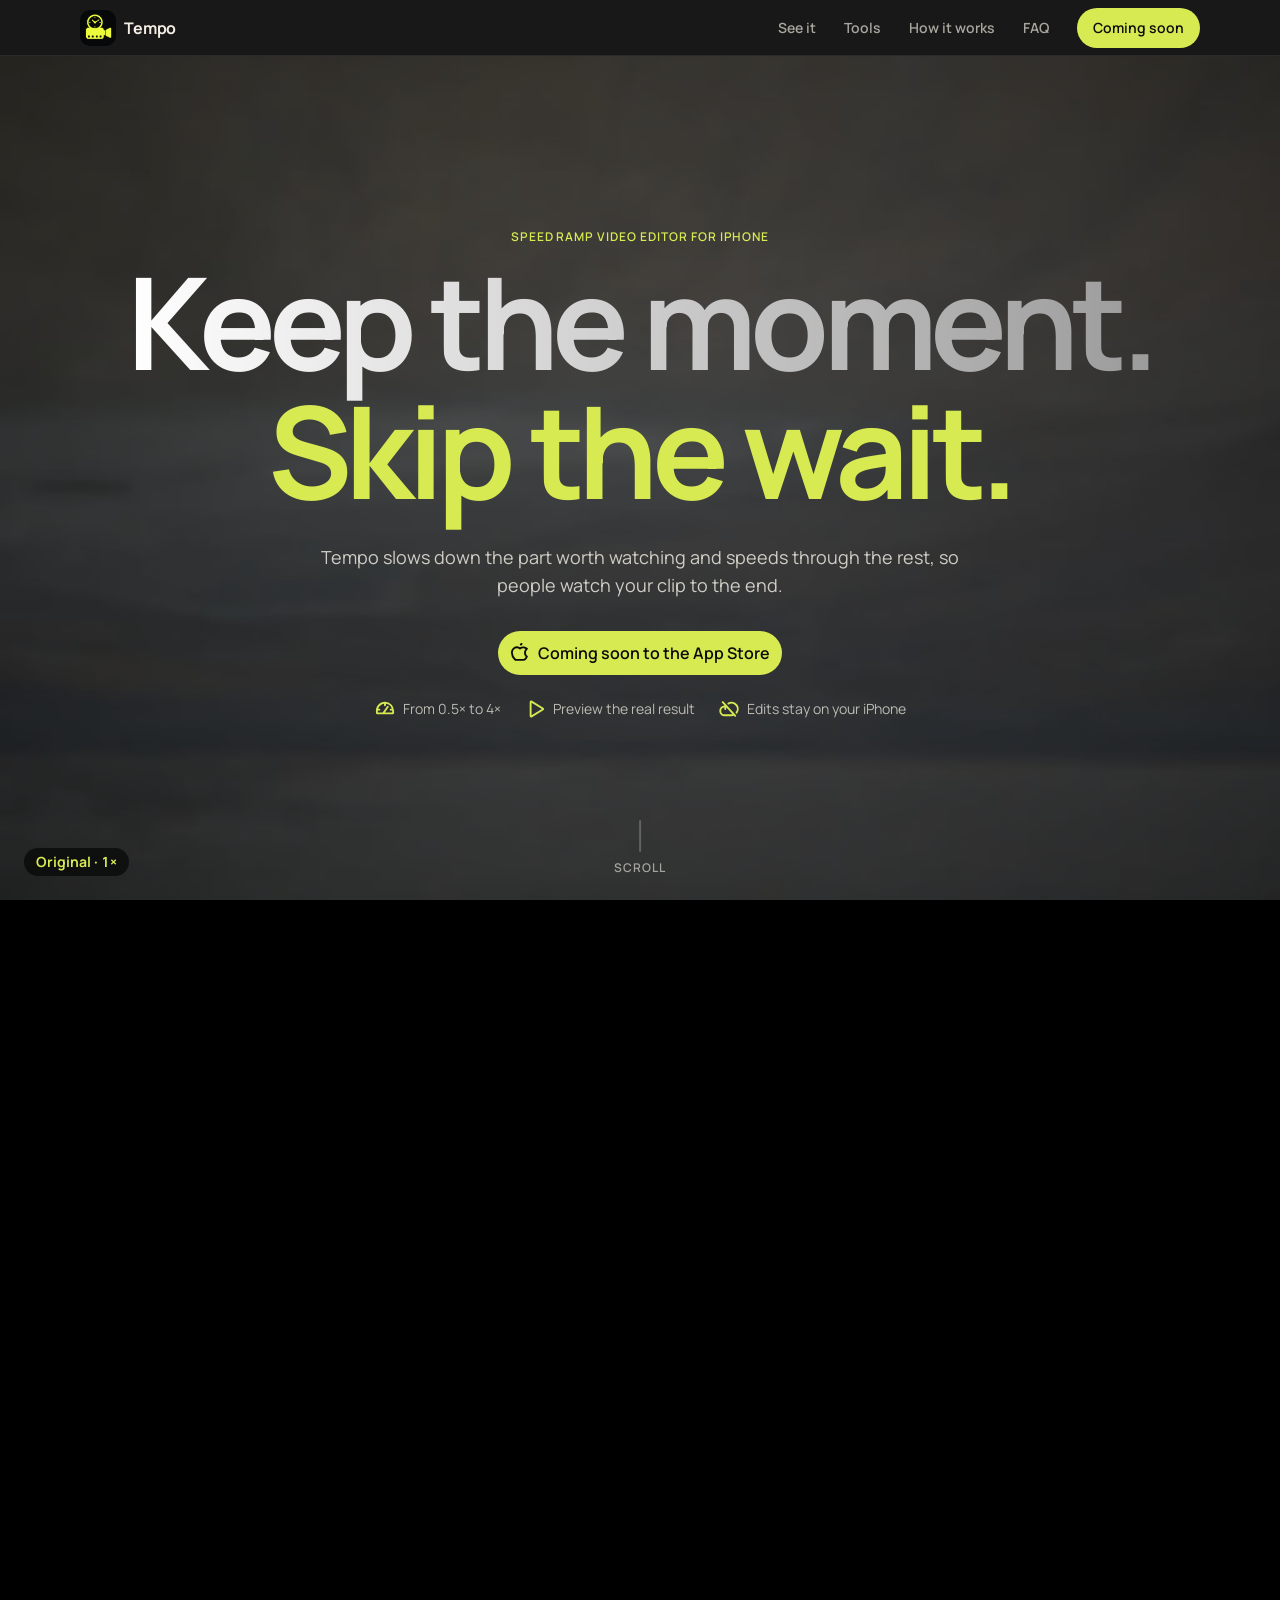
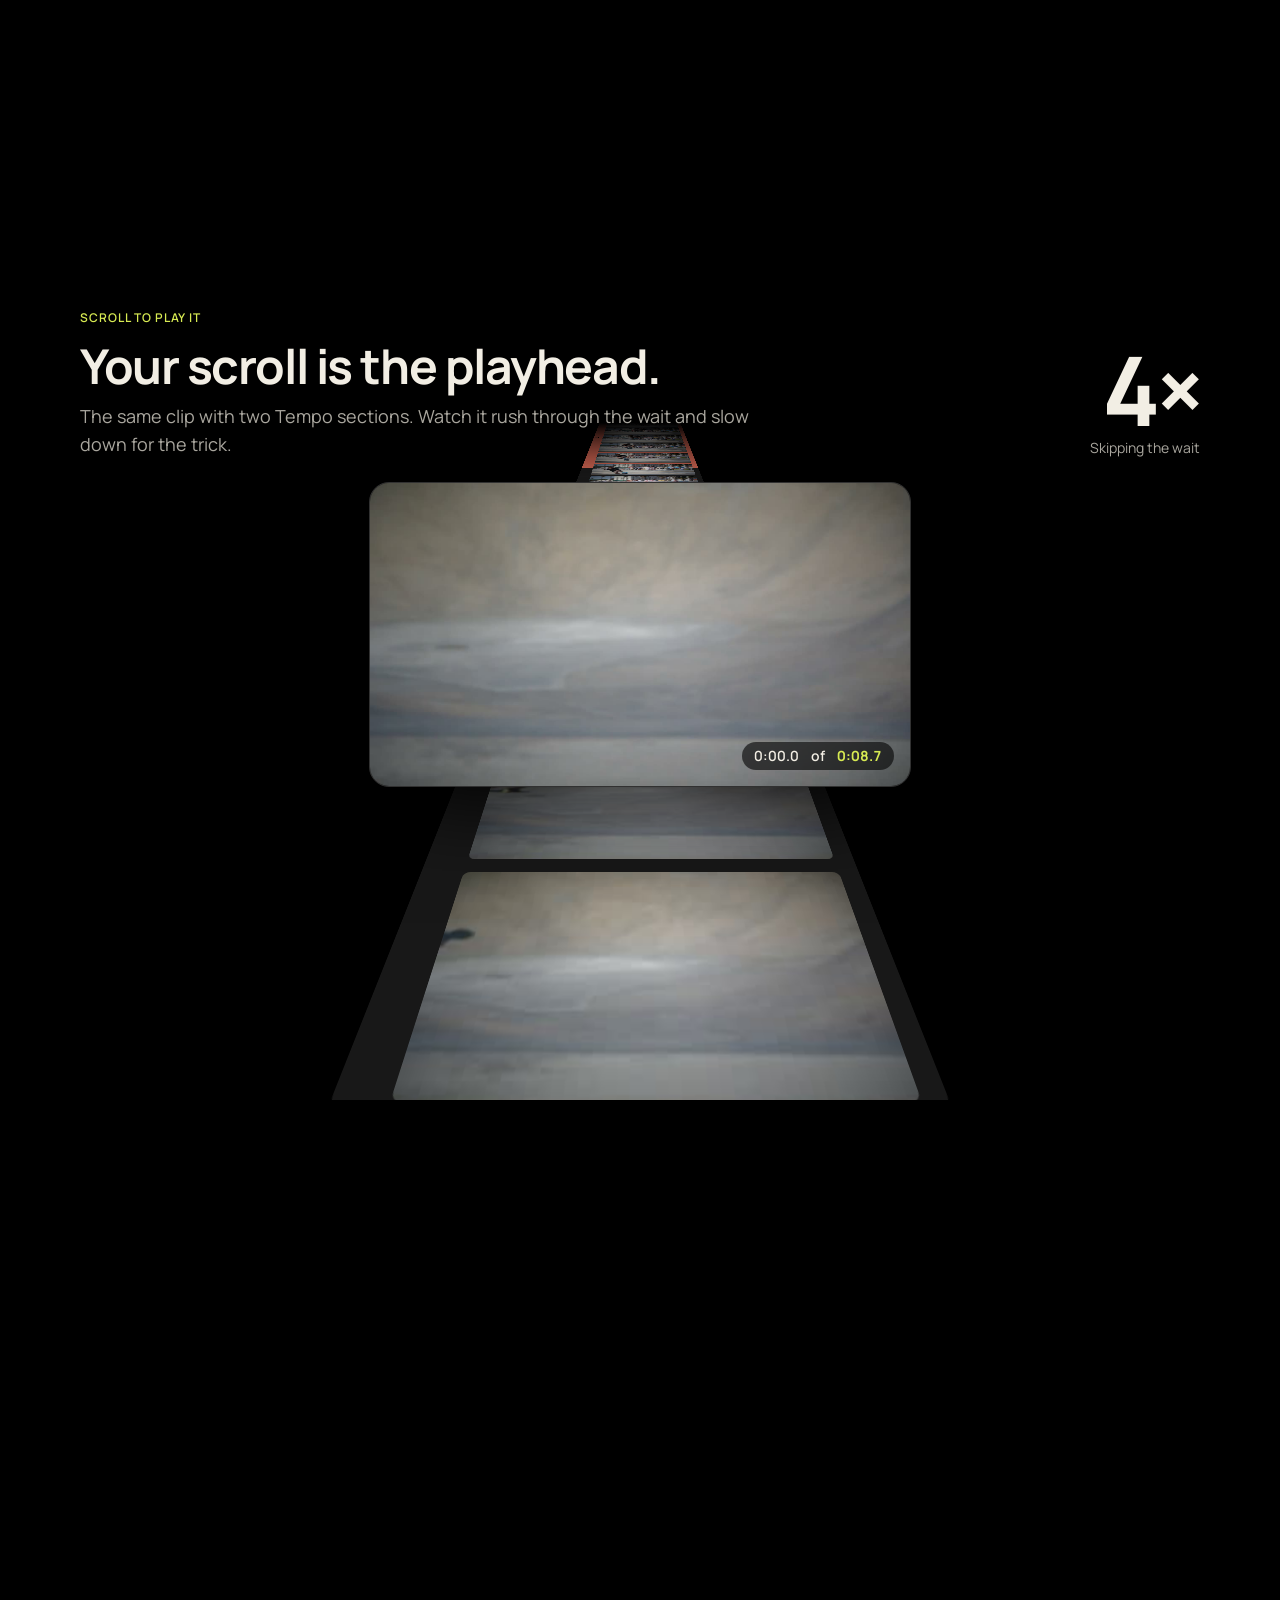
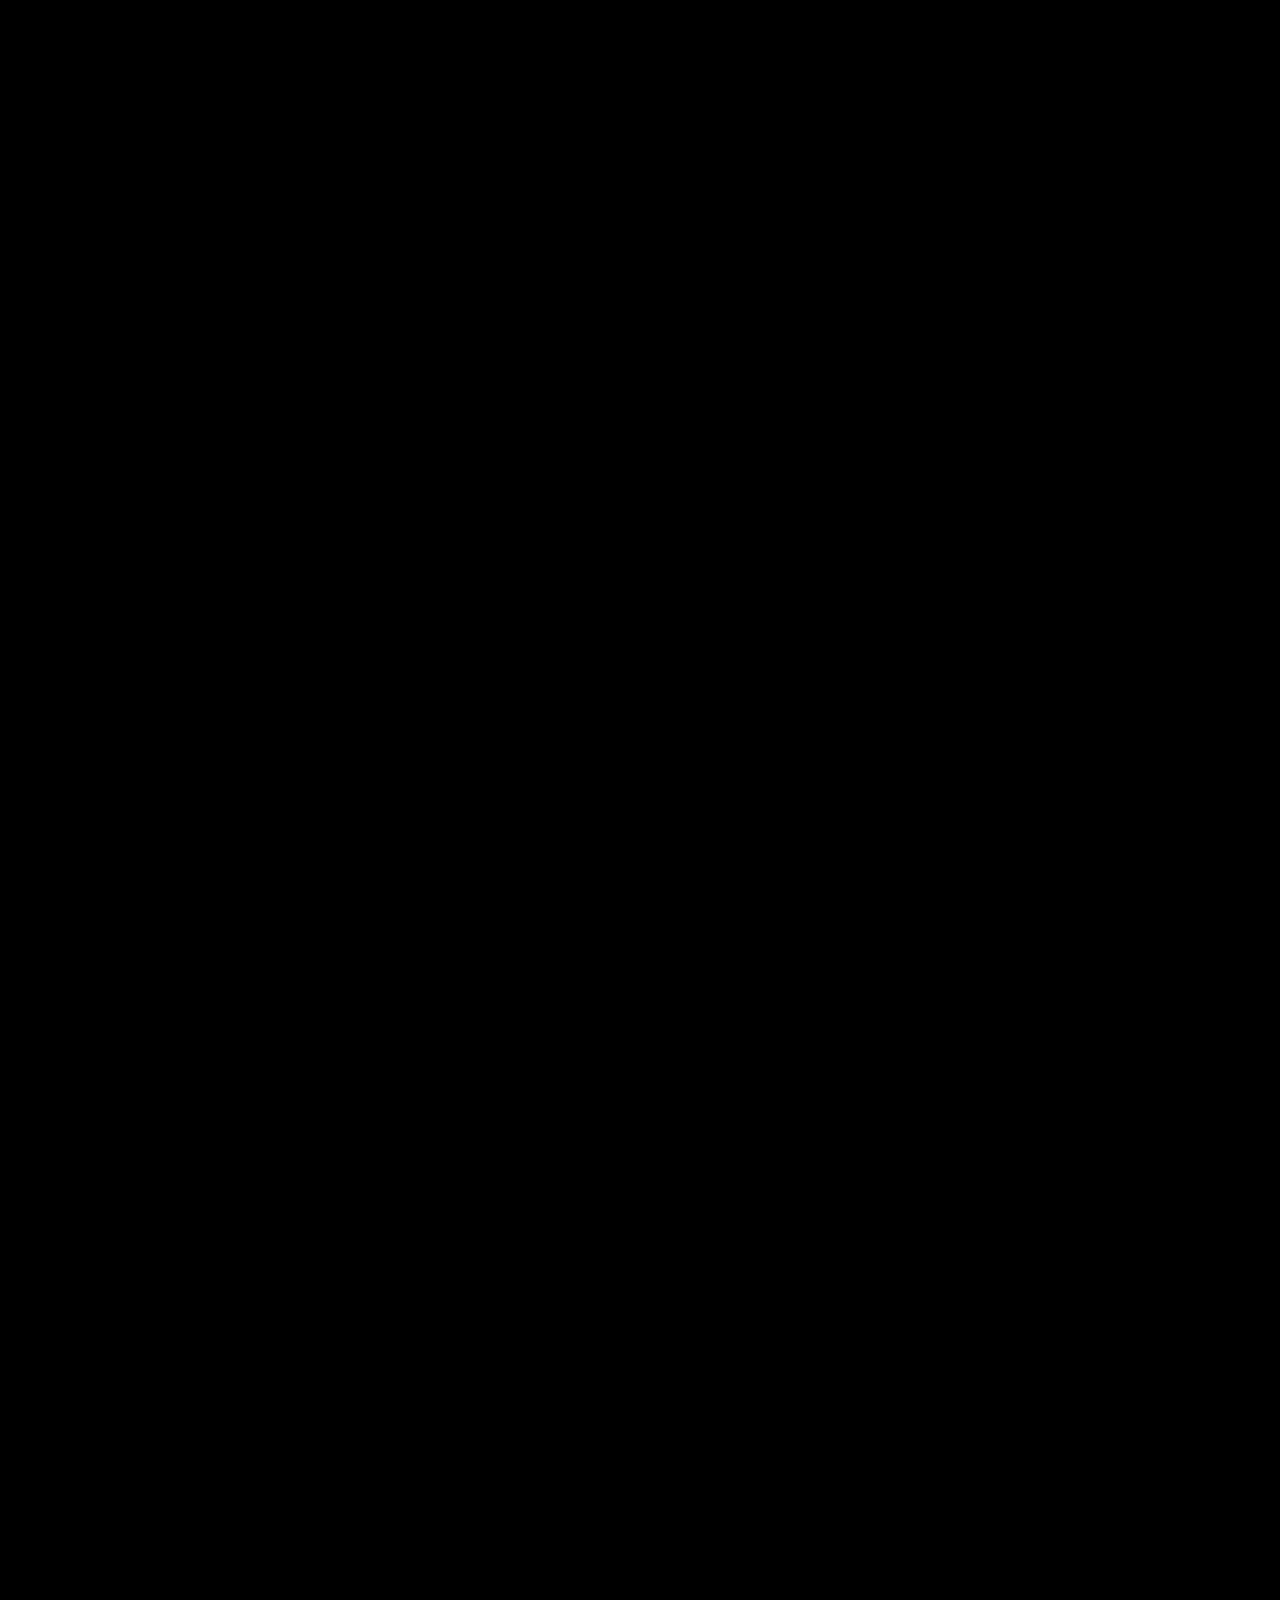
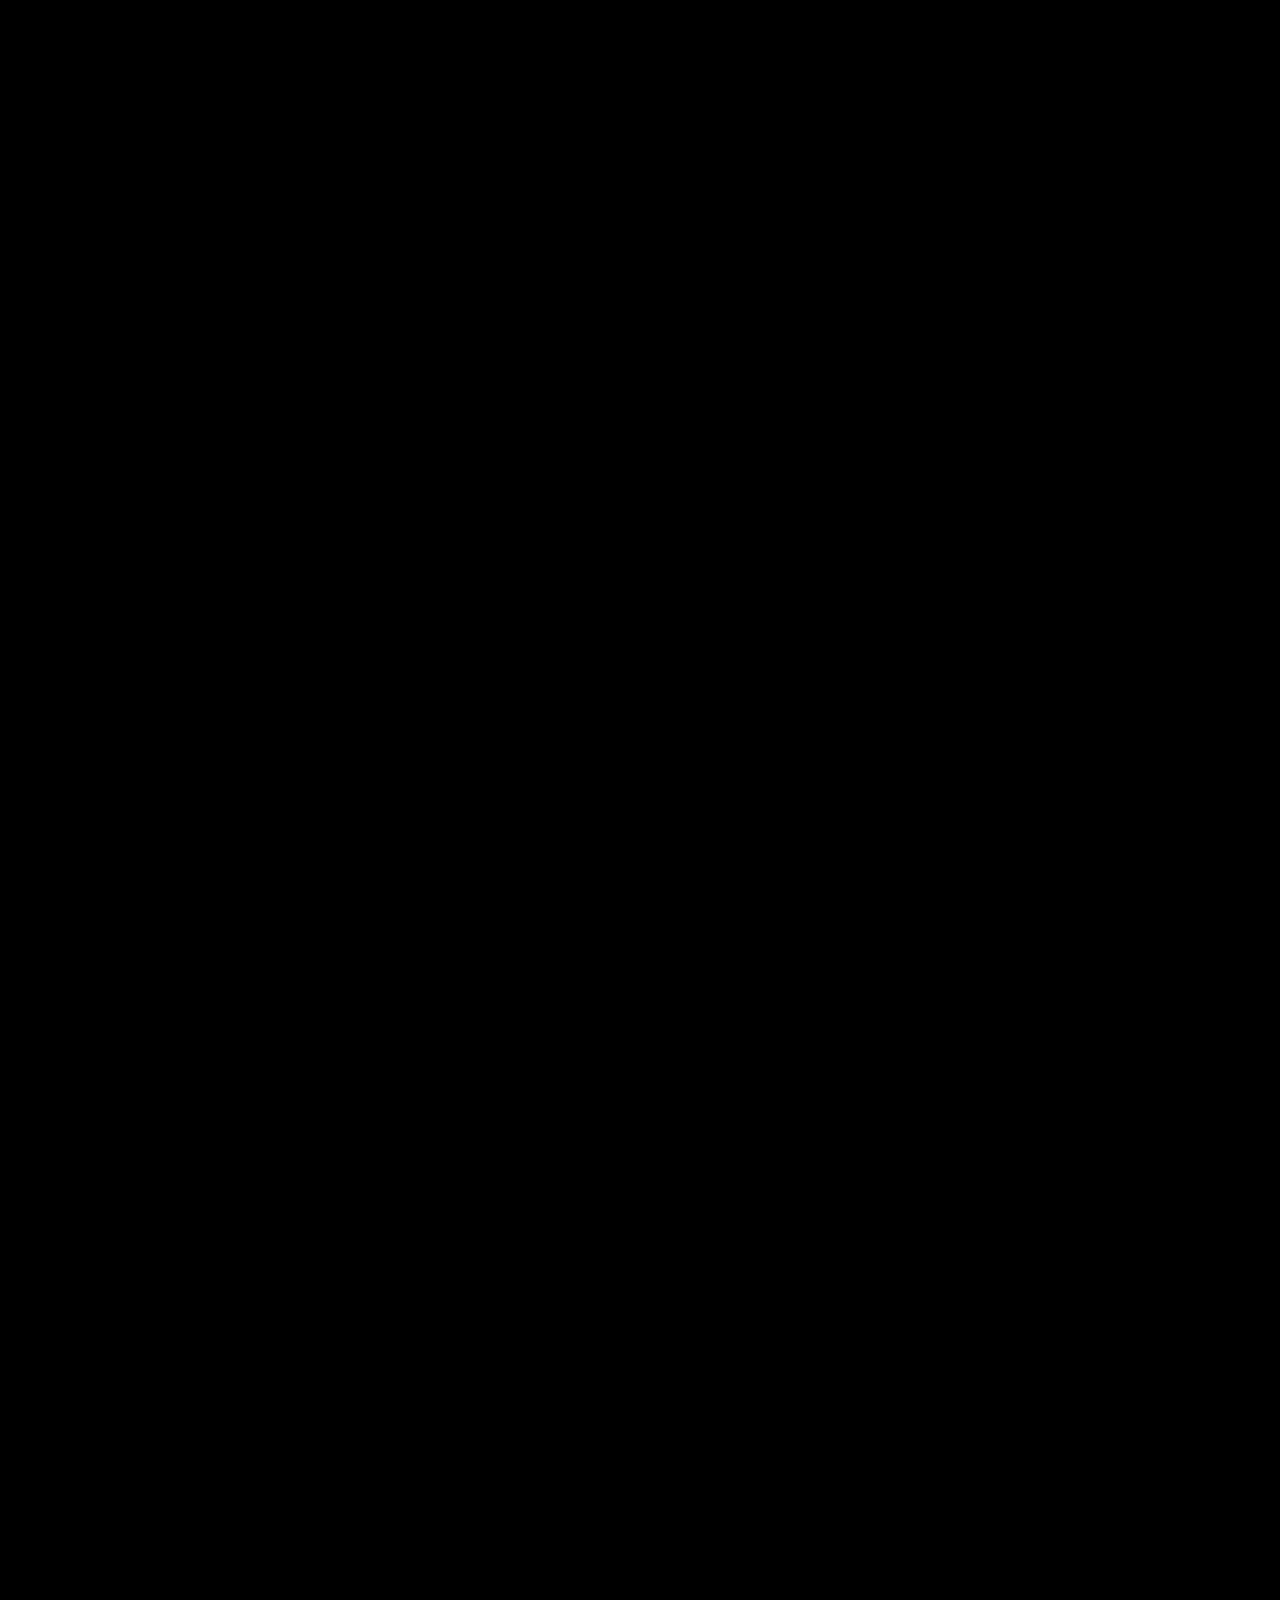
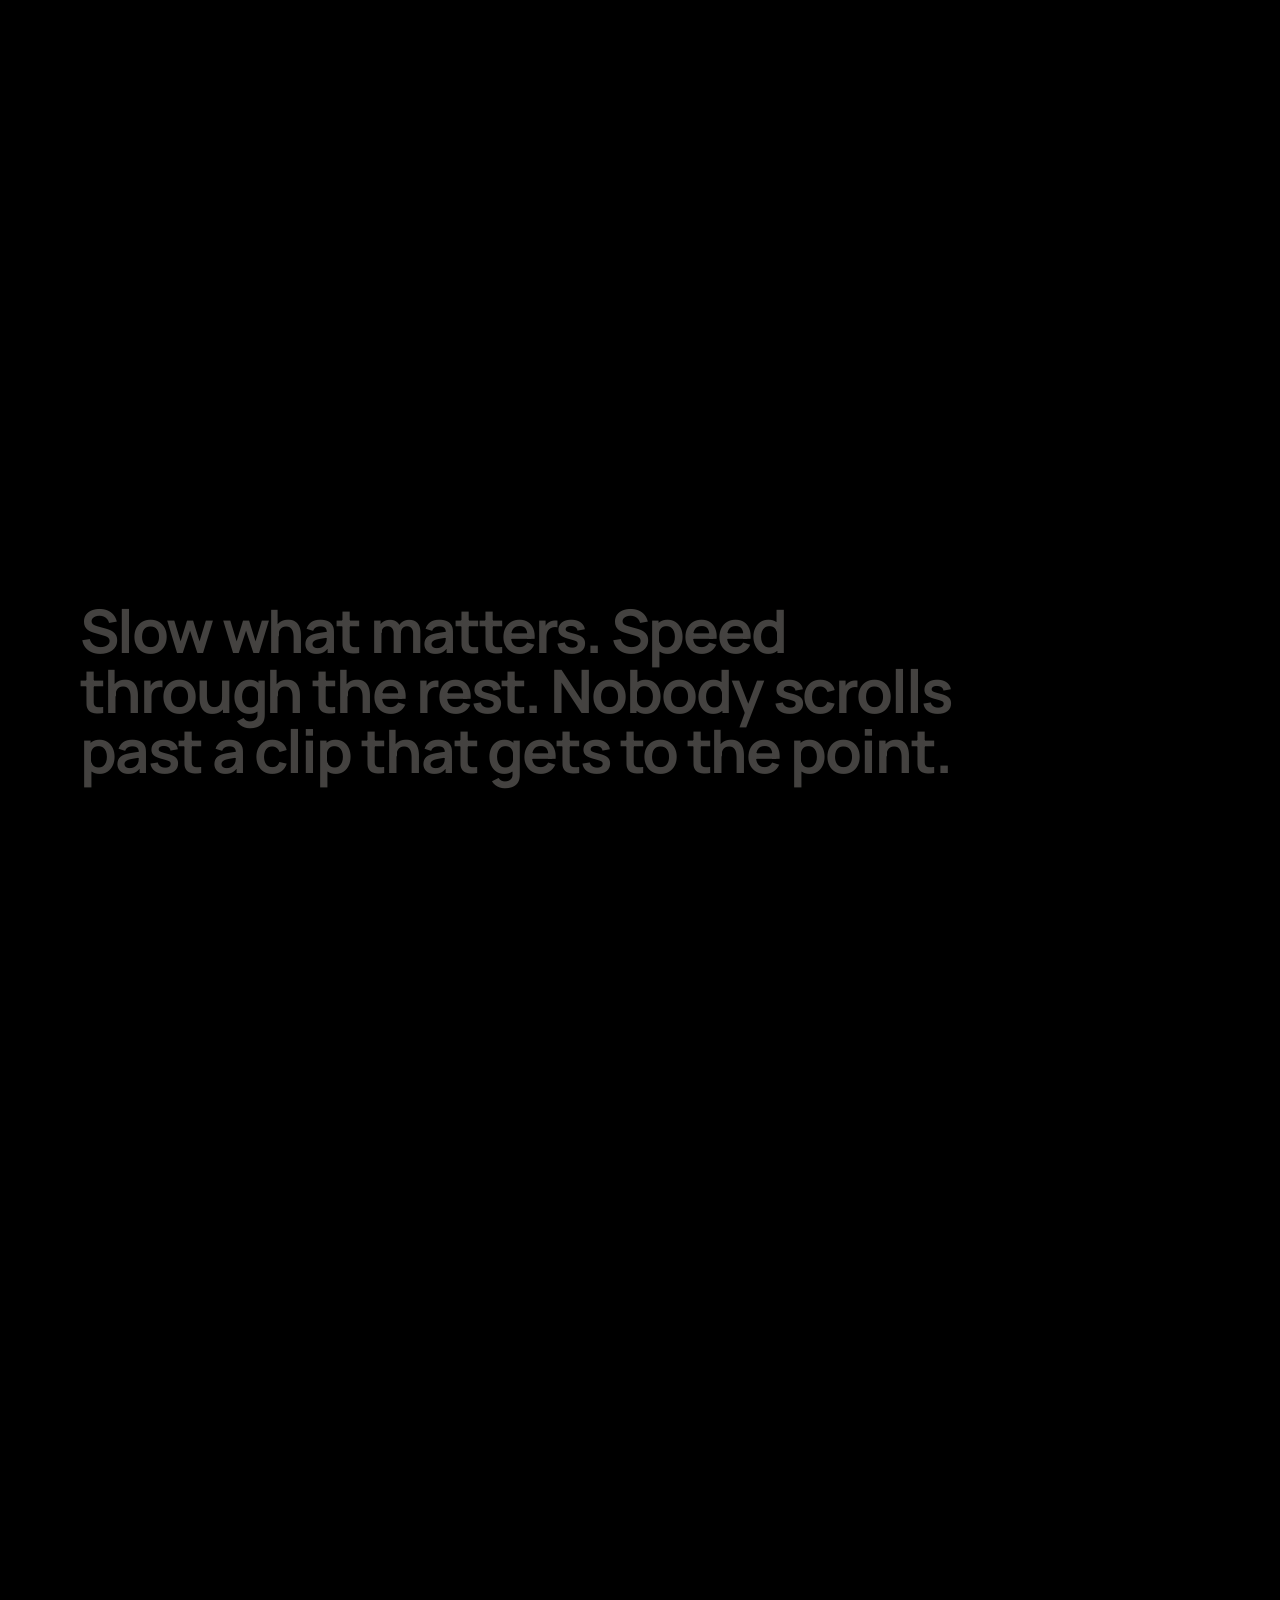
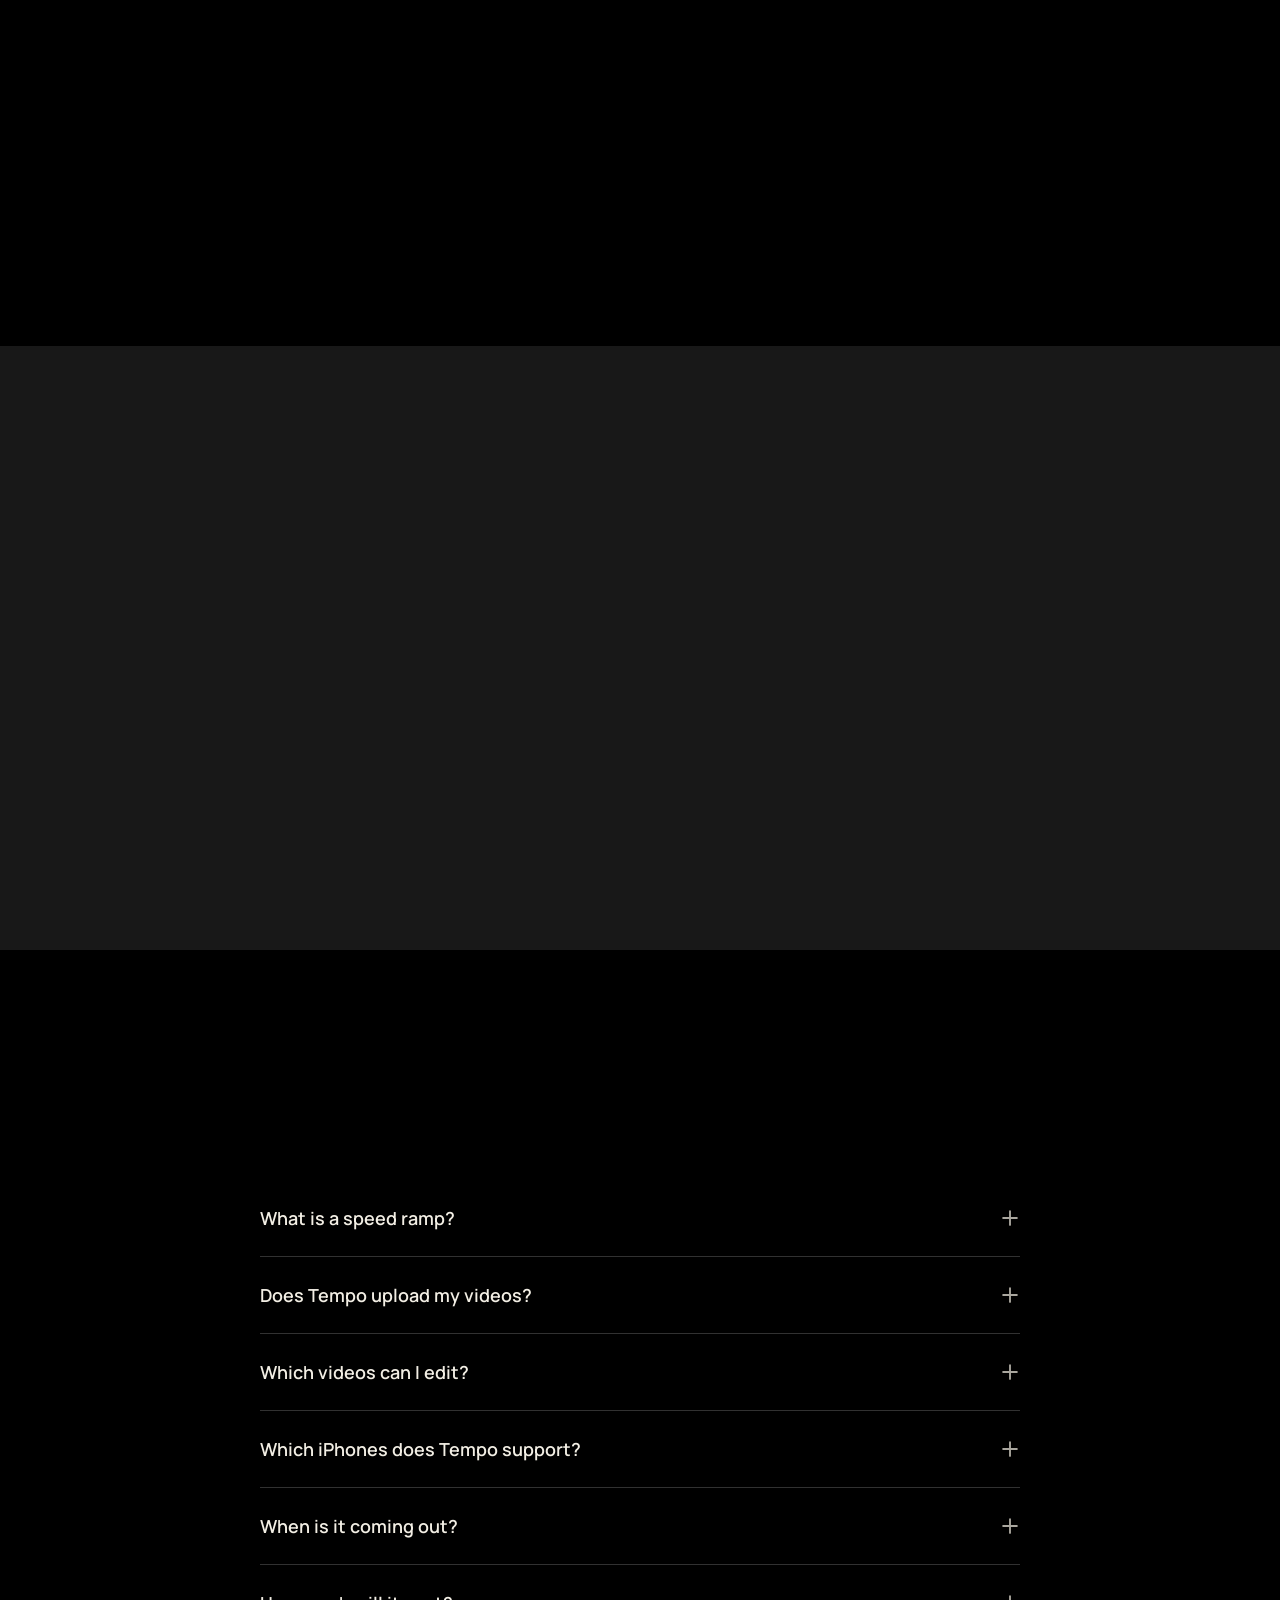
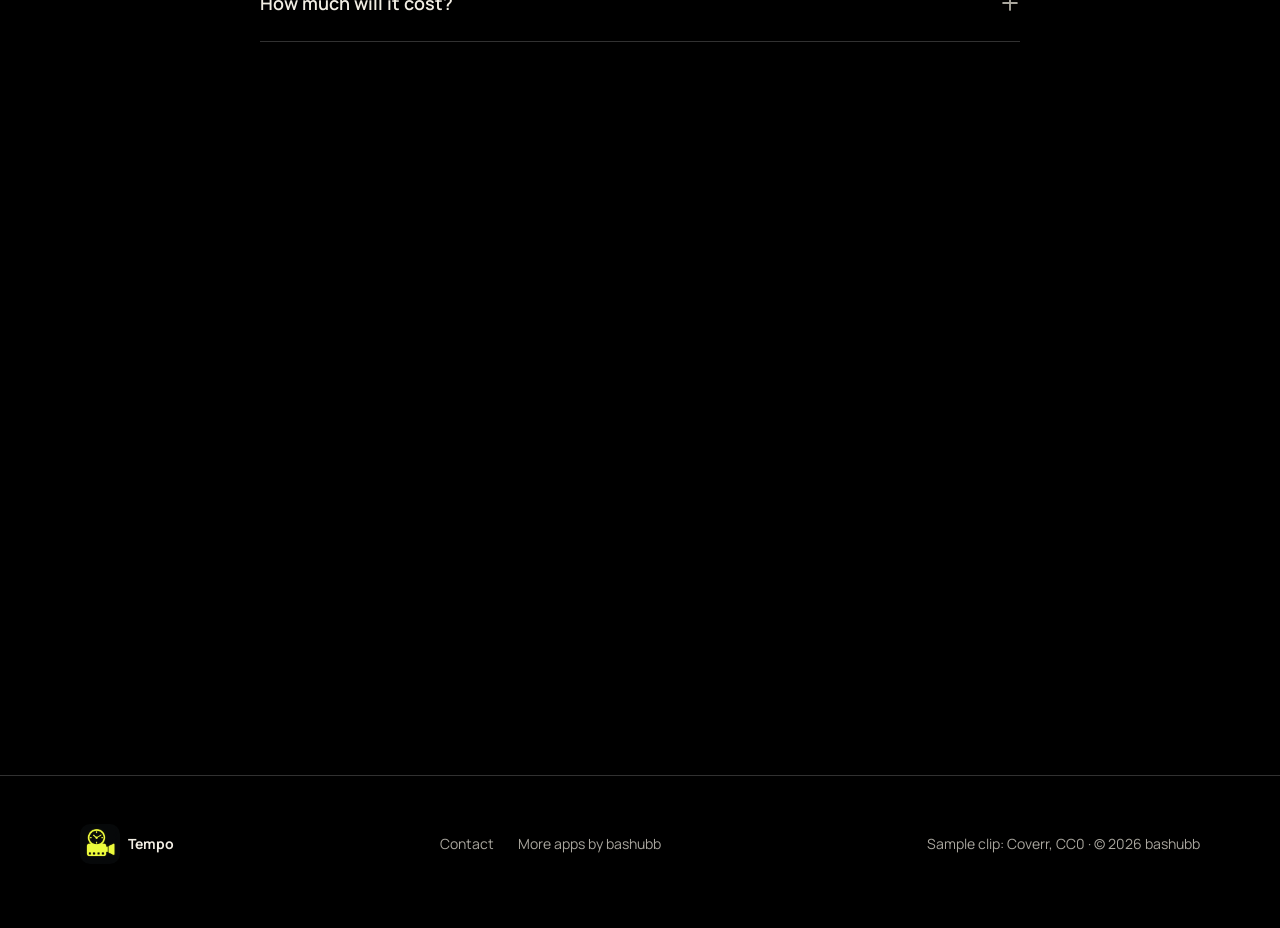
==== docs/index.html @ b41fcd2b "Carousels: touch events, the whole section answers to a swipe and the slides follow the finger Co-Au" ====
<!doctype html>
<html lang="en" class="no-js" data-store="soon">
<head>
<meta charset="utf-8">
<meta name="viewport" content="width=device-width, initial-scale=1, viewport-fit=cover">
<title>Tempo: Speed Ramp Video Editor for iPhone</title>
<meta name="description" content="Tempo slows down the moment worth watching and speeds through the rest. Trim a clip, shape its pace from 0.5× to 4× and preview the real result on your iPhone. Coming soon.">
<link rel="canonical" href="https://bashubb.com/tempo/">
<meta name="theme-color" content="#000000">
<meta name="color-scheme" content="dark">
<meta property="og:type" content="website">
<meta property="og:site_name" content="Tempo">
<meta property="og:title" content="Tempo: Keep the moment. Skip the wait.">
<meta property="og:description" content="Slow what matters, speed through the rest. A speed ramp video editor for iPhone, coming soon.">
<meta property="og:url" content="https://bashubb.com/tempo/">
<meta property="og:image" content="https://bashubb.com/tempo/assets/media/tempo-skate-poster.jpg">
<meta name="twitter:card" content="summary_large_image">
<link rel="icon" href="assets/fav/favicon-32.png" type="image/png" sizes="32x32">
<link rel="icon" href="assets/fav/favicon-48.png" type="image/png" sizes="48x48">
<link rel="icon" href="assets/fav/favicon-192.png" type="image/png" sizes="192x192">
<link rel="apple-touch-icon" href="assets/fav/apple-touch-icon.png">
<link rel="preload" href="assets/fonts/manrope-latin.woff2" as="font" type="font/woff2" crossorigin>
<link rel="stylesheet" href="assets/landing.css?v=48">
<link rel="stylesheet" href="assets/tempo.css?v=36">
<script type="application/ld+json">
{
  "@context": "https://schema.org",
  "@type": "SoftwareApplication",
  "name": "Tempo",
  "url": "https://bashubb.com/tempo/",
  "applicationCategory": "MultimediaApplication",
  "operatingSystem": "iOS 17 or later",
  "image": "https://bashubb.com/tempo/assets/app-icon-512.png",
  "description": "A speed ramp video editor for iPhone: trim a clip, slow down the moment that matters and speed through the rest.",
  "publisher": {"@type": "Organization", "name": "bashubb", "url": "https://bashubb.com/"}
}
</script>
</head>
<body>
<svg width="0" height="0" style="position:absolute" aria-hidden="true"><symbol id="i-apple-logo" viewBox="0 0 256 256" fill="currentColor"><path d="M227,168a12,12,0,0,0-4.21-5.09C207.25,152.22,204,133.68,204,120c0-16.17,12.68-30.6,20.25-37.76a12,12,0,0,0,0-17.43C210.89,52.17,188.81,44,168,44a76.29,76.29,0,0,0-40,11.37,75.59,75.59,0,0,0-93.58,11A78.64,78.64,0,0,0,12,123.51,131,131,0,0,0,53.43,216,43.81,43.81,0,0,0,83.6,228h87.69a43.87,43.87,0,0,0,32.05-13.85,127.63,127.63,0,0,0,18.4-25.39c1.57-2.88,3-5.71,4.14-8.41C227.47,176.67,229.12,172.87,227,168Zm-41.23,29.82A19.78,19.78,0,0,1,171.29,204H83.6a19.85,19.85,0,0,1-13.7-5.42A107.18,107.18,0,0,1,36,122.88,54.49,54.49,0,0,1,51.5,83.28,50.86,50.86,0,0,1,88,68h.72A51.5,51.5,0,0,1,120.48,79.4a12,12,0,0,0,15,0A51.41,51.41,0,0,1,168,68a67.24,67.24,0,0,1,29.88,7.4C186.26,89.66,180,105.13,180,120c0,23.33,7.47,42.89,21.25,56.19A103.3,103.3,0,0,1,185.76,197.81ZM128.75,13A43.83,43.83,0,0,1,142.17,1.51a12,12,0,0,1,11.64,21,19.84,19.84,0,0,0-6.11,5.24A12,12,0,0,1,128.75,13Z"/></symbol><symbol id="i-arrows-left-right" viewBox="0 0 256 256" fill="currentColor"><path d="M216.49,184.49l-32,32a12,12,0,0,1-17-17L179,188H48a12,12,0,0,1,0-24H179l-11.52-11.51a12,12,0,0,1,17-17l32,32A12,12,0,0,1,216.49,184.49Zm-145-64a12,12,0,0,0,17-17L77,92H208a12,12,0,0,0,0-24H77L88.49,56.49a12,12,0,0,0-17-17l-32,32a12,12,0,0,0,0,17Z"/></symbol><symbol id="i-cloud-slash" viewBox="0 0 256 256" fill="currentColor"><path d="M56.88,31.93A12,12,0,1,0,39.12,48.07L71.79,84A68,68,0,0,0,72,220h88a91.26,91.26,0,0,0,30.66-5.24l8.46,9.31a12,12,0,0,0,17.76-16.14ZM160,196H72a44,44,0,0,1-1.8-87.95A91.91,91.91,0,0,0,68,128a12,12,0,0,0,24,0,68.22,68.22,0,0,1,2.66-18.84l77.88,85.67A68.67,68.67,0,0,1,160,196Zm92-68a91.32,91.32,0,0,1-17.53,54,12,12,0,1,1-19.41-14.11,68,68,0,0,0-89.57-98.53,12,12,0,0,1-12.2-20.66A92,92,0,0,1,252,128Z"/></symbol><symbol id="i-gauge" viewBox="0 0 256 256" fill="currentColor"><path d="M209.88,69.83A115.19,115.19,0,0,0,128,36h-.41C63.85,36.22,12,88.76,12,153.13V176a20,20,0,0,0,20,20H224a20,20,0,0,0,20-20V152A115.25,115.25,0,0,0,209.88,69.83ZM220,172H127.32l46.44-65A12,12,0,1,0,154.24,93L97.82,172H36V153.13c0-1.72,0-3.43.14-5.13H56a12,12,0,0,0,0-24H40.62c10.91-33.39,40-58.52,75.38-63.21V80a12,12,0,0,0,24,0V60.8A92,92,0,0,1,215.66,124H200a12,12,0,0,0,0,24h19.9c.06,1.33.1,2.66.1,4Z"/></symbol><symbol id="i-magnifying-glass-plus" viewBox="0 0 256 256" fill="currentColor"><path d="M156,112a12,12,0,0,1-12,12H124v20a12,12,0,0,1-24,0V124H80a12,12,0,0,1,0-24h20V80a12,12,0,0,1,24,0v20h20A12,12,0,0,1,156,112Zm76.49,120.49a12,12,0,0,1-17,0L168,185a92.12,92.12,0,1,1,17-17l47.54,47.53A12,12,0,0,1,232.49,232.49ZM112,180a68,68,0,1,0-68-68A68.08,68.08,0,0,0,112,180Z"/></symbol><symbol id="i-play" viewBox="0 0 256 256" fill="currentColor"><path d="M234.49,111.07,90.41,22.94A20,20,0,0,0,60,39.87V216.13a20,20,0,0,0,30.41,16.93l144.08-88.13a19.82,19.82,0,0,0,0-33.86ZM84,208.85V47.15L216.16,128Z"/></symbol><symbol id="i-plus" viewBox="0 0 256 256" fill="currentColor"><path d="M228,128a12,12,0,0,1-12,12H140v76a12,12,0,0,1-24,0V140H40a12,12,0,0,1,0-24h76V40a12,12,0,0,1,24,0v76h76A12,12,0,0,1,228,128Z"/></symbol><symbol id="i-scissors" viewBox="0 0 256 256" fill="currentColor"><path d="M238.78,183.79,98.28,87.65A40.18,40.18,0,0,0,100,76a40,40,0,1,0-15.29,31.45l30,20.56-30,20.56a40,40,0,1,0,3.57,59.74h0A39.73,39.73,0,0,0,100,180a40.18,40.18,0,0,0-1.72-11.66L136,142.54l89.22,61.06a12,12,0,0,0,13.56-19.81ZM71.31,191.33h0A16,16,0,1,1,76,180,16,16,0,0,1,71.31,191.33ZM48.69,87.3a16,16,0,1,1,22.62,0h0A16,16,0,0,1,48.69,87.3Zm112.82,23.24a12,12,0,0,1,3.13-16.68L225.22,52.4a12,12,0,0,1,13.56,19.81l-60.59,41.46a12,12,0,0,1-16.68-3.13Z"/></symbol></svg>

<a class="skip" href="#main">Skip to content</a>

<nav class="island" aria-label="Main navigation">
  <a class="brand" href="./"><img src="assets/app-icon-128.png" alt="" width="28" height="28">Tempo</a>
  <div class="links">
    <a href="#ramp">See it</a>
    <a href="#tools">Tools</a>
    <a href="#how">How it works</a>
    <a href="#faq">FAQ</a>
  </div>
  <span class="btn sm cta when-soon" aria-disabled="true">Coming soon</span>
  <a class="btn sm cta when-live" href="https://apps.apple.com/us/search?term=Tempo%20speed%20ramp" data-store-link>Download</a>
  <button class="burger" type="button" aria-expanded="false" aria-controls="menu" aria-label="Open menu"><span></span><span></span></button>
</nav>
<div class="menu" id="menu">
  <a href="#ramp">See it</a>
  <a href="#tools">Tools</a>
  <a href="#how">How it works</a>
  <a href="#faq">FAQ</a>
</div>

<main id="main">
<section class="scene t-hero" data-scene="intro" aria-labelledby="hero-title">
  <div class="scene-pin">
    <div class="bleed" id="bleed">
      <video id="intro-video" autoplay muted loop playsinline preload="auto" poster="assets/media/tempo-skate-poster.jpg" aria-label="Skaters at a beach skate park">
        <source src="assets/media/tempo-skate.mp4" type="video/mp4">
      </video>
      <picture class="loop-bg" aria-hidden="true">
        <source media="(orientation: portrait)" data-srcset="assets/media/tempo-skate-tall.webp">
        <img alt="" width="640" height="360" decoding="async" data-src="assets/media/tempo-skate-wide.webp">
      </picture>
      <span class="shade" id="shade"></span>
      <span class="chip" id="intro-chip">Original · 1×</span>
    </div>
    <div class="intro wrap m-fit">
      <span class="eyebrow" id="intro-eyebrow">Speed ramp video editor for iPhone</span>
      <h1 class="intro-title" id="hero-title"><span class="l1" id="l1">Keep the moment.</span><span class="l2" id="l2">Skip the wait.</span></h1>
      <div class="intro-foot" id="intro-foot">
        <p class="lead">Tempo slows down the part worth watching and speeds through the rest, so people watch your clip to the end.</p>
        <div class="cta-row">
          <span class="btn when-soon" aria-disabled="true"><svg aria-hidden="true"><use href="#i-apple-logo"/></svg>Coming soon to the App Store</span>
          <a class="store-badge when-live" href="https://apps.apple.com/us/search?term=Tempo%20speed%20ramp" data-store-link><img src="assets/app-store-badge-white.svg" alt="Download on the App Store" width="156" height="52"></a>
        </div>
        <ul class="proof" aria-label="Highlights">
          <li><svg aria-hidden="true"><use href="#i-gauge"/></svg>From 0.5× to 4×</li>
          <li><svg aria-hidden="true"><use href="#i-play"/></svg>Preview the real result</li>
          <li><svg aria-hidden="true"><use href="#i-cloud-slash"/></svg>Edits stay on your iPhone</li>
        </ul>
      </div>
    </div>
    <span class="scroll-cue" id="cue" aria-hidden="true"><i></i>Scroll</span>
  </div>
</section>

<section class="scene ramp d-only" id="ramp" data-scene="ramp" aria-labelledby="ramp-title">
  <div class="scene-pin">
    <div class="wrap ramp-head">
      <div>
        <span class="eyebrow">Scroll to play it</span>
        <h2 class="title" id="ramp-title">Your scroll is the playhead.</h2>
        <p class="lead">The same clip with two Tempo sections. Watch it rush through the wait and slow down for the trick.</p>
      </div>
      <div>
        <div class="speed" id="speed" aria-live="off">4×</div>
        <div class="ramp-label" id="speed-label">Skipping the wait</div>
      </div>
    </div>
    <div class="road-wrap" aria-hidden="true">
      <div class="road"><div class="strip" id="strip"></div><span class="playline"></span></div>
    </div>
    <div class="wrap ramp-video">
      <div class="frame" id="ramp-frame">
        <video id="ramp-video" muted playsinline preload="auto" poster="assets/media/tempo-skate-poster.jpg" aria-label="The skate clip with speed ramps applied, controlled by scrolling">
          <source src="assets/media/tempo-skate.mp4" type="video/mp4">
        </video>
        <span class="ramp-stats"><span id="out-time">0:00.0</span><span>of</span><b id="out-total">0:08.3</b></span>
      </div>
    </div>
  </div>
</section>

<section class="m-only m-sec ramp-m" id="ramp-m" aria-labelledby="ramp-m-title">
  <div class="wrap m-slide">
    <div class="m-txt">
      <span class="eyebrow">See it</span>
      <h2 class="title" id="ramp-m-title">Fast through the wait.<br>Slow for the trick.</h2>
      <p class="lead">The same clip with two Tempo sections: it rushes through the wait at 4× and slows to 0.5× for each trick.</p>
    </div>
    <div class="m-vis">
      <div class="mr-frame">
        <video id="m-ramp" muted playsinline loop preload="metadata" poster="assets/media/tempo-skate-poster.jpg" aria-label="The skate clip with speed ramps applied: fast through the wait, slow for both tricks">
          <source src="assets/media/tempo-skate.mp4" type="video/mp4">
        </video>
        <span class="mr-speed" id="m-speed">4×</span>
      </div>
      <div class="mr-track" id="m-track" aria-hidden="true"><b id="m-head"></b></div>
    </div>
  </div>
</section>

<section class="tagline-band" aria-label="Tempo in one line">
  <div class="wrap">
    <p class="tagline" data-tagline>Slow what matters. <span class="hl">Speed through the rest.</span> Nobody scrolls past a clip that gets to the point.</p>
  </div>
</section>

<section class="pad" id="tools" aria-labelledby="tools-title">
  <div class="wrap">
    <div class="center reveal">
      <span class="eyebrow">The editor</span>
      <h2 class="title" id="tools-title">Four tools.<br>No timeline anxiety.</h2>
      <p class="lead">Everything sits on one clear timeline, sized for your thumb.</p>
    </div>
    <div class="tools">
      <article class="card tool reveal">
        <span class="ic"><svg aria-hidden="true"><use href="#i-scissors"/></svg></span>
        <h3>Trim to the good part</h3>
        <p>Drag the yellow handles in from both ends. Everything outside them is gone from the export.</p>
        <div class="demo" aria-hidden="true"><div class="mini"><i style="left:14%;right:22%;background:transparent;box-shadow:inset 0 0 0 3px var(--trim)"></i></div></div>
      </article>
      <article class="card tool reveal d1">
        <span class="ic"><svg aria-hidden="true"><use href="#i-gauge"/></svg></span>
        <h3>Shape the pace</h3>
        <p>Add a Tempo section over any moment and pick its speed. Slow it down to savour it or speed it up to skip it.</p>
        <div class="demo" aria-hidden="true"><span>0.5×</span><span>1×</span><span>1.5×</span><span class="on">2×</span><span>4×</span></div>
      </article>
      <article class="card tool reveal">
        <span class="ic"><svg aria-hidden="true"><use href="#i-arrows-left-right"/></svg></span>
        <h3>Move, resize, swap</h3>
        <p>Long press a section to move it, drag its edges to resize it, tap the empty track to add another.</p>
        <div class="demo" aria-hidden="true"><div class="mini"><i style="left:4%;width:28%;background:var(--brick)"></i><i style="left:36%;width:20%;background:var(--steel)"></i><i style="left:60%;width:34%;background:var(--plum)"></i></div></div>
      </article>
      <article class="card tool reveal d1">
        <span class="ic"><svg aria-hidden="true"><use href="#i-magnifying-glass-plus"/></svg></span>
        <h3>Zoom in for precision</h3>
        <p>Zoom the timeline and use the navigator to land a speed change on the exact frame.</p>
        <div class="demo" aria-hidden="true"><span>−</span><div class="mini"><i style="left:30%;width:22%;background:transparent;box-shadow:inset 0 0 0 2px var(--accent)"></i></div><span>+</span></div>
      </article>
    </div>
  </div>
</section>

<section class="pad" id="how" style="background:var(--bg-2)" aria-labelledby="how-title">
  <div class="wrap">
    <div class="center reveal">
      <span class="eyebrow">How it works</span>
      <h2 class="title" id="how-title">From long clip to clean cut<br>in under a minute.</h2>
    </div>
    <div class="grid-3 steps3">
      <article class="card reveal" style="background:var(--bg)"><span class="n">01</span><h3>Start with one video</h3><p>Choose a clip from Photos or browse Files.</p></article>
      <article class="card reveal d1" style="background:var(--bg)"><span class="n">02</span><h3>Trim and shape the pace</h3><p>Keep the moment, add Tempo sections and preview the real result as you go.</p></article>
      <article class="card reveal d2" style="background:var(--bg)"><span class="n">03</span><h3>Export and share</h3><p>Tempo renders the clip on your iPhone, ready to post anywhere.</p></article>
    </div>
  </div>
</section>

<section class="pad" id="faq" aria-labelledby="faq-title">
  <div class="wrap">
    <div class="center reveal">
      <span class="eyebrow">FAQ</span>
      <h2 class="title" id="faq-title">Good to know</h2>
    </div>
    <div class="faq">
      <details><summary>What is a speed ramp?<svg aria-hidden="true"><use href="#i-plus"/></svg></summary><div>A change of playback speed inside one clip. Tempo lets you rush through the setup at up to 4× and slow the highlight down to 0.5×, without splitting the video into pieces.</div></details>
      <details><summary>Does Tempo upload my videos?<svg aria-hidden="true"><use href="#i-plus"/></svg></summary><div>No. Tempo edits and renders your videos on your iPhone. It doesn’t need an account.</div></details>
      <details><summary>Which videos can I edit?<svg aria-hidden="true"><use href="#i-plus"/></svg></summary><div>Videos from your Photos library or from Files.</div></details>
      <details><summary>Which iPhones does Tempo support?<svg aria-hidden="true"><use href="#i-plus"/></svg></summary><div>Any iPhone running iOS 17 or later.</div></details>
      <details><summary>When is it coming out?<svg aria-hidden="true"><use href="#i-plus"/></svg></summary><div>Soon. Tempo is in final testing. This page will link to the App Store on launch day.</div></details>
      <details><summary>How much will it cost?<svg aria-hidden="true"><use href="#i-plus"/></svg></summary><div>Tempo will be free to download. Pricing for Tempo Pro will be on this page at launch.</div></details>
    </div>
  </div>
</section>

<section class="pad" aria-labelledby="final-title">
  <div class="wrap">
    <div class="final reveal">
      <h2 class="hero-title" id="final-title">Keep the moment.<br>Skip the wait.</h2>
      <p class="lead">Tempo is coming soon to iPhone.</p>
      <div class="cta-row">
        <span class="btn when-soon" aria-disabled="true"><svg aria-hidden="true"><use href="#i-apple-logo"/></svg>Coming soon to the App Store</span>
        <a class="store-badge when-live" href="https://apps.apple.com/us/search?term=Tempo%20speed%20ramp" data-store-link><img src="assets/app-store-badge.svg" alt="Download on the App Store" width="156" height="52"></a>
      </div>
    </div>
  </div>
</section>

</main>

<footer class="footer">
  <div class="wrap">
    <a class="brand" href="./"><img src="assets/app-icon-128.png" alt="" width="24" height="24">Tempo</a>
    <nav aria-label="Footer">
      <a href="mailto:bashubb.dev@gmail.com">Contact</a>
      <a href="https://bashubb.com/">More apps by bashubb</a>
    </nav>
    <span>Sample clip: Coverr, CC0 · © 2026 bashubb</span>
  </div>
</footer>

<script src="assets/landing.js?v=49"></script>
<script>
(() => {
  const L = window.Landing;
  const reduce = L.reduceMotion();

  // Intro: one full screen moment; scrolling pulls the clip back into a card and sends "Skip the wait." off at 4×
  const bleed = document.getElementById("bleed");
  const shade = document.getElementById("shade");
  const l1 = document.getElementById("l1"), l2 = document.getElementById("l2");
  const foot = document.getElementById("intro-foot"), eyebrow = document.getElementById("intro-eyebrow");
  const cue = document.getElementById("cue"), chip = document.getElementById("intro-chip");
  const introVideo = document.getElementById("intro-video");
  if (reduce) introVideo.removeAttribute("autoplay");
  // Phones: the background is a looping animated image (plays even in Low Power Mode); the video loads nothing
  if (L.phone) {
    introVideo.removeAttribute("autoplay"); introVideo.querySelector("source").remove(); introVideo.removeAttribute("poster"); introVideo.load();
    const pic = document.querySelector(".loop-bg"), img = pic.querySelector("img"), src = pic.querySelector("source");
    src.srcset = src.dataset.srcset; img.src = img.dataset.src;
  }
  // Only compositor-friendly properties change per frame (transform, opacity); text and rate change only when they differ
  let lastChip = "", lastRate = 1, carded = false;
  L.scene("intro", (p) => {
    const t = L.ease(L.range(p, 0, 0.75));
    const fast = L.range(p, 0.05, 0.45);
    const head = 1 - L.range(p, 0, 0.18);
    foot.style.opacity = eyebrow.style.opacity = head.toFixed(3);
    foot.style.transform = `translate3d(0, ${(1 - head) * 32}px, 0)`;
    cue.style.opacity = (1 - L.range(p, 0, 0.06)).toFixed(3);
    l1.style.transform = `translate3d(0, ${-t * 16}vh, 0) scale(${1 - t * 0.3})`;
    l1.style.opacity = (1 - L.range(p, 0.22, 0.48)).toFixed(3);
    l2.style.transform = `translate3d(${fast * fast * 120}vw, 0, 0) skewX(${-fast * 18}deg)`;
    l2.style.opacity = (1 - L.range(p, 0.25, 0.45)).toFixed(3);
    const chipTxt = fast > 0.02 && fast < 1 ? "Skipping the wait · 4×" : "Original · 1×";
    if (chipTxt !== lastChip) { chip.textContent = chipTxt; lastChip = chipTxt; }
    const rate = !reduce && fast > 0.02 && fast < 1 ? 4 : 1;
    if (rate !== lastRate) { introVideo.playbackRate = rate; lastRate = rate; }
    const sc = 1 - t * 0.42;
    if (innerWidth < innerHeight) {
      // phones: a 16:9 clip that starts scaled up to fill the screen and settles into a card (video scales on the GPU, stays sharp)
      const tp = L.ease(L.range(p, 0, 0.5));          // lands a little sooner than on desktop, so the card is whole mid-scene
      const cover = innerHeight / (innerWidth * 9 / 16), k = cover + (0.92 - cover) * tp;
      bleed.style.transform = `translate3d(0, -50%, 0) scale(${k})`;
    } else {
      bleed.style.transform = `translate3d(0, ${t * 12}vh, 0) rotateX(${t * 16}deg) scale(${sc})`;
    }
    if ((t > 0.04) !== carded) { carded = t > 0.04; bleed.classList.toggle("carded", carded); }
    shade.style.opacity = (0.62 * (1 - t)).toFixed(3);
  });

  const video = document.getElementById("ramp-video");
  const speedEl = document.getElementById("speed");
  const labelEl = document.getElementById("speed-label");
  const outTime = document.getElementById("out-time");
  const scene = document.getElementById("ramp");

  // Source seconds and speed for each part of the clip; the tricks are slowed down.
  const DURATION = 10.88;
  const parts = [
    { from: 0, to: 2.4, speed: 4 },
    { from: 2.4, to: 4.0, speed: 0.5, color: "var(--brick)", label: "The first trick" },
    { from: 4.0, to: 7.1, speed: 4 },
    { from: 7.1, to: 8.9, speed: 0.5, color: "var(--plum)", label: "The second trick" },
    { from: 8.9, to: DURATION, speed: 4 },
  ];
  let acc = 0;
  for (const s of parts) { s.outFrom = acc; s.out = (s.to - s.from) / s.speed; acc += s.out; }
  const TOTAL = acc;
  const fmt = (t) => `0:${t.toFixed(1).padStart(4, "0")}`;
  document.getElementById("out-total").textContent = fmt(TOTAL);

  // The road: real frames of the clip, 4 per second, laid flat and running into the distance.
  const strip = document.getElementById("strip");
  const FPS = 4, FRAMES = Math.floor(DURATION * FPS);
  const bands = parts.map((s) => {
    const el = document.createElement("span");
    el.className = "band" + (s.speed > 1 ? " fast" : "");
    if (s.color) el.style.background = s.color;
    el.innerHTML = `<i>${s.speed}×</i>`;
    strip.append(el);
    return el;
  });
  const frames = Array.from({ length: FRAMES }, (_, k) => {
    const el = document.createElement("span");
    el.className = "f";
    el.style.backgroundPosition = `0 ${(k / 43) * 100}%`;
    strip.append(el);
    return el;
  });
  let unit = 0, playY = 0;
  const layoutRoad = () => {
    const w = strip.offsetWidth - (innerWidth < 640 ? 56 : 88);
    const h = w * 9 / 16, gap = Math.round(h * 0.08);
    unit = h + gap; playY = h * 0.9;
    frames.forEach((el, k) => { el.style.height = h + "px"; el.style.bottom = k * unit + "px"; });
    parts.forEach((s, i) => {
      bands[i].style.bottom = (s.from * FPS * unit - gap / 2) + "px";
      bands[i].style.height = ((s.to - s.from) * FPS * unit) + "px";
    });
  };
  layoutRoad();
  addEventListener("resize", layoutRoad);
  const card = document.getElementById("ramp-frame");

  let target = 0, seeking = false;
  const seek = () => {
    if (seeking || !video.readyState) return;
    if (Math.abs(video.currentTime - target) < 0.03) return;
    seeking = true;
    if (video.fastSeek && Math.abs(video.currentTime - target) > 1) video.fastSeek(target); else video.currentTime = target;
  };
  // whole clip in memory: instant seeking on any server
  // iOS paints no frames for a video that has never played: play once, pause at once, then seeking shows frames
  const prime = () => { const pr = video.play(); if (pr) pr.then(() => { video.pause(); seek(); }).catch(() => {}); };
  video.addEventListener("loadeddata", prime, { once: true });
  addEventListener("touchstart", prime, { once: true, passive: true });
  if (!L.phone) fetch(video.querySelector("source").src).then((r) => r.blob()).then((b) => { video.src = URL.createObjectURL(b); video.addEventListener("loadeddata", prime, { once: true }); }).catch(() => {});
  video.addEventListener("seeked", () => { seeking = false; seek(); });
  video.addEventListener("loadeddata", seek);

  // Phones: the clip plays with the real ramp (rate per section), a timeline shows where it is
  if (L.phone) {
    const mv = document.getElementById("m-ramp"), mSpeed = document.getElementById("m-speed");
    const mTrack = document.getElementById("m-track"), mHead = document.getElementById("m-head");
    parts.forEach((s) => {
      const el = document.createElement("i");
      el.style.flexGrow = s.out.toFixed(3);
      if (s.color) el.style.background = s.color;
      el.textContent = s.speed + "×";
      mTrack.insertBefore(el, mHead);
    });
    let mi = -1;
    const tickRamp = () => {
      const t = mv.currentTime;
      let i = parts.findIndex((s) => t < s.to);
      if (i < 0) i = parts.length - 1;
      const s = parts[i];
      if (i !== mi) {
        mi = i;
        if (!reduce) mv.playbackRate = s.speed;
        mSpeed.textContent = s.speed + "×";
        mSpeed.style.color = s.color || "";
        mv.parentElement.style.setProperty("--ring", s.color || "transparent");
      }
      const out = (s.outFrom + (Math.min(t, s.to) - s.from) / s.speed) / TOTAL;
      mHead.style.transform = `translate3d(${(out * mTrack.clientWidth).toFixed(1)}px, 0, 0)`;
      if (!mv.paused) requestAnimationFrame(tickRamp);
    };
    mv.addEventListener("play", () => requestAnimationFrame(tickRamp));
    mv.addEventListener("seeked", tickRamp);
    if (!reduce) new IntersectionObserver((es) => es.forEach((e) => { if (e.isIntersecting) mv.play().catch(() => {}); else mv.pause(); }), { threshold: 0.5 }).observe(mv);
    else mv.controls = true;
  }

  L.scene("ramp", (p) => {
    const t = L.clamp(p / 0.96) * TOTAL;
    let i = parts.findIndex((s) => t < s.outFrom + s.out);
    if (i < 0) i = parts.length - 1;
    const s = parts[i];
    target = Math.min(DURATION - 0.05, s.from + (t - s.outFrom) * s.speed);
    seek();
    const txt = `${s.speed}×`;
    if (speedEl.textContent !== txt) {
      speedEl.textContent = txt;
      labelEl.textContent = s.label || "Skipping the wait";
      scene.style.setProperty("--speed-c", s.color || "var(--text)");
      scene.style.setProperty("--ring", s.color || "transparent");
    }
    strip.style.transform = `translateY(${(target * FPS) * unit - playY + unit / 2}px)`;
    strip.classList.toggle("fast", s.speed > 1 && !L.reduceMotion());
    card.classList.toggle("fast", s.speed > 1);
    bands.forEach((el, k) => el.classList.toggle("on", k === i));
    outTime.textContent = fmt(t);
  });


})();
</script>
</body>
</html>
---- docs/assets/landing.css ----
/* Shared landing system for bashubb app sites (Wipe, Ringbox, Tempo).
   Values follow the landing-page-design skill: Tailwind type scale, the
   2/4/8/12/16/24/32/40/48/64/80/96 spacing set, Tailwind radii, one easing.
   Each site sets its colours in theme.css. Keep this file identical across sites. */

@font-face {
  font-family: "Manrope";
  src: url("fonts/manrope-latin.woff2") format("woff2");
  font-weight: 200 800;
  font-display: swap;
  unicode-range: U+0000-00FF, U+0131, U+0152-0153, U+02BB-02BC, U+02C6, U+02DA, U+02DC, U+0304, U+0308, U+0329, U+2000-206F, U+20AC, U+2122, U+2191, U+2193, U+2212, U+2215, U+FEFF, U+FFFD;
}
@font-face {
  font-family: "Manrope";
  src: url("fonts/manrope-latin-ext.woff2") format("woff2");
  font-weight: 200 800;
  font-display: swap;
  unicode-range: U+0100-02BA, U+02BD-02C5, U+02C7-02CC, U+02CE-02D7, U+02DD-02FF, U+0304, U+0308, U+0329, U+1D00-1DBF, U+1E00-1E9F, U+1EF2-1EFF, U+2020, U+20A0-20AB, U+20AD-20C0, U+2113, U+2C60-2C7F, U+A720-A7FF;
}

:root {
  --s-25: 2px; --s-50: 4px; --s-75: 8px; --s-100: 12px; --s-200: 16px; --s-300: 24px;
  --s-400: 32px; --s-500: 40px; --s-600: 48px; --s-700: 64px; --s-800: 80px; --s-900: 96px;
  --ease: cubic-bezier(0.32, 0.72, 0, 1);
  --dur: 700ms;
  --wrap: 1120px;
  --gutter: var(--s-300);
}
@media (max-width: 640px) { :root { --gutter: var(--s-200); } }

*, *::before, *::after { box-sizing: border-box; }
html { -webkit-text-size-adjust: 100%; -webkit-tap-highlight-color: transparent; scroll-behavior: smooth; }
@media (prefers-reduced-motion: reduce) { html { scroll-behavior: auto; } }
body {
  margin: 0;
  background: var(--bg);
  color: var(--text);
  font-family: "Manrope", ui-rounded, system-ui, sans-serif;
  font-size: 16px; line-height: 24px;
  font-optical-sizing: auto;
  -webkit-font-smoothing: antialiased;
  overflow-x: clip;
}
img, video, svg { display: block; max-width: 100%; }
a { color: inherit; }
button { font: inherit; color: inherit; }
button, a, [role="button"], summary { touch-action: manipulation; }
button, .btn, .store-badge, .chip, summary { -webkit-user-select: none; user-select: none; -webkit-touch-callout: none; }
h1, h2, h3, p { margin: 0; }
h1, h2, h3 { text-wrap: balance; font-weight: 700; }
p, li, dd { text-wrap: pretty; }
::selection { background: var(--accent); color: var(--on-accent); }

:focus-visible { outline: 3px solid var(--focus, var(--accent)); outline-offset: 3px; border-radius: 8px; }

.skip {
  position: fixed; left: var(--s-200); top: var(--s-200); z-index: 100;
  padding: var(--s-75) var(--s-100); border-radius: 9999px;
  background: var(--text); color: var(--bg); font-weight: 600; text-decoration: none;
  transform: translateY(-200%); transition: transform var(--dur) var(--ease);
}
.skip:focus { transform: none; }

.wrap { width: min(100% - 2 * var(--gutter), var(--wrap)); margin-inline: auto; }
.center { text-align: center; }
.center .lead, .center h2 { margin-inline: auto; }

section { position: relative; }
.pad { padding-block: var(--s-900); }
@media (max-width: 640px) { .pad { padding-block: var(--s-700); } }

/* Type */
.eyebrow {
  display: inline-block; margin-bottom: var(--s-200);
  font-size: 14px; line-height: 20px; font-weight: 600; letter-spacing: 0.02em;
  color: var(--accent-text, var(--muted));
}
.hero-title {
  max-width: 680px;
  font-size: 60px; line-height: 1; letter-spacing: -0.035em; font-weight: 700;
  background: linear-gradient(90deg, var(--h-from), var(--h-to));
  -webkit-background-clip: text; background-clip: text; color: transparent;
  padding-bottom: 0.16em; margin-bottom: -0.08em;
}
@media (max-width: 900px) { .hero-title { font-size: 48px; } }
@media (max-width: 480px) { .hero-title { font-size: 36px; line-height: 40px; letter-spacing: -0.03em; } }
h2.title { max-width: 760px; font-size: 48px; line-height: 1; letter-spacing: -0.03em; }
@media (max-width: 900px) { h2.title { font-size: 36px; line-height: 40px; } }
@media (max-width: 480px) { h2.title { font-size: 30px; line-height: 36px; } }
h3 { font-size: 20px; line-height: 28px; letter-spacing: -0.01em; }
.lead { max-width: 680px; margin-top: var(--s-300); font-size: 18px; line-height: 28px; color: var(--muted); }
@media (max-width: 480px) { .lead { font-size: 16px; line-height: 24px; } }
.small { font-size: 14px; line-height: 20px; color: var(--muted); }

/* Buttons */
.btn {
  display: inline-flex; align-items: center; justify-content: center; gap: var(--s-75);
  min-height: 44px; padding: var(--s-75) var(--s-100);
  border: 0; border-radius: 9999px; cursor: pointer; text-decoration: none;
  font-size: 16px; line-height: 24px; font-weight: 600;
  background: var(--btn-bg, var(--text)); color: var(--btn-fg, var(--bg));
  transition: transform var(--dur) var(--ease), background-color var(--dur) var(--ease), opacity var(--dur) var(--ease);
}
@media (hover: hover) and (pointer: fine) { .btn:hover { transform: translateY(-2px); } }
.btn:active { transform: scale(0.98); transition-duration: 120ms; }
.btn svg { width: 20px; height: 20px; }
.btn.sm { min-height: 40px; font-size: 14px; line-height: 20px; padding: var(--s-75) var(--s-200); }
.btn[aria-disabled="true"] { cursor: default; background: var(--soon-bg); color: var(--soon-fg); }
@media (hover: hover) and (pointer: fine) { .btn[aria-disabled="true"]:hover { transform: none; } }

.store-badge { display: inline-flex; border-radius: 12px; transition: transform var(--dur) var(--ease), opacity var(--dur) var(--ease); }
.store-badge img { height: 52px; width: auto; }
@media (hover: hover) and (pointer: fine) { .store-badge:hover { transform: translateY(-2px); } }
.store-badge:active { transform: scale(0.98); }

.cta-row { display: flex; flex-wrap: wrap; align-items: center; gap: var(--s-200); margin-top: var(--s-400); }
.proof { display: flex; flex-wrap: wrap; gap: var(--s-75) var(--s-300); margin: var(--s-300) 0 0; padding: 0; list-style: none; font-size: 14px; line-height: 20px; color: var(--muted); }
.proof li { display: inline-flex; align-items: center; gap: var(--s-75); }
.proof svg { width: 20px; height: 20px; color: var(--accent-text, var(--text)); }

/* Store status: <html data-store="soon|live"> */
[data-store="soon"] .when-live, [data-store="live"] .when-soon { display: none !important; }

/* Fluid island nav */
.island {
  position: fixed; top: calc(var(--s-300) + env(safe-area-inset-top, 0px)); left: 50%; z-index: 50;
  transform: translateX(-50%);
  display: flex; align-items: center; gap: var(--s-75);
  width: max-content; max-width: calc(100% - 2 * var(--gutter));
  padding: var(--s-50) var(--s-75) var(--s-50) var(--s-100);
  border-radius: 9999px; border: 1px solid var(--glass-line);
  background: var(--glass); -webkit-backdrop-filter: blur(20px) saturate(1.6); backdrop-filter: blur(20px) saturate(1.6);
  transition: top 600ms var(--ease), border-radius 600ms var(--ease), padding 600ms var(--ease), background-color 600ms var(--ease), box-shadow 600ms var(--ease);
}
.island .brand { display: inline-flex; align-items: center; gap: var(--s-75); margin-right: var(--s-200); font-weight: 700; text-decoration: none; letter-spacing: -0.01em; }
.island .brand img { width: 36px; height: 36px; border-radius: 10px; }
.island .links { display: flex; gap: var(--s-50); }
.island .links a {
  padding: var(--s-75) var(--s-100); border-radius: 9999px; text-decoration: none;
  font-size: 14px; line-height: 20px; font-weight: 600; color: var(--muted);
  transition: color var(--dur) var(--ease), background-color var(--dur) var(--ease);
}
@media (hover: hover) and (pointer: fine) { .island .links a:hover { color: var(--text); background: var(--glass-hover); } }
.island .links a[aria-current="true"] { color: var(--text); background: var(--glass-hover); }
.island .cta { margin-left: var(--s-75); }
.burger { display: none; position: relative; width: 40px; height: 40px; border: 0; border-radius: 9999px; background: var(--glass-hover); cursor: pointer; }
.burger span { position: absolute; left: 12px; width: 16px; height: 2px; border-radius: 2px; background: var(--text); transition: transform var(--dur) var(--ease); }
.burger span:nth-child(1) { top: 15px; }
.burger span:nth-child(2) { top: 23px; }
.burger[aria-expanded="true"] span:nth-child(1) { transform: translateY(4px) rotate(45deg); }
.burger[aria-expanded="true"] span:nth-child(2) { transform: translateY(-4px) rotate(-45deg); }
@media (max-width: 820px) {
  .island .links, .island .cta { display: none; }
  .island { gap: var(--s-200); }
  .burger { display: block; }
}
.menu {
  position: fixed; inset: 0; z-index: 40;
  display: flex; flex-direction: column; justify-content: center; gap: var(--s-200);
  padding: var(--s-900) var(--s-400);
  background: var(--menu-bg); -webkit-backdrop-filter: blur(64px); backdrop-filter: blur(64px);
  opacity: 0; visibility: hidden;
  transition: opacity var(--dur) var(--ease), visibility 0s linear var(--dur);
}
.menu.open { opacity: 1; visibility: visible; transition: opacity var(--dur) var(--ease), visibility 0s; }
.menu a { font-size: 36px; line-height: 40px; font-weight: 700; letter-spacing: -0.02em; text-decoration: none; transform: translateY(48px); opacity: 0; transition: transform var(--dur) var(--ease), opacity var(--dur) var(--ease); }
.menu.open a { transform: none; opacity: 1; }
.menu.open a:nth-child(1) { transition-delay: 100ms; }
.menu.open a:nth-child(2) { transition-delay: 150ms; }
.menu.open a:nth-child(3) { transition-delay: 200ms; }
.menu.open a:nth-child(4) { transition-delay: 250ms; }
.menu.open a:nth-child(5) { transition-delay: 300ms; }
.menu.open a:nth-child(6) { transition-delay: 350ms; }

/* Scroll reveal */
.reveal { opacity: 0; transform: translateY(64px); filter: blur(12px); transition: opacity 900ms var(--ease), transform 900ms var(--ease), filter 900ms var(--ease); }
.reveal.in { opacity: 1; transform: none; filter: none; }
.reveal.d1 { transition-delay: 100ms; } .reveal.d2 { transition-delay: 200ms; } .reveal.d3 { transition-delay: 300ms; }
.no-js .reveal { opacity: 1; transform: none; filter: none; }

/* Tagline reveal (B11) */
.tagline { max-width: 880px; font-size: 60px; line-height: 1; letter-spacing: -0.035em; font-weight: 700; }
@media (max-width: 900px) { .tagline { font-size: 48px; } }
@media (max-width: 480px) { .tagline { font-size: 36px; line-height: 40px; } }
.tagline .w { color: var(--text); opacity: 0.28; transition: opacity 800ms var(--ease), color 800ms var(--ease); }
.tagline .w.on { opacity: 1; }
.tagline .w.hl.on { color: var(--accent-text, var(--text)); }

/* Sticky scroll scenes. JS writes --p (0…1) on [data-scene]. */
.scene { position: relative; --p: 0; }
.scene-pin { position: sticky; top: 0; height: 100vh; height: 100svh; overflow: clip; }
.stage3d { perspective: 1400px; perspective-origin: 50% 40%; }
.stage3d .obj { transform-style: preserve-3d; will-change: transform; }

/* Cards */
.card { background: var(--surface); border: 1px solid var(--line); border-radius: 24px; padding: var(--s-400); }
@media (max-width: 480px) { .card { padding: var(--s-300); } }

.grid-3 { display: grid; grid-template-columns: repeat(3, 1fr); gap: var(--s-300); }
@media (max-width: 900px) { .grid-3 { grid-template-columns: 1fr; } }

/* Phone frame for real screenshots */
.phone {
  position: relative; aspect-ratio: 1320 / 2868; width: 260px;
  padding: 8px; border-radius: 48px; background: var(--phone, #111);
  box-shadow: 0 1px 2px rgba(0,0,0,0.12), 0 32px 64px -24px rgba(0,0,0,0.35);
}
.phone img, .phone video { width: 100%; height: 100%; object-fit: cover; border-radius: 40px; background: #fff; }

/* FAQ */
.faq { max-width: 760px; margin: var(--s-600) auto 0; }
.faq details { border-bottom: 1px solid var(--line); }
.faq summary {
  display: flex; align-items: center; justify-content: space-between; gap: var(--s-200);
  padding: var(--s-300) 0; cursor: pointer; list-style: none;
  font-size: 18px; line-height: 28px; font-weight: 600;
}
.faq summary::-webkit-details-marker { display: none; }
.faq summary svg { flex: none; width: 20px; height: 20px; color: var(--muted); transition: transform var(--dur) var(--ease); }
.faq details[open] summary svg { transform: rotate(45deg); }
.faq details > div { padding: 0 0 var(--s-300); color: var(--muted); max-width: 680px; }
@media (hover: hover) and (pointer: fine) { .faq summary:hover { color: var(--accent-text, var(--text)); } }

/* Footer */
.footer { padding: var(--s-600) 0 var(--s-700); border-top: 1px solid var(--line); font-size: 14px; line-height: 20px; color: var(--muted); }
.footer .wrap { display: flex; flex-wrap: wrap; align-items: center; justify-content: space-between; gap: var(--s-300); }
.footer nav { display: flex; flex-wrap: wrap; gap: var(--s-75) var(--s-300); }
.footer a { text-decoration: none; }
@media (hover: hover) and (pointer: fine) { .footer a:hover { color: var(--text); } }
.footer .brand { display: inline-flex; align-items: center; gap: var(--s-75); color: var(--text); font-weight: 700; }
.footer .brand img { width: 40px; height: 40px; border-radius: 10px; }

.icon { width: 24px; height: 24px; flex: none; }
.sr { position: absolute; width: 1px; height: 1px; overflow: hidden; clip: rect(0 0 0 0); white-space: nowrap; }

@media (prefers-reduced-motion: reduce) {
  .reveal { transform: none; filter: none; transition: opacity 400ms linear; }
  .menu a { transform: none; }
  .stage3d .obj, .stage3d .obj * { transition: none !important; }
}

/* Real 3D iPhone: a flattened Apple bezel front (iPhone 17 Pro / Pro Max proportions),
   a stack of body layers for the 8.75 mm edge, and a back with the camera plateau.
   JS (landing.js) builds the layers. Set --w for the width. */
.iphone {
  --w: 260px; --ar: 1428 / 2959; --depth: 0.112; --radius: 0.172;
  --edge-hi: #e4e4e2; --edge-mid: #b9b9b7; --edge-lo: #7e7e7c; --back: #d9d9d7; --back-lo: #c4c4c2; --back-hi: #ececea; --ring: #c9c9c7; --glass-panel: #e2e2e0;
  position: relative; width: var(--w); aspect-ratio: var(--ar); flex: none;
  transform-style: preserve-3d;
}
.iphone[data-finish="pro-max-silver"] { --ar: 1428 / 2959; --depth: 0.112; --radius: 0.172; }
.iphone[data-finish="pro-orange"] { --ar: 1318 / 2717; --depth: 0.122; --radius: 0.18; --edge-hi: #f6a77f; --edge-mid: #e3713c; --edge-lo: #a8401a; --back: #e2702f; --back-lo: #c95a1e; --back-hi: #f18a4c; --ring: #f09a66; --glass-panel: #e98852; }
.iphone[data-finish="pro-silver"] { --ar: 1318 / 2717; --depth: 0.122; --radius: 0.18; }
.iphone > .front, .iphone > .layer, .iphone > .back { position: absolute; top: 0; bottom: 0; left: 0.6%; right: 0.6%; border-radius: calc(var(--w) * var(--radius)); }
.iphone > .front { left: 0; right: 0; width: 100%; height: 100%; border-radius: 0; transform: translateZ(calc(var(--w) * var(--depth) / 2)); }
.iphone > .layer { background: var(--c, var(--edge-mid)); }
.iphone > .layer.shadow { box-shadow: 0 48px 80px -36px rgba(0, 0, 0, 0.45); }
.iphone > .back {
  transform: translateZ(calc(var(--w) * var(--depth) / -2 - 0.5px)) rotateY(180deg);
  overflow: hidden;
  background: linear-gradient(100deg, var(--back-lo) 0%, var(--back) 38%, var(--back-hi) 70%, var(--back) 100%);
}
/* iPhone 17 Pro: full width camera plateau, lenses in a triangle, flash and LiDAR, glass panel below */
.iphone > .back .plateau {
  position: absolute; left: 0; right: 0; top: 0; height: calc(var(--w) * 0.56);
  border-radius: calc(var(--w) * var(--radius)) calc(var(--w) * var(--radius)) calc(var(--w) * 0.11) calc(var(--w) * 0.11);
  background: linear-gradient(100deg, var(--back) 0%, var(--back-hi) 55%, var(--back) 100%);
  box-shadow: 0 calc(var(--w) * 0.014) calc(var(--w) * 0.04) rgba(0, 0, 0, 0.28), inset 0 -1px 0 rgba(255, 255, 255, 0.28);
}
.iphone > .back .lens {
  position: absolute; width: calc(var(--w) * 0.235); aspect-ratio: 1; border-radius: 50%;
  background: radial-gradient(circle at 50% 50%, #08080a 0 34%, #23252b 35% 47%, #0d0d10 48% 56%, var(--ring) 57% 100%);
  box-shadow: 0 calc(var(--w) * 0.01) calc(var(--w) * 0.025) rgba(0, 0, 0, 0.45), inset 0 0 0 calc(var(--w) * 0.004) rgba(255, 255, 255, 0.35);
}
.iphone > .back .lens::after { content: ""; position: absolute; left: 36%; top: 32%; width: 12%; height: 12%; border-radius: 50%; background: rgba(140, 170, 255, 0.55); filter: blur(1px); }
.iphone > .back .lens.a { left: calc(var(--w) * 0.055); top: calc(var(--w) * 0.04); }
.iphone > .back .lens.b { left: calc(var(--w) * 0.055); top: calc(var(--w) * 0.29); }
.iphone > .back .lens.c { left: calc(var(--w) * 0.285); top: calc(var(--w) * 0.165); }
.iphone > .back .flash { position: absolute; left: calc(var(--w) * 0.62); top: calc(var(--w) * 0.08); width: calc(var(--w) * 0.085); aspect-ratio: 1; border-radius: 50%; background: radial-gradient(circle, #fffdf6 0 45%, #e8dcc2 46% 100%); box-shadow: inset 0 0 0 1px rgba(0, 0, 0, 0.2); }
.iphone > .back .lidar { position: absolute; left: calc(var(--w) * 0.62); top: calc(var(--w) * 0.38); width: calc(var(--w) * 0.085); aspect-ratio: 1; border-radius: 50%; background: radial-gradient(circle, #1b1b1f 0 55%, #050506 56% 100%); }
.iphone > .back .mic { position: absolute; left: calc(var(--w) * 0.645); top: calc(var(--w) * 0.255); width: calc(var(--w) * 0.025); aspect-ratio: 1; border-radius: 50%; background: rgba(0, 0, 0, 0.55); }
.iphone > .back .glass { position: absolute; left: calc(var(--w) * 0.075); right: calc(var(--w) * 0.075); top: calc(var(--w) * 0.7); bottom: calc(var(--w) * 0.12); border-radius: calc(var(--w) * 0.07); background: var(--glass-panel); box-shadow: inset 0 0 0 1px rgba(0, 0, 0, 0.06); }

/* Which side faces the viewer is set from JS (data-side), so it never depends on backface-visibility support */
.iphone > .back { visibility: hidden; }
.iphone[data-side="back"] > .back { visibility: visible; }
.iphone[data-side="back"] > .front { visibility: hidden; }



/* iOS Safari's floating toolbar covers the bottom of the screen on touch devices */
:root { --ui-bottom: 0px; }
@media (pointer: coarse) { :root { --ui-bottom: calc(env(safe-area-inset-bottom, 0px) + 64px); } }

/* Touch devices: keep scrolling smooth. Blur filters and backdrop blur repaint every frame on phones */
@media (pointer: coarse) {
  .reveal { filter: none !important; transform: translateY(32px); transition: opacity 700ms var(--ease), transform 700ms var(--ease); }
  .reveal.in { transform: none; }
  .menu { -webkit-backdrop-filter: none; backdrop-filter: none; background: var(--bg); }
  .iphone > .layer:nth-child(odd):not(.shadow) { display: none; }
}


/* ===== Nav: a pill that morphs into a full-width bar =====
   The background is one full-width layer clipped to the pill's shape; on scroll the clip opens to the
   whole bar (clip-path animates smoothly) and the content row widens with it. */
.island:not(.solid) {
  --island-bg: var(--surface); --pill-t: 24px; --pill-s: 40vw; --pill-b: 0px; --row-w: auto;
  top: 0; left: 0; right: 0; transform: none; width: auto; max-width: none; border: 0; border-radius: 0; background: none;
  -webkit-backdrop-filter: none; backdrop-filter: none; box-shadow: none;
  display: flex; justify-content: center; padding: calc(env(safe-area-inset-top, 0px) + var(--s-300)) 0 0;
  pointer-events: none; transition: padding 700ms var(--ease);
}
.island:not(.solid)::before {
  content: ""; position: absolute; inset: 0; z-index: -1; background: var(--island-bg);
  clip-path: inset(var(--pill-t) var(--pill-s) var(--pill-b) var(--pill-s) round 9999px);
  transition: clip-path 700ms var(--ease);
}
.island:not(.solid)::after {
  content: ""; position: absolute; left: 0; right: 0; bottom: 0; height: 1px; background: var(--glass-line); opacity: 0; transition: opacity 700ms var(--ease);
}
.island-row { pointer-events: auto; display: flex; align-items: center; gap: var(--s-75); width: var(--row-w); max-width: calc(100vw - 2 * var(--gutter));
  padding: var(--s-75) var(--s-75) var(--s-75) var(--s-200); transition: width 700ms var(--ease), padding 700ms var(--ease); box-sizing: border-box; }
.island-row .links { transition: margin 700ms var(--ease); }
.island.docked:not(.solid) { padding-top: env(safe-area-inset-top, 0px); }
.island.docked:not(.solid)::before { clip-path: inset(0 0 0 0 round 0); }
.island.docked:not(.solid)::after { opacity: 1; }
.island.docked .island-row { padding-left: 0; padding-right: 0; }
.island.docked .island-row .links { margin-left: auto; }
@media (max-width: 820px) { .island.docked .island-row .burger { margin-left: auto; } }
@media (prefers-reduced-motion: reduce) { .island:not(.solid), .island:not(.solid)::before, .island-row { transition: none; } }
@media (max-width: 720px) { .island:not(.solid), .island:not(.solid)::before, .island-row { transition: none; } }
.settled { perspective: none !important; }

/* ===== Phones (portrait and landscape): their own layout =====
   The pinned scroll scenes are desktop only (.d-only). Phones get plain sections and
   auto advancing carousels (.m-only); each slide holds its picture and its text in one screen:
   stacked in portrait, side by side in landscape. Query kept in sync with Landing.phone in landing.js. */
:root { --nav-h: calc(56px + env(safe-area-inset-top, 0px)); --m-room: calc(100svh - var(--nav-h) - var(--ui-bottom)); }
@media (pointer: coarse) and (orientation: landscape) { :root { --ui-bottom: env(safe-area-inset-bottom, 0px); } }
.m-only { display: none; }
@media (max-width: 720px), (pointer: coarse) and (max-height: 540px) {
  .d-only { display: none !important; }
  .m-only { display: block; }
  .wrap { width: auto; margin-inline: max(var(--gutter), env(safe-area-inset-left, 0px)) max(var(--gutter), env(safe-area-inset-right, 0px)); }
  html { scroll-padding-top: var(--nav-h); }
}
@media (pointer: coarse) and (max-height: 540px) and (orientation: landscape) {
  .pad { padding-block: var(--s-600); }
  .hero-title { font-size: 36px; line-height: 40px; }
  h2.title, .tagline { font-size: 30px; line-height: 36px; }
  .lead { font-size: 16px; line-height: 24px; }
}

/* one picture plus its text */
.m-slide { display: grid; gap: var(--s-300); align-content: center; justify-items: center; text-align: center; }
.m-slide .m-txt { max-width: 520px; }
.m-slide .lead { margin-top: var(--s-100); margin-inline: auto; }
.m-vis { position: relative; display: grid; place-items: center; }
.m-vis .iphone { --w: calc(min(52svh, 480px) * 0.48); }
@media (orientation: landscape) {
  .m-slide { grid-template-columns: minmax(0, 1fr) minmax(0, 1.1fr); gap: var(--s-400); text-align: left; justify-items: start; }
  .m-slide .m-vis { justify-self: center; }
  .m-slide .m-txt { order: -1; }
  .m-slide .lead { margin-inline: 0; }
  .m-vis .iphone { --w: calc((var(--m-room) - var(--s-600)) * 0.48); }
}
.m-head { margin-bottom: var(--s-300); }
@media (orientation: landscape) and (max-height: 540px) { .m-head { margin-bottom: var(--s-200); } }

/* carousel: moves by itself in a loop (transform); a finger held still pauses it; vertical swipes scroll the page */
.m-car { position: relative; overflow: hidden; }
.m-track { display: flex; margin: 0; padding: 0; list-style: none; touch-action: pan-y; will-change: transform; -webkit-user-select: none; user-select: none; -webkit-touch-callout: none; }
.m-track img { -webkit-user-drag: none; pointer-events: none; }
.m-track > * { flex: 0 0 100%; min-width: 0; margin: 0; padding-inline: max(var(--gutter), env(safe-area-inset-left, 0px)) max(var(--gutter), env(safe-area-inset-right, 0px)); }
.m-dots { display: flex; justify-content: center; gap: var(--s-75); margin-top: var(--s-200); }
.m-dots button { position: relative; width: 8px; height: 8px; padding: 0; border: 0; border-radius: 9999px; background: var(--line); cursor: pointer; transition: width 500ms var(--ease), background-color 500ms var(--ease); }
.m-dots button::after { content: ""; position: absolute; inset: -18px -8px; }
.m-dots button[aria-current="true"] { width: 24px; background: var(--dot, var(--text)); }

/* a row that drifts sideways on its own (duplicated content, -50% loop) */
.m-marquee { overflow: hidden; -webkit-mask-image: linear-gradient(90deg, transparent, #000 8%, #000 92%, transparent); mask-image: linear-gradient(90deg, transparent, #000 8%, #000 92%, transparent); }
.m-marquee > div { display: flex; width: max-content; gap: var(--s-100); animation: m-drift var(--drift, 40s) linear infinite; animation-play-state: paused; }
.m-marquee.run > div { animation-play-state: running; }
@keyframes m-drift { to { transform: translate3d(-50%, 0, 0); } }
@media (prefers-reduced-motion: reduce) { .m-marquee { overflow-x: auto; } .m-marquee > div { animation: none; } }

/* Safari: a stretched flex parent overrides aspect-ratio and squashes the phone; give it its height outright */
.iphone { height: calc(var(--w) / (var(--ar))); }

/* ===== Phones: the motion film comes first, fills the screen and holds the page =====
   [data-film-intro]: plays once; only a hard swipe (or Skip) leaves it early; when it ends the page moves on. */
.film-intro { position: relative; height: 100vh; height: 100svh; overflow: hidden; background: var(--film-bg, #000); color: var(--film-fg, #fff); }
.film-intro video { position: absolute; inset: 0; width: 100%; height: 100%; object-fit: cover; transform: translate3d(0, calc(var(--tug, 0px) * -1), 0); transition: transform 400ms var(--ease); }
.film-intro.pulling video { transition: none; }
/* never the native play glyph; if autoplay is refused (Low Power Mode) a quiet "Tap to play" instead */
.film-intro video::-webkit-media-controls-start-playback-button { display: none !important; -webkit-appearance: none; }
.film-intro video::-webkit-media-controls { display: none !important; }
.film-intro::after { content: "Tap to play"; position: absolute; left: 50%; top: 50%; padding: var(--s-75) var(--s-200); border-radius: 9999px; background: rgba(0, 0, 0, 0.55); color: #fff;
  font-size: 14px; line-height: 20px; font-weight: 600; transform: translate(-50%, -50%); opacity: 0; pointer-events: none; transition: opacity 300ms var(--ease); }
.film-intro.tap::after { opacity: 1; }
.film-intro.held, .film-held .island { touch-action: none; overscroll-behavior: none; }
.film-intro-ui { position: absolute; left: 0; right: 0; bottom: calc(var(--s-300) + var(--ui-bottom)); display: grid; justify-items: center; gap: var(--s-100); pointer-events: none; }
.film-intro-hint { padding: var(--s-50) var(--s-100); border-radius: 9999px; background: rgba(0, 0, 0, 0.6); color: #fff; font-size: 12px; line-height: 16px; font-weight: 600; opacity: 0; transform: translateY(4px); transition: opacity 300ms var(--ease), transform 300ms var(--ease); }
.film-intro.pulling .film-intro-hint { opacity: 1; transform: none; }
.film-intro-skip { position: absolute; z-index: 2; top: calc(var(--nav-h) + var(--s-100)); right: max(var(--gutter), env(safe-area-inset-right, 0px)); min-height: 44px; padding: var(--s-75) var(--s-200); border: 0; border-radius: 9999px; background: rgba(0, 0, 0, 0.45); color: #fff; font-size: 14px; line-height: 20px; font-weight: 600; cursor: pointer; transition: opacity 300ms var(--ease), transform 120ms var(--ease); }
.film-intro-skip:active { transform: scale(0.96); }
.film-intro.done .film-intro-skip, .film-intro.done .film-intro-ui { opacity: 0; pointer-events: none; }
---- docs/assets/tempo.css ----
/* Tempo theme (dark, lime accent, section colours from the editor) + page sections. Shared system: landing.css */
:root {
  --bg: #000000;
  --bg-2: #181818;
  --surface: #181818;
  --surface-2: #272727;
  --text: #f2eee4;
  --muted: #a9a69e;
  --line: #313131;
  --accent: #d7ea52;
  --on-accent: #0b0c0a;
  --accent-text: #d7ea52;
  --trim: #ffb21c;
  --brick: #c8614f; --steel: #5b8db8; --plum: #9a6fb0; --teal: #3fa597; --rose: #c66b8e; --indigo: #6c78c9;
  --h-from: #ffffff;
  --h-to: #9b9b9b;
  --glass: rgba(24, 24, 24, 0.72);
  --glass-line: rgba(255, 255, 255, 0.08);
  --glass-hover: rgba(255, 255, 255, 0.08);
  --menu-bg: rgba(0, 0, 0, 0.8);
  --btn-bg: #d7ea52;
  --btn-fg: #0b0c0a;
  --soon-bg: #d7ea52;
  --soon-fg: #0b0c0a;
  --phone: #272727;
  color-scheme: dark;
}
.eyebrow { text-transform: uppercase; letter-spacing: 0.08em; font-size: 12px; line-height: 16px; }

/* Intro: one full screen moment, then the clip pulls back as you scroll */
.t-hero { height: 200vh; }
.t-hero .scene-pin { perspective: 1200px; perspective-origin: 50% 40%; }
.bleed { position: absolute; inset: 0; overflow: hidden; background: #000; transform-origin: 50% 40%; will-change: transform; border-radius: 0; transition: border-radius 500ms var(--ease); backface-visibility: hidden; }
.bleed.carded { border-radius: 48px; }
.intro-title span, .bleed .shade { will-change: transform, opacity; }
.bleed video { width: 100%; height: 100%; object-fit: cover; }
.loop-bg { display: none; }
.bleed .shade { position: absolute; inset: 0; background: #000; opacity: 0.62; }
.bleed .chip { position: absolute; left: var(--s-300); bottom: calc(var(--s-300) + var(--ui-bottom)); padding: var(--s-50) var(--s-100); border-radius: 9999px; background: rgba(0, 0, 0, 0.6); color: var(--accent); font-weight: 700; font-size: 14px; line-height: 20px; font-variant-numeric: tabular-nums; -webkit-backdrop-filter: blur(12px); backdrop-filter: blur(12px); }
.intro { position: relative; z-index: 2; height: 100%; display: flex; flex-direction: column; align-items: center; justify-content: center; text-align: center; padding-top: var(--s-600); pointer-events: none; }
.intro .cta-row, .intro .proof, .intro .lead { pointer-events: auto; }
.intro-title { font-size: 128px; line-height: 0.95; letter-spacing: -0.05em; font-weight: 700; margin: 0; }
.intro-title span { display: block; text-wrap: balance; background: linear-gradient(90deg, var(--h-from), var(--h-to)); -webkit-background-clip: text; background-clip: text; color: transparent; padding-bottom: 0.16em; margin-bottom: -0.1em; will-change: transform; }
.intro-title .l2 { background: none; color: var(--accent); }
@media (max-width: 1100px) { .intro-title { font-size: 96px; } }
@media (max-width: 720px) { .intro-title { font-size: 48px; line-height: 1; } }
@media (max-width: 360px) { .intro-title { font-size: 36px; } }
.intro-foot .lead { margin-inline: auto; color: rgba(242, 238, 228, 0.82); }
.intro-foot .cta-row, .intro-foot .proof { justify-content: center; }
.intro-foot .proof { color: rgba(242, 238, 228, 0.72); }
.scroll-cue { position: absolute; left: 50%; bottom: calc(var(--s-300) + var(--ui-bottom)); z-index: 2; transform: translateX(-50%); display: flex; flex-direction: column; align-items: center; gap: var(--s-75); font-size: 12px; line-height: 16px; font-weight: 600; letter-spacing: 0.08em; text-transform: uppercase; color: rgba(242, 238, 228, 0.6); }
.scroll-cue i { width: 2px; height: 32px; border-radius: 2px; background: rgba(242, 238, 228, 0.25); overflow: hidden; position: relative; }
.scroll-cue i::after { content: ""; position: absolute; left: 0; right: 0; top: -40%; height: 40%; background: var(--accent); animation: cue 1.6s var(--ease) infinite; }
@keyframes cue { to { top: 100%; } }
@media (max-height: 720px) { .scroll-cue { display: none; } }
@media (prefers-reduced-motion: reduce) { .scroll-cue i::after { animation: none; } }

/* Ramp: scroll drives the clip through a real speed ramp */
.ramp { height: 560vh; background: var(--bg); }
.ramp .scene-pin { display: grid; grid-template-rows: auto 1fr; padding: 104px 0 var(--s-300); perspective: 900px; perspective-origin: 50% 42%; }
.ramp-head { position: relative; z-index: 3; display: flex; align-items: flex-end; justify-content: space-between; gap: var(--s-300); }
.ramp-head .lead { margin-top: var(--s-100); }
.speed { font-size: 96px; line-height: 1; font-weight: 700; letter-spacing: -0.05em; font-variant-numeric: tabular-nums; color: var(--speed-c, var(--text)); transition: color 400ms var(--ease); min-width: 3.2ch; text-align: right; }
.ramp-label { font-size: 14px; line-height: 20px; color: var(--muted); text-align: right; }
@media (max-width: 720px) { .ramp-head { flex-direction: column; align-items: flex-start; gap: var(--s-100); } .speed { font-size: 60px; text-align: left; } .ramp-label { text-align: left; } .ramp-head .lead { display: none; } }

.road-wrap { position: absolute; inset: 0; perspective: 700px; perspective-origin: 50% 30%; pointer-events: none; }
.road {
  position: absolute; left: 50%; bottom: -2px; width: min(620px, 88vw); height: 5200px;
  transform: translateX(-50%) rotateX(78deg); transform-origin: 50% 100%;
  overflow: hidden; border-radius: 24px 24px 0 0;
  -webkit-mask-image: linear-gradient(to top, #000 55%, transparent 92%); mask-image: linear-gradient(to top, #000 55%, transparent 92%);
}
.strip { position: absolute; left: 0; right: 0; bottom: 0; height: 100%; will-change: transform; transition: filter 300ms var(--ease); }
.strip.fast { filter: blur(1.5px) saturate(0.6); }
.band { position: absolute; left: 0; right: 0; border-radius: 20px; background: #131313; transition: opacity 400ms var(--ease); }
.band.fast { background: #181818; }
.band i { position: absolute; left: 0; bottom: 0; width: 44px; height: 100%; display: flex; align-items: center; justify-content: center; writing-mode: vertical-rl; transform: rotate(180deg); font-style: normal; font-weight: 700; font-size: 30px; letter-spacing: -0.02em; color: #0b0c0a; }
.band.fast i { color: #5a5a5a; }
@media (max-width: 640px) { .band i { width: 28px; font-size: 18px; } }
.f { position: absolute; left: 60px; right: 28px; border-radius: 10px; background-image: url("media/tempo-frames.jpg"); background-size: 100% 4400%; background-color: #222; }
@media (max-width: 640px) { .f { left: 36px; right: 20px; border-radius: 6px; } }
.playline { position: absolute; left: -2px; right: -2px; bottom: 0; height: 0; }

.ramp-video { position: relative; z-index: 2; display: grid; place-items: start center; min-height: 0; padding-top: var(--s-300); }
.ramp-video .frame { position: relative; width: min(100%, 720px, calc((100svh - 330px) * 0.95)); aspect-ratio: 16 / 9; border-radius: 20px; overflow: hidden; border: 1px solid var(--line); background: var(--surface); box-shadow: 0 40px 80px -24px rgba(0, 0, 0, 0.9); transition: transform 500ms var(--ease); transform-origin: 50% 100%; }
.ramp-video .frame.fast { transform: rotateX(10deg) scale(0.96); }
.ramp-video video { width: 100%; height: 100%; object-fit: cover; }
.ramp-video .frame::after { content: ""; position: absolute; inset: 0; border-radius: inherit; box-shadow: inset 0 0 0 4px var(--ring, transparent); transition: box-shadow 400ms var(--ease); pointer-events: none; }
.ramp-stats { position: absolute; right: var(--s-200); bottom: var(--s-200); display: inline-flex; gap: var(--s-100); padding: var(--s-50) var(--s-100); border-radius: 9999px; background: rgba(0, 0, 0, 0.6); font-size: 14px; line-height: 20px; font-weight: 600; font-variant-numeric: tabular-nums; -webkit-backdrop-filter: blur(12px); backdrop-filter: blur(12px); }
.ramp-stats b { color: var(--accent); }
@media (max-width: 640px) { .ramp-video .frame { width: 100%; } }
@media (prefers-reduced-motion: reduce) { .ramp-video .frame.fast { transform: none; } }

/* Tagline */
.tagline-band { padding-block: 160px; }
@media (max-width: 640px) { .tagline-band { padding-block: var(--s-900); } }

/* Tools */
.tools { margin-top: var(--s-600); display: grid; grid-template-columns: repeat(2, 1fr); gap: var(--s-300); }
@media (max-width: 720px) { .tools { grid-template-columns: 1fr; } }
.tool { display: flex; flex-direction: column; gap: var(--s-200); min-height: 260px; transition: transform var(--dur) var(--ease), border-color var(--dur) var(--ease); }
@media (hover: hover) and (pointer: fine) { .tool:hover { transform: translateY(-4px); border-color: #3f3f3f; } }
.tool .ic { display: inline-flex; width: 48px; height: 48px; align-items: center; justify-content: center; border-radius: 12px; background: var(--surface-2); color: var(--accent); }
.tool .ic svg { width: 24px; height: 24px; }
.tool p { color: var(--muted); }
.tool .demo { margin-top: auto; display: flex; gap: var(--s-75); align-items: center; }
.tool .demo span { display: inline-flex; align-items: center; justify-content: center; min-width: 48px; height: 40px; padding: 0 var(--s-100); border-radius: 12px; background: var(--surface-2); font-weight: 700; font-size: 14px; font-variant-numeric: tabular-nums; }
.tool .demo span.on { background: var(--accent); color: var(--on-accent); }
.tool .mini { position: relative; height: 40px; flex: 1; border-radius: 12px; background: var(--surface-2); overflow: hidden; }
.tool .mini i { position: absolute; top: 4px; bottom: 4px; border-radius: 8px; }

/* Steps */
.steps3 { margin-top: var(--s-600); counter-reset: s; }
.steps3 .card { display: flex; flex-direction: column; gap: var(--s-100); }
.steps3 .n { font-size: 48px; line-height: 1; font-weight: 700; letter-spacing: -0.04em; color: var(--accent); margin-bottom: var(--s-200); }
.steps3 p { color: var(--muted); }

/* Final */
.final { border-radius: 24px; padding: var(--s-900) var(--s-400); text-align: center; background: var(--accent); color: var(--on-accent); }
.final .hero-title { margin-inline: auto; --h-from: #0b0c0a; --h-to: #3a4010; }
.final .lead { margin-inline: auto; color: #3a4010; }
.final .cta-row { justify-content: center; }
.final .btn[aria-disabled="true"] { background: #0b0c0a; color: var(--accent); }
@media (max-width: 480px) { .final { padding: var(--s-700) var(--s-300); } .final .hero-title { font-size: 30px; line-height: 36px; } }

@media (prefers-reduced-motion: reduce) {
  .hero-film .frame { transform: none; }
}

@media (pointer: coarse) { .intro { padding-bottom: var(--ui-bottom); } .ramp .scene-pin { padding-bottom: calc(var(--s-300) + var(--ui-bottom)); } }


@media (max-width: 720px) {
  .tool { min-height: 0; padding: var(--s-300); gap: var(--s-100); }
  .tool h3 { font-size: 18px; line-height: 28px; }
  .tool p { font-size: 14px; line-height: 20px; }
  .tools { gap: var(--s-200); }
  .steps3 { gap: var(--s-100); }
  .steps3 .card { padding: var(--s-200); display: grid; grid-template-columns: auto 1fr; column-gap: var(--s-200); align-items: center; }
  .steps3 .n { font-size: 30px; line-height: 36px; margin: 0; grid-row: span 2; }
  .steps3 h3 { font-size: 16px; line-height: 24px; }
  .steps3 p { font-size: 14px; line-height: 20px; }
}

/* ===== Phones, portrait and landscape: their own layout (system in landing.css) ===== */
@media (max-width: 720px), (pointer: coarse) and (max-height: 540px) {
  /* intro: the clip fills the first screen behind the copy; nothing pinned */
  .t-hero { height: auto; }
  .t-hero .scene-pin { position: relative; height: auto; min-height: 100svh; perspective: none; }
  .bleed { transform: none !important; border-radius: 0 !important; }
  .bleed .chip, .scroll-cue, .bleed video { display: none; }
  .loop-bg, .loop-bg img { display: block; position: absolute; inset: 0; width: 100%; height: 100%; object-fit: cover; }
  .intro { min-height: 100svh; padding: calc(var(--nav-h) + var(--s-400)) 0 calc(var(--s-500) + var(--ui-bottom)); }
  .ramp-m .m-slide { gap: var(--s-300); }
  .ramp-m .m-vis { width: 100%; display: grid; gap: var(--s-200); }
  .mr-frame { position: relative; width: min(100%, calc((var(--m-room) - 64px) * 16 / 9)); aspect-ratio: 16 / 9; justify-self: center; border-radius: 16px; overflow: hidden; border: 1px solid var(--line); background: var(--surface); }
  .mr-frame::after { content: ""; position: absolute; inset: 0; border-radius: inherit; box-shadow: inset 0 0 0 3px var(--ring, transparent); transition: box-shadow 300ms var(--ease); pointer-events: none; }
  .mr-frame video { width: 100%; height: 100%; object-fit: cover; }
  .mr-speed { position: absolute; left: var(--s-100); top: var(--s-100); padding: var(--s-50) var(--s-100); border-radius: 9999px; background: rgba(0, 0, 0, 0.6); font-weight: 700; font-size: 20px; line-height: 28px; font-variant-numeric: tabular-nums; transition: color 300ms var(--ease); }
  .mr-track { position: relative; display: flex; gap: 4px; width: min(100%, calc((var(--m-room) - 64px) * 16 / 9)); justify-self: center; height: 32px; }
  .mr-track i { display: flex; align-items: center; justify-content: center; min-width: 0; overflow: hidden; border-radius: 8px; background: var(--surface-2); color: var(--muted); font-style: normal; font-size: 12px; line-height: 16px; font-weight: 700; }
  .mr-track i[style*="background"] { color: #0b0c0a; }
  .mr-track b { position: absolute; left: 0; top: -6px; bottom: -6px; width: 3px; margin-left: -1px; border-radius: 3px; background: var(--text); will-change: transform; }
}
@media (max-width: 720px) and (orientation: landscape), (pointer: coarse) and (max-height: 540px) and (orientation: landscape) {
  .intro { padding-top: calc(var(--nav-h) + var(--s-200)); padding-bottom: var(--s-300); }
  .intro-title { font-size: 36px; line-height: 40px; }
  .intro-foot .lead { font-size: 14px; line-height: 20px; margin-top: var(--s-100); }
  .intro-foot .cta-row { margin-top: var(--s-200); }
  .intro-foot .proof { display: none; }
  .tools, .steps3 { grid-template-columns: 1fr 1fr; }
  .ramp-m .m-slide { grid-template-columns: minmax(0, 0.8fr) minmax(0, 1.2fr); }
}
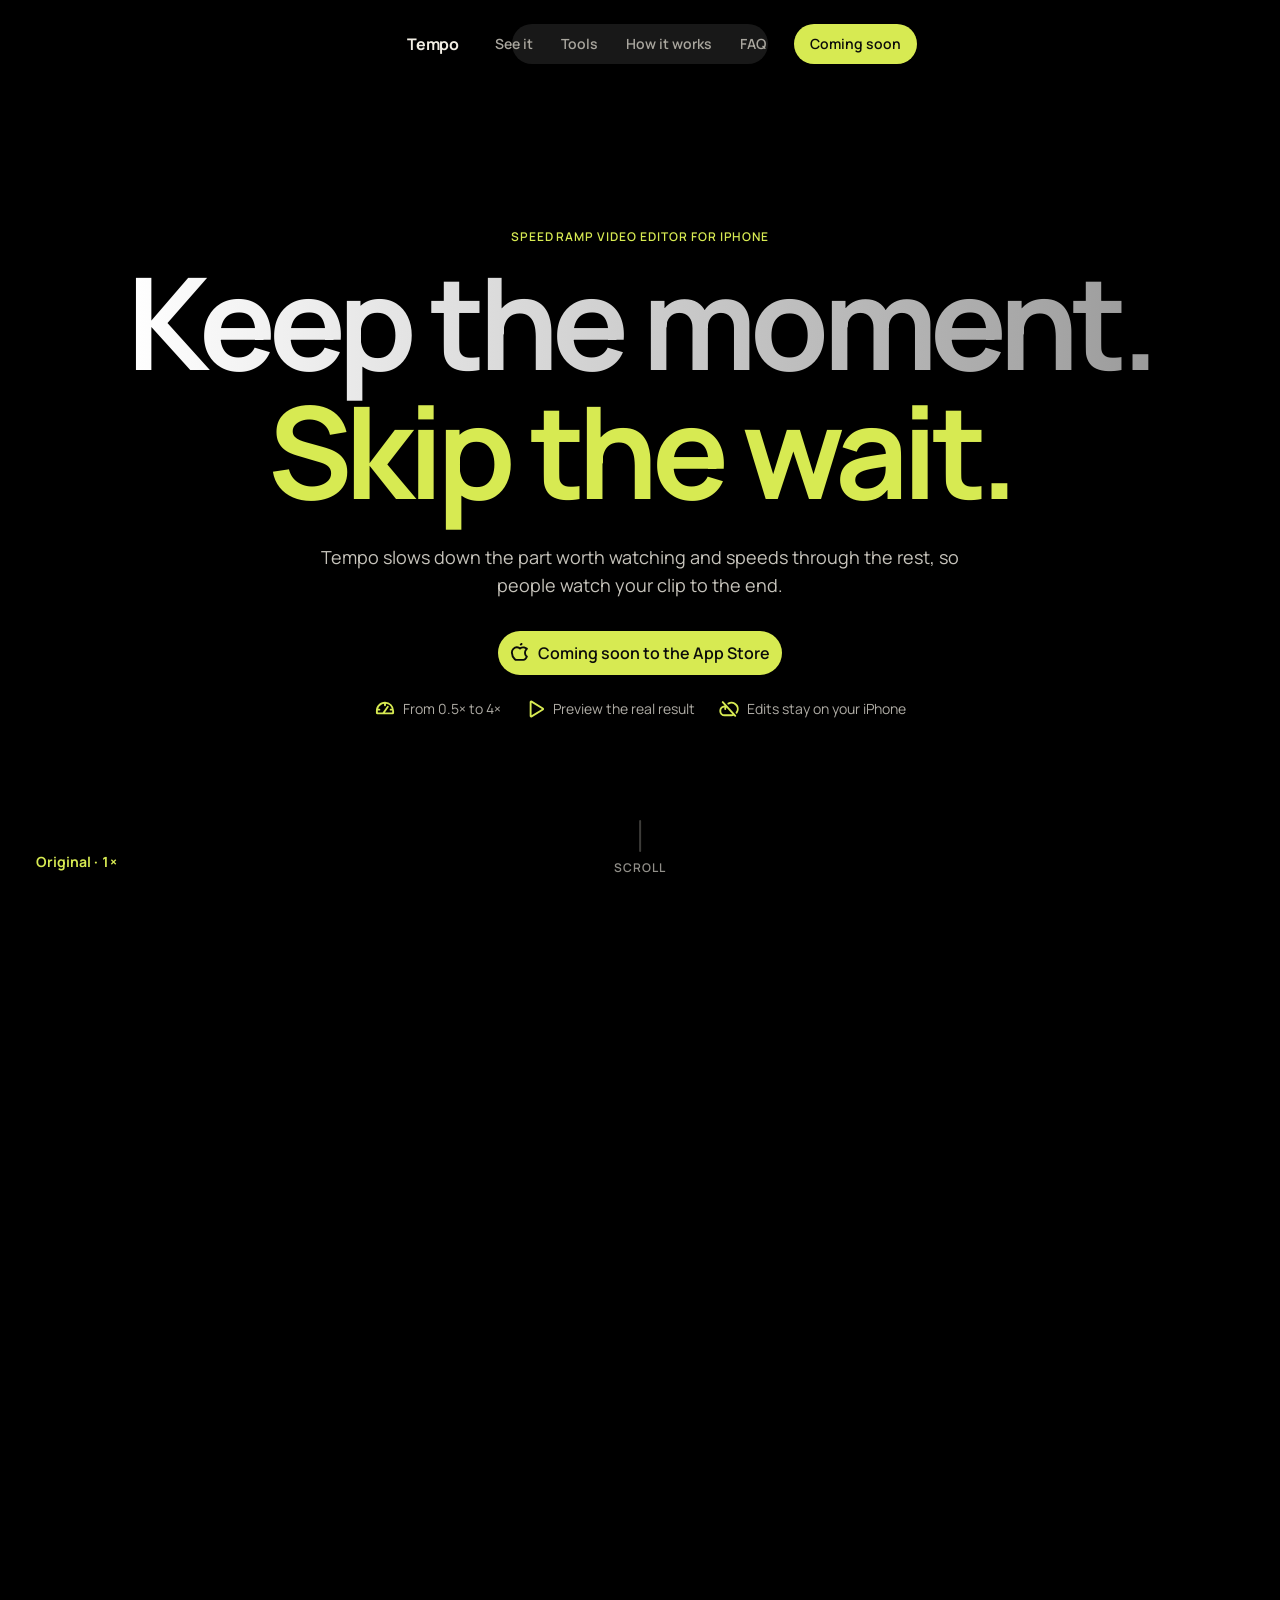
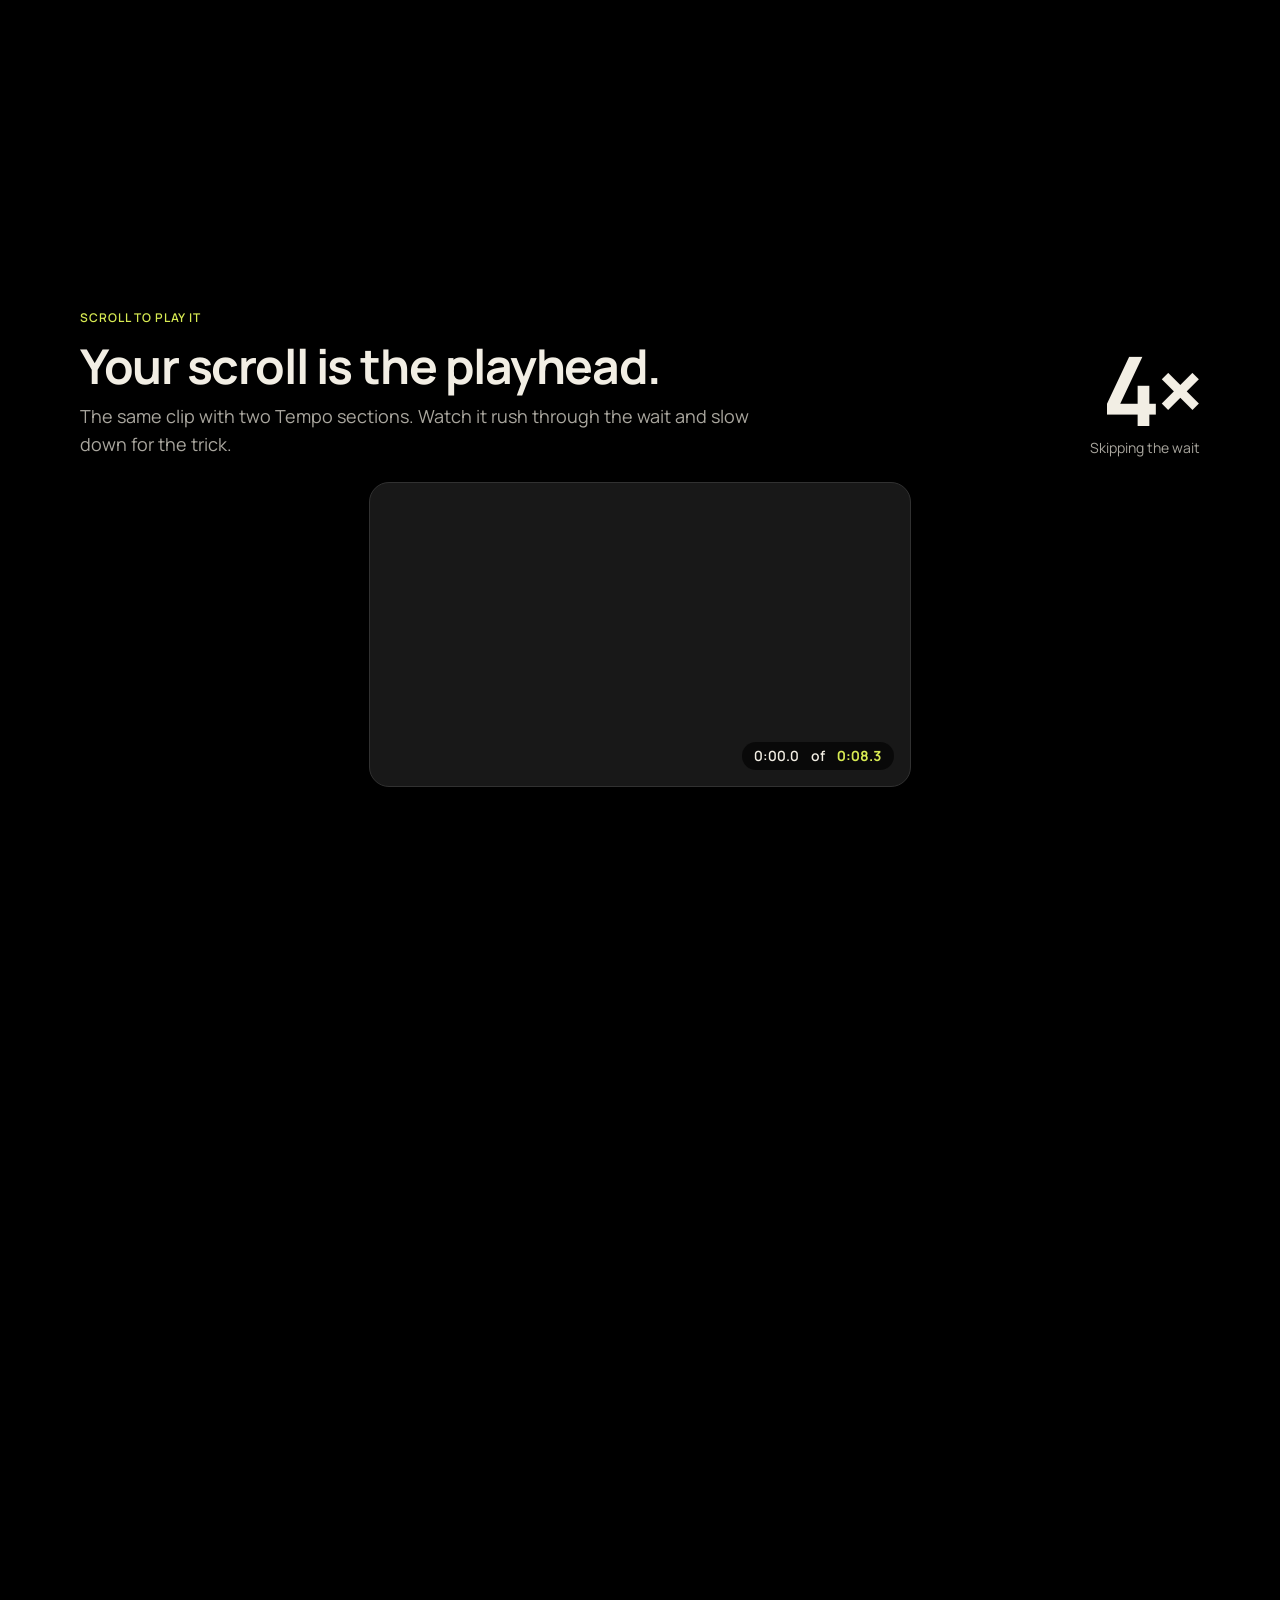
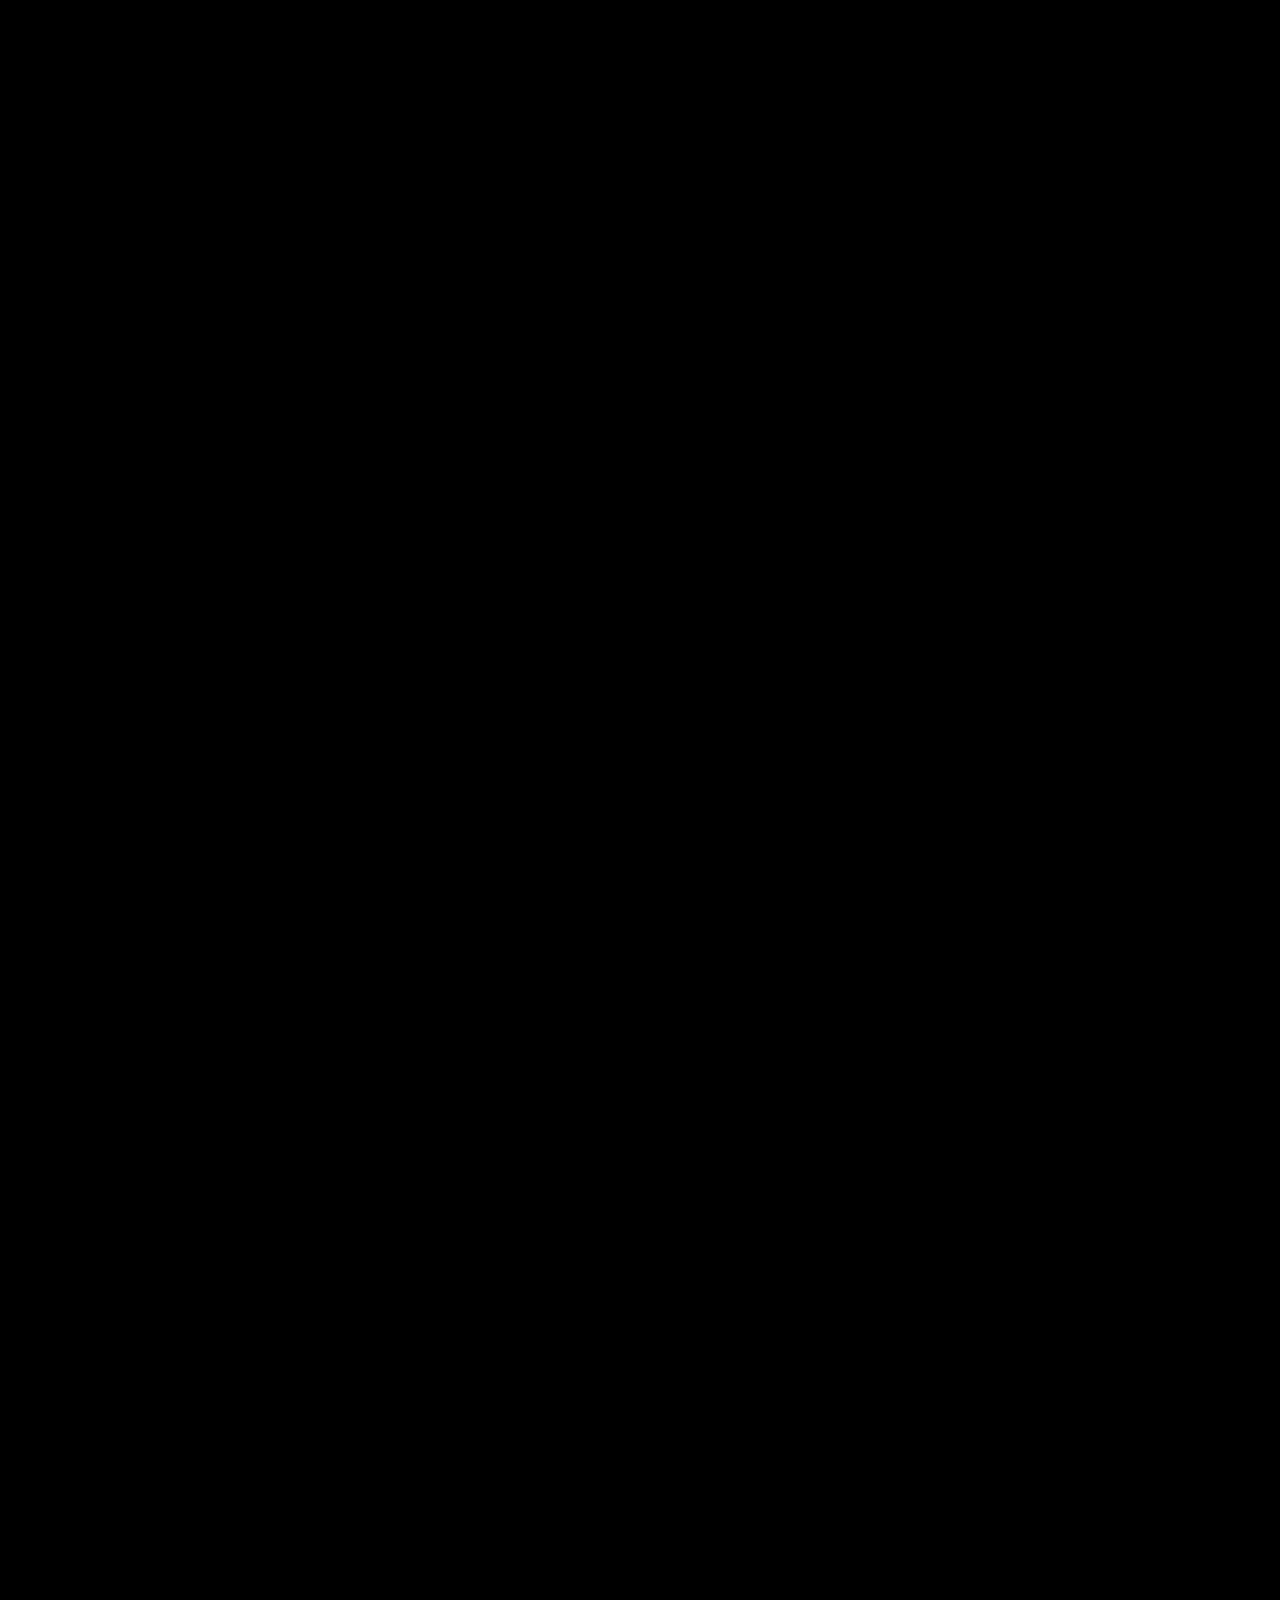
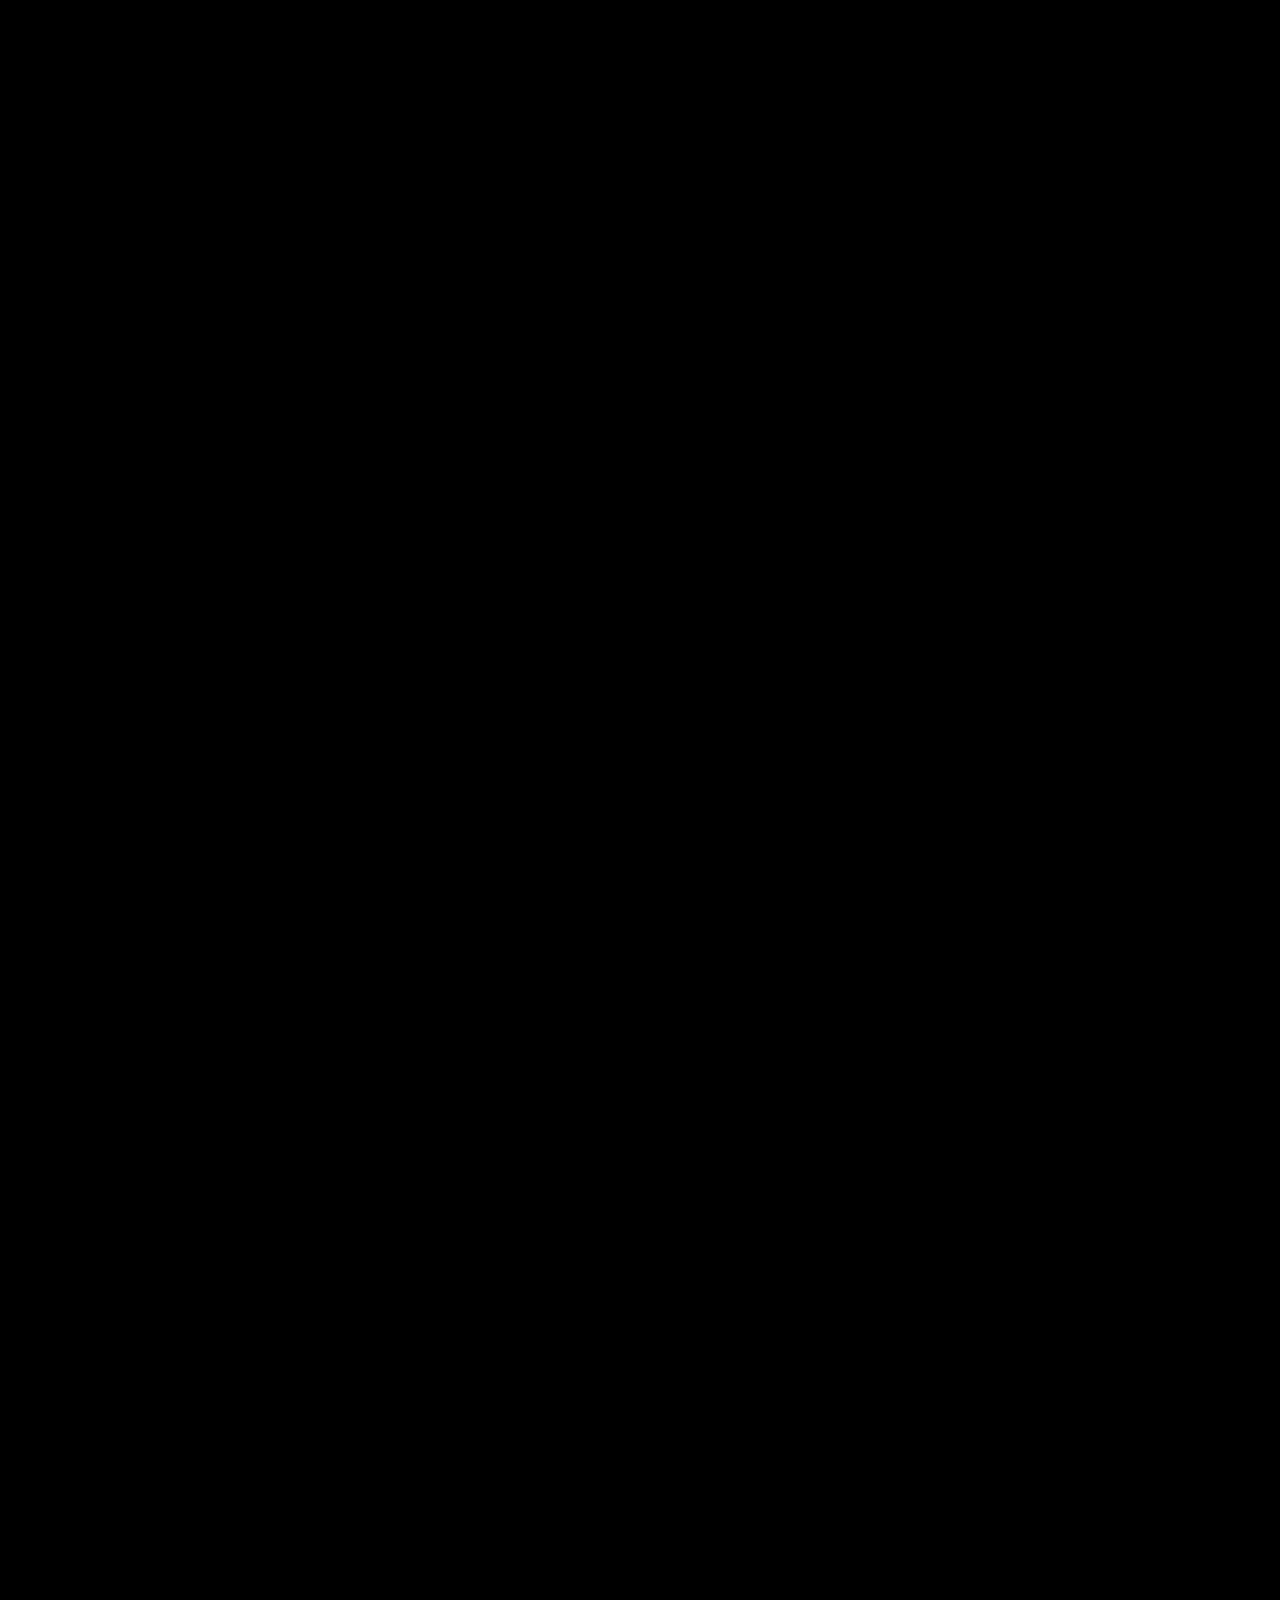
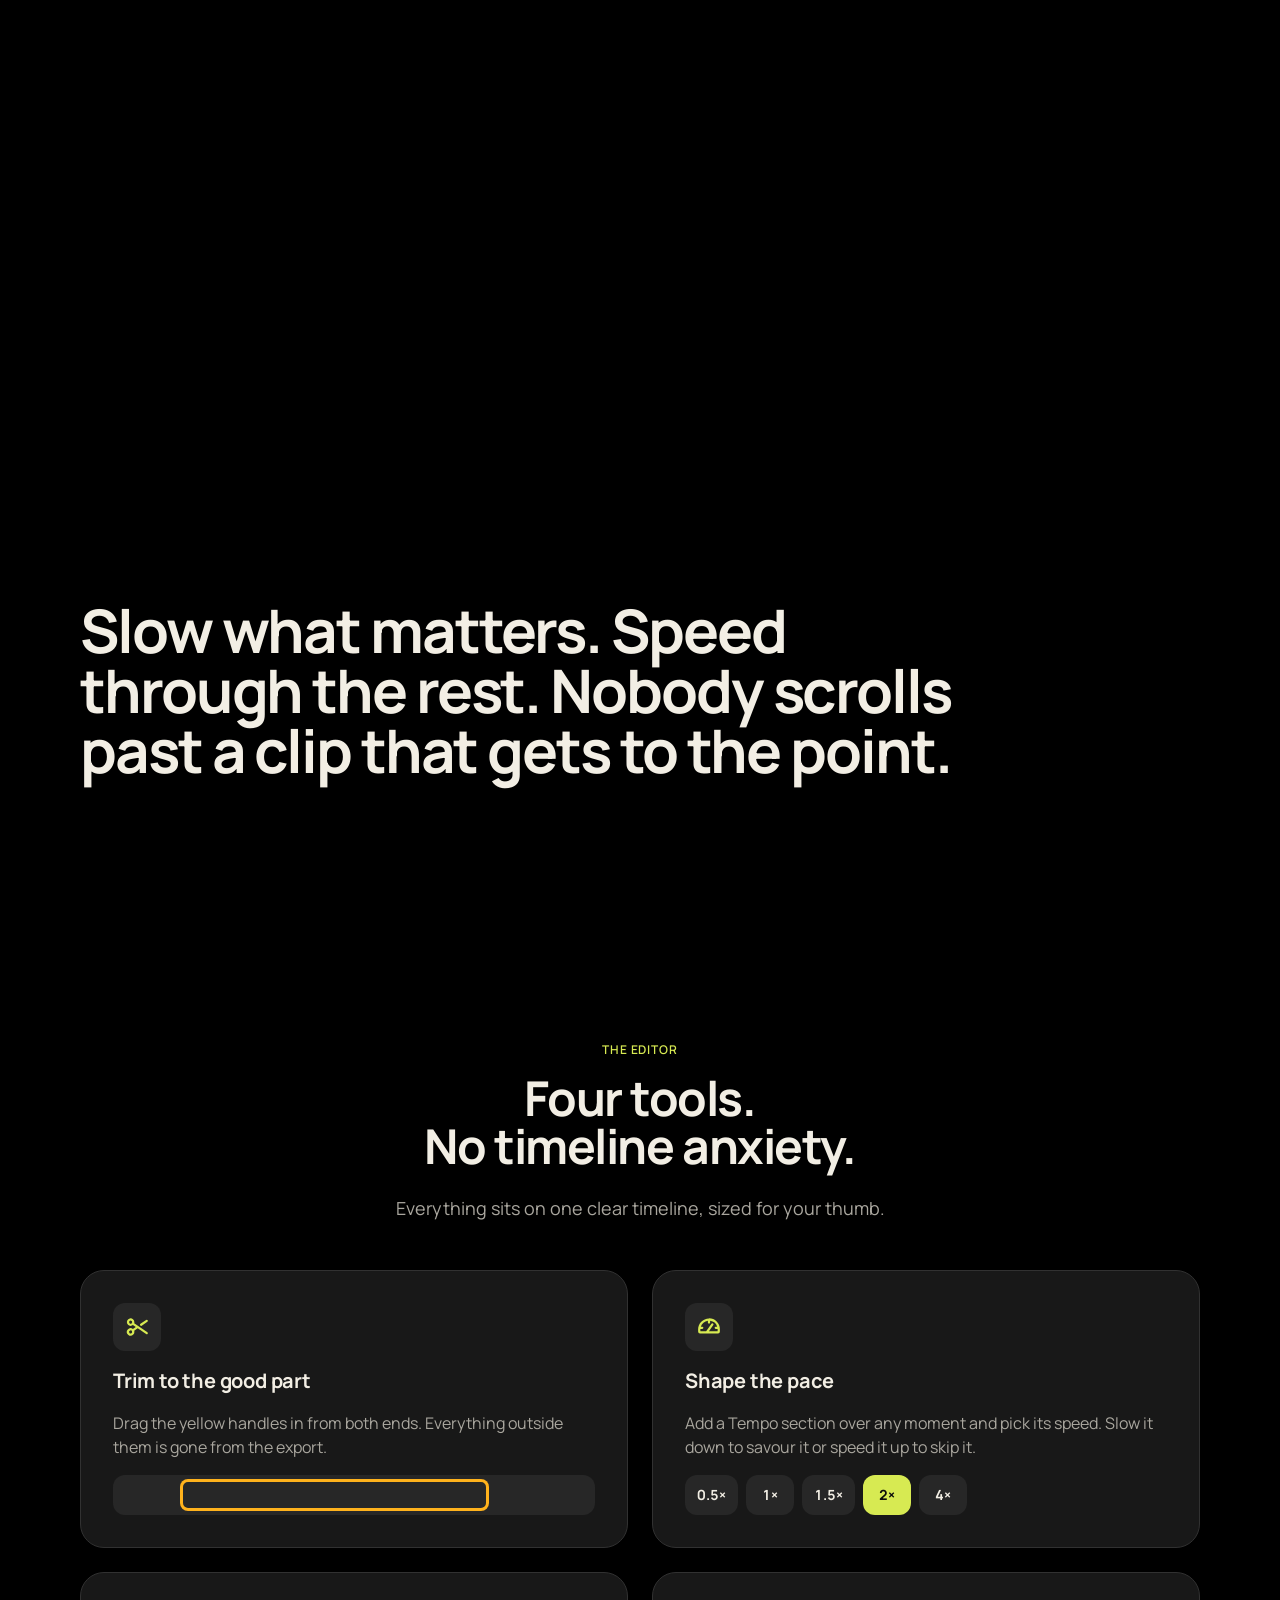
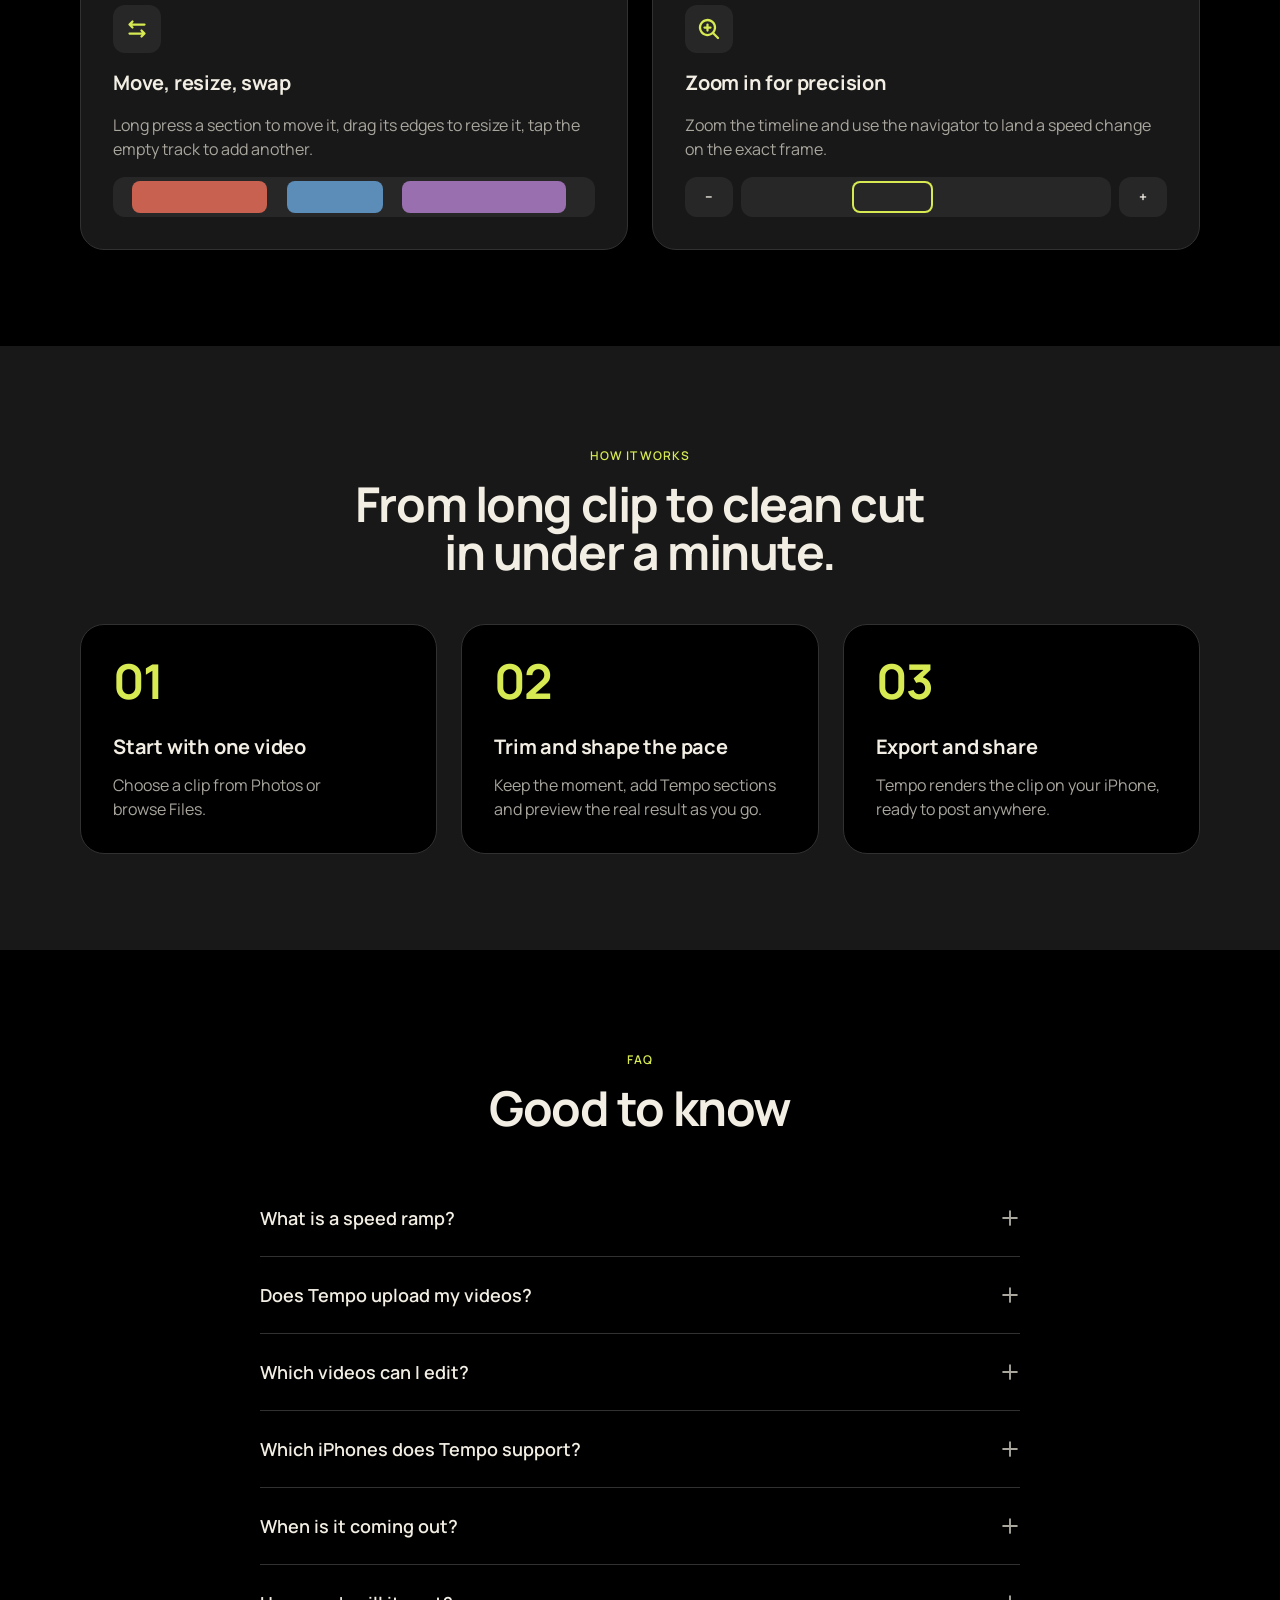
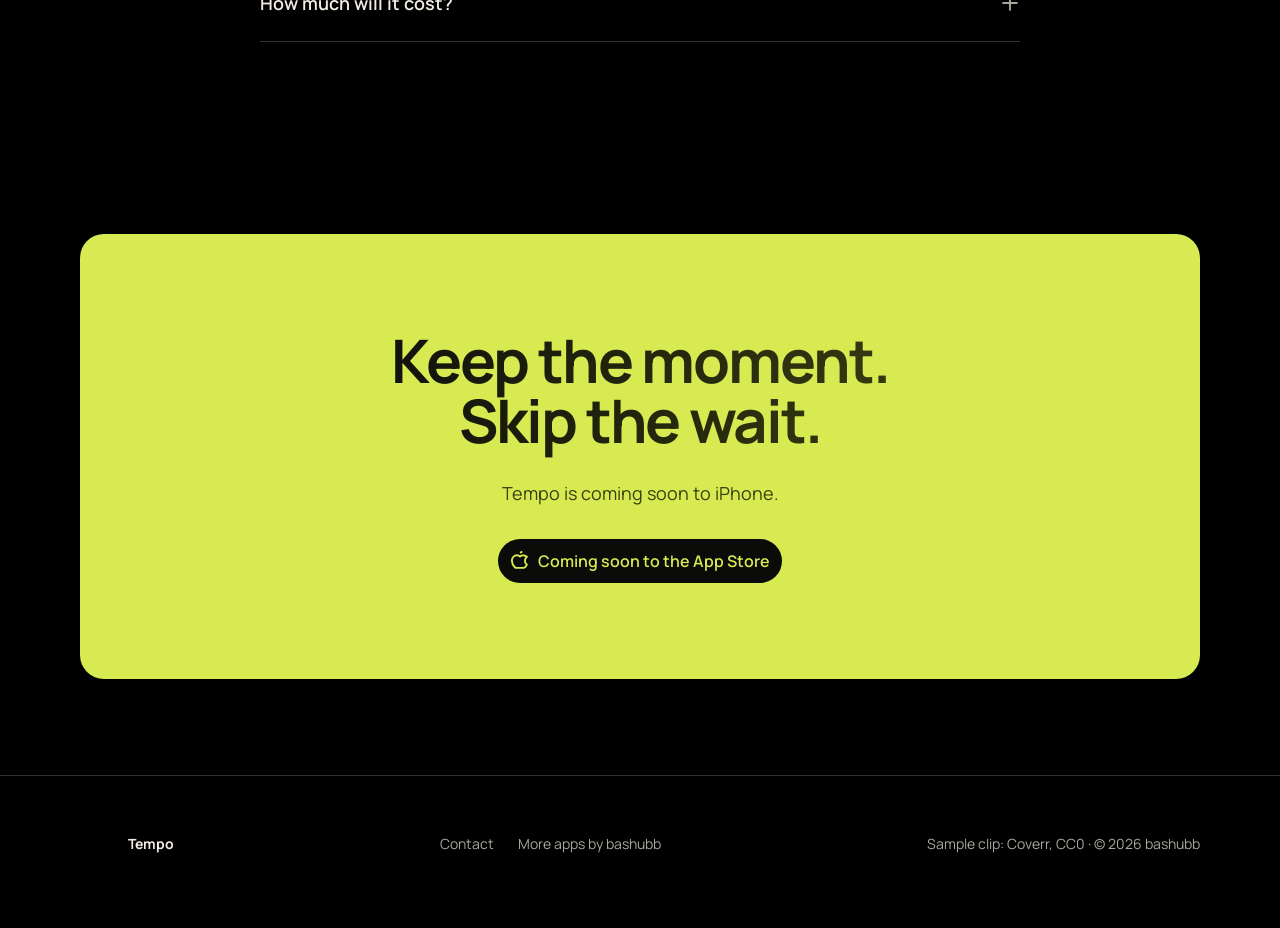
==== commit 53a1df27: "No play/pause buttons on the films; native play glyph hidden Co-Authored-By: Claude Opus 5.5 <norepl" ====
--- a/docs/index.html
+++ b/docs/index.html
@@ -20,7 +20,7 @@
 <link rel="icon" href="assets/fav/favicon-192.png" type="image/png" sizes="192x192">
 <link rel="apple-touch-icon" href="assets/fav/apple-touch-icon.png">
 <link rel="preload" href="assets/fonts/manrope-latin.woff2" as="font" type="font/woff2" crossorigin>
-<link rel="stylesheet" href="assets/landing.css?v=48">
+<link rel="stylesheet" href="assets/landing.css?v=50">
 <link rel="stylesheet" href="assets/tempo.css?v=36">
 <script type="application/ld+json">
 {
--- a/docs/assets/landing.css
+++ b/docs/assets/landing.css
@@ -406,3 +406,8 @@
 .film-intro-skip { position: absolute; z-index: 2; top: calc(var(--nav-h) + var(--s-100)); right: max(var(--gutter), env(safe-area-inset-right, 0px)); min-height: 44px; padding: var(--s-75) var(--s-200); border: 0; border-radius: 9999px; background: rgba(0, 0, 0, 0.45); color: #fff; font-size: 14px; line-height: 20px; font-weight: 600; cursor: pointer; transition: opacity 300ms var(--ease), transform 120ms var(--ease); }
 .film-intro-skip:active { transform: scale(0.96); }
 .film-intro.done .film-intro-skip, .film-intro.done .film-intro-ui { opacity: 0; pointer-events: none; }
+
+/* No play buttons on our films: hide the native start glyph iOS paints on a video that waits to play */
+video::-webkit-media-controls-start-playback-button { display: none !important; -webkit-appearance: none; }
+video::-webkit-media-controls-overlay-play-button { display: none !important; }
+video:not([controls])::-webkit-media-controls { display: none !important; }
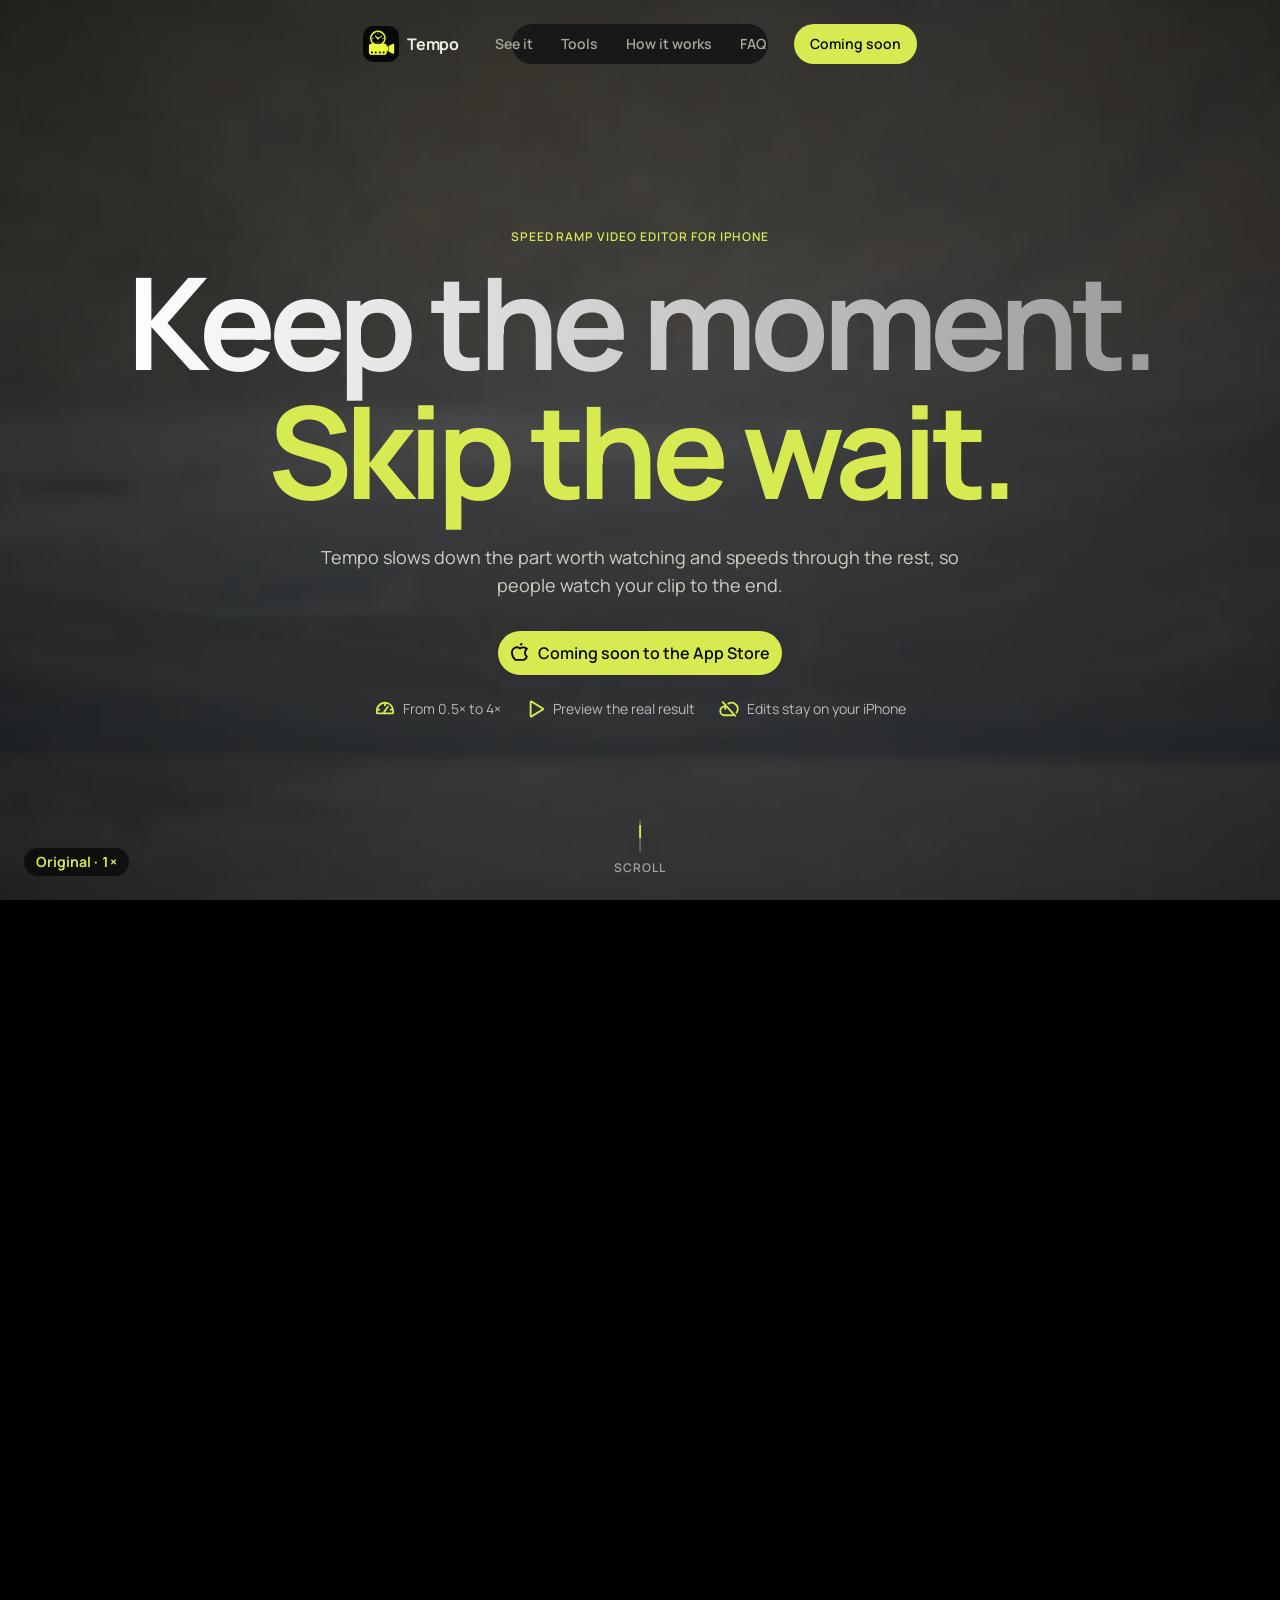
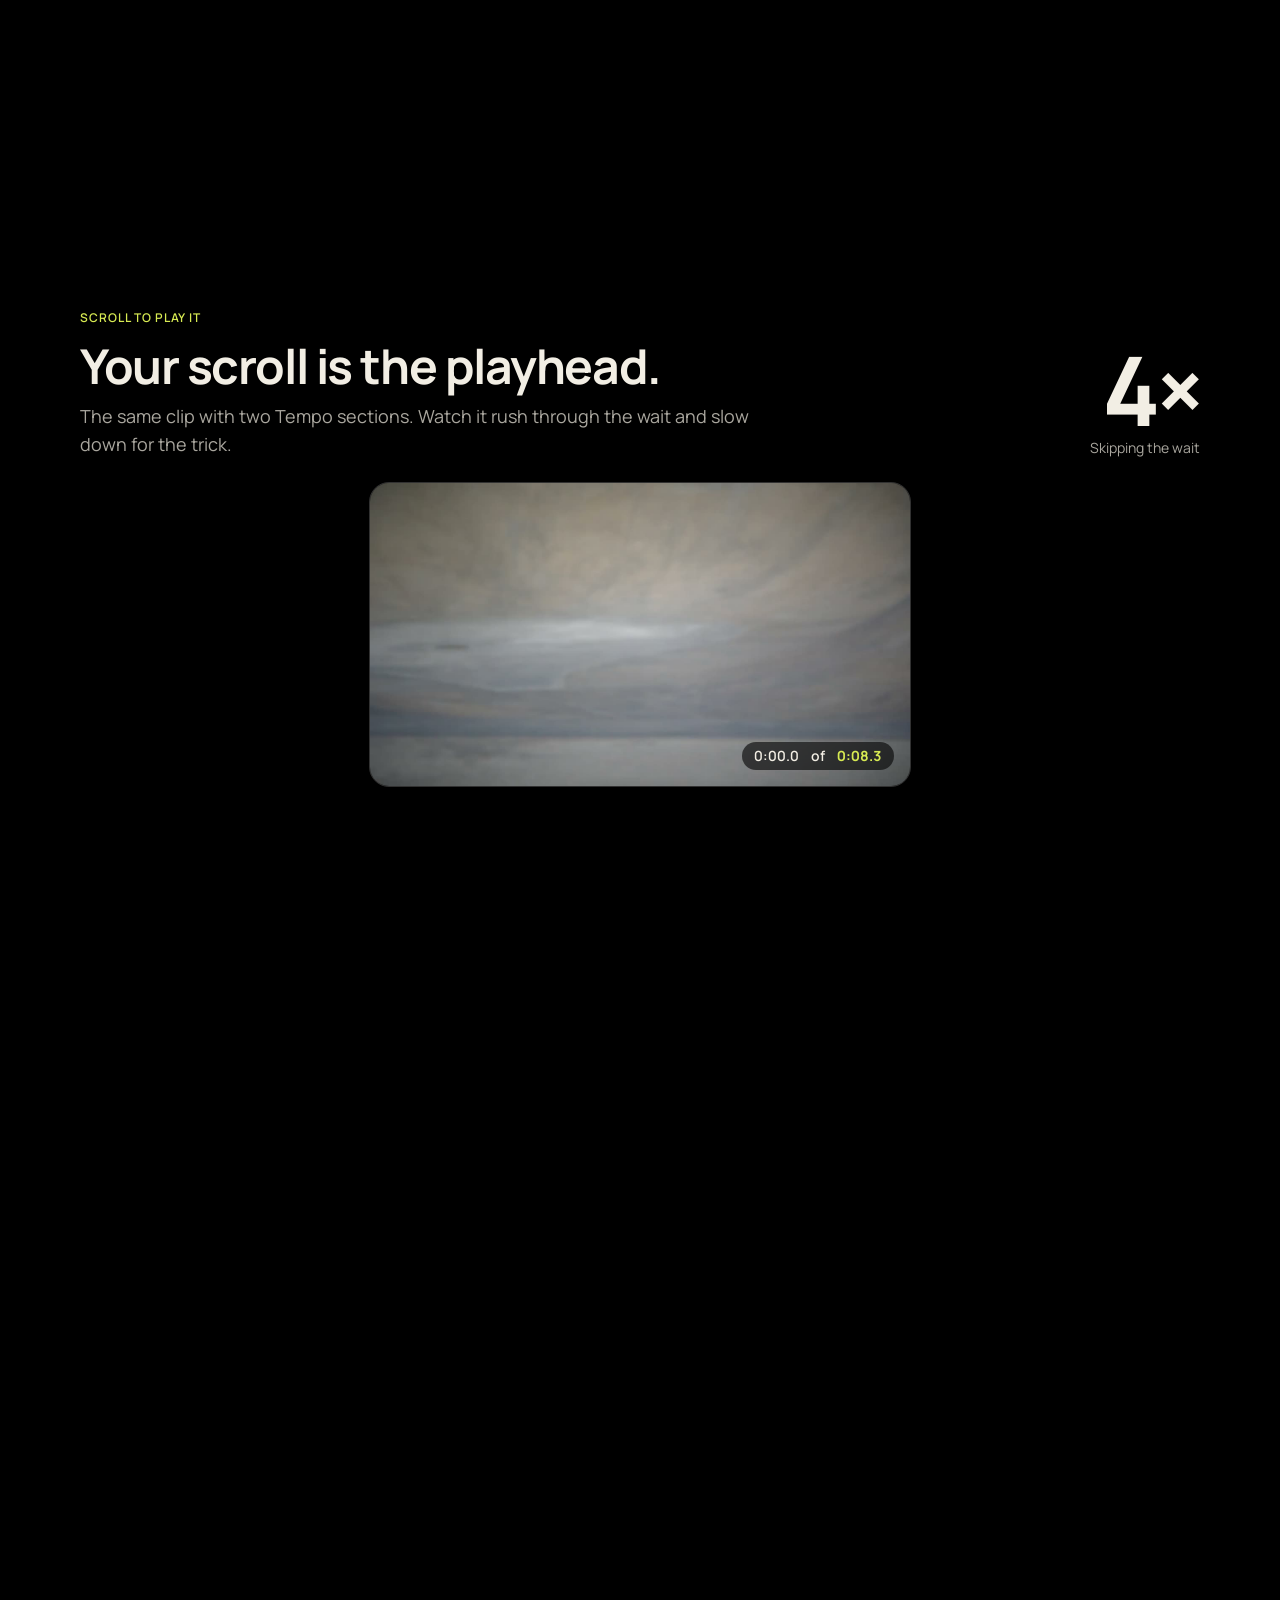
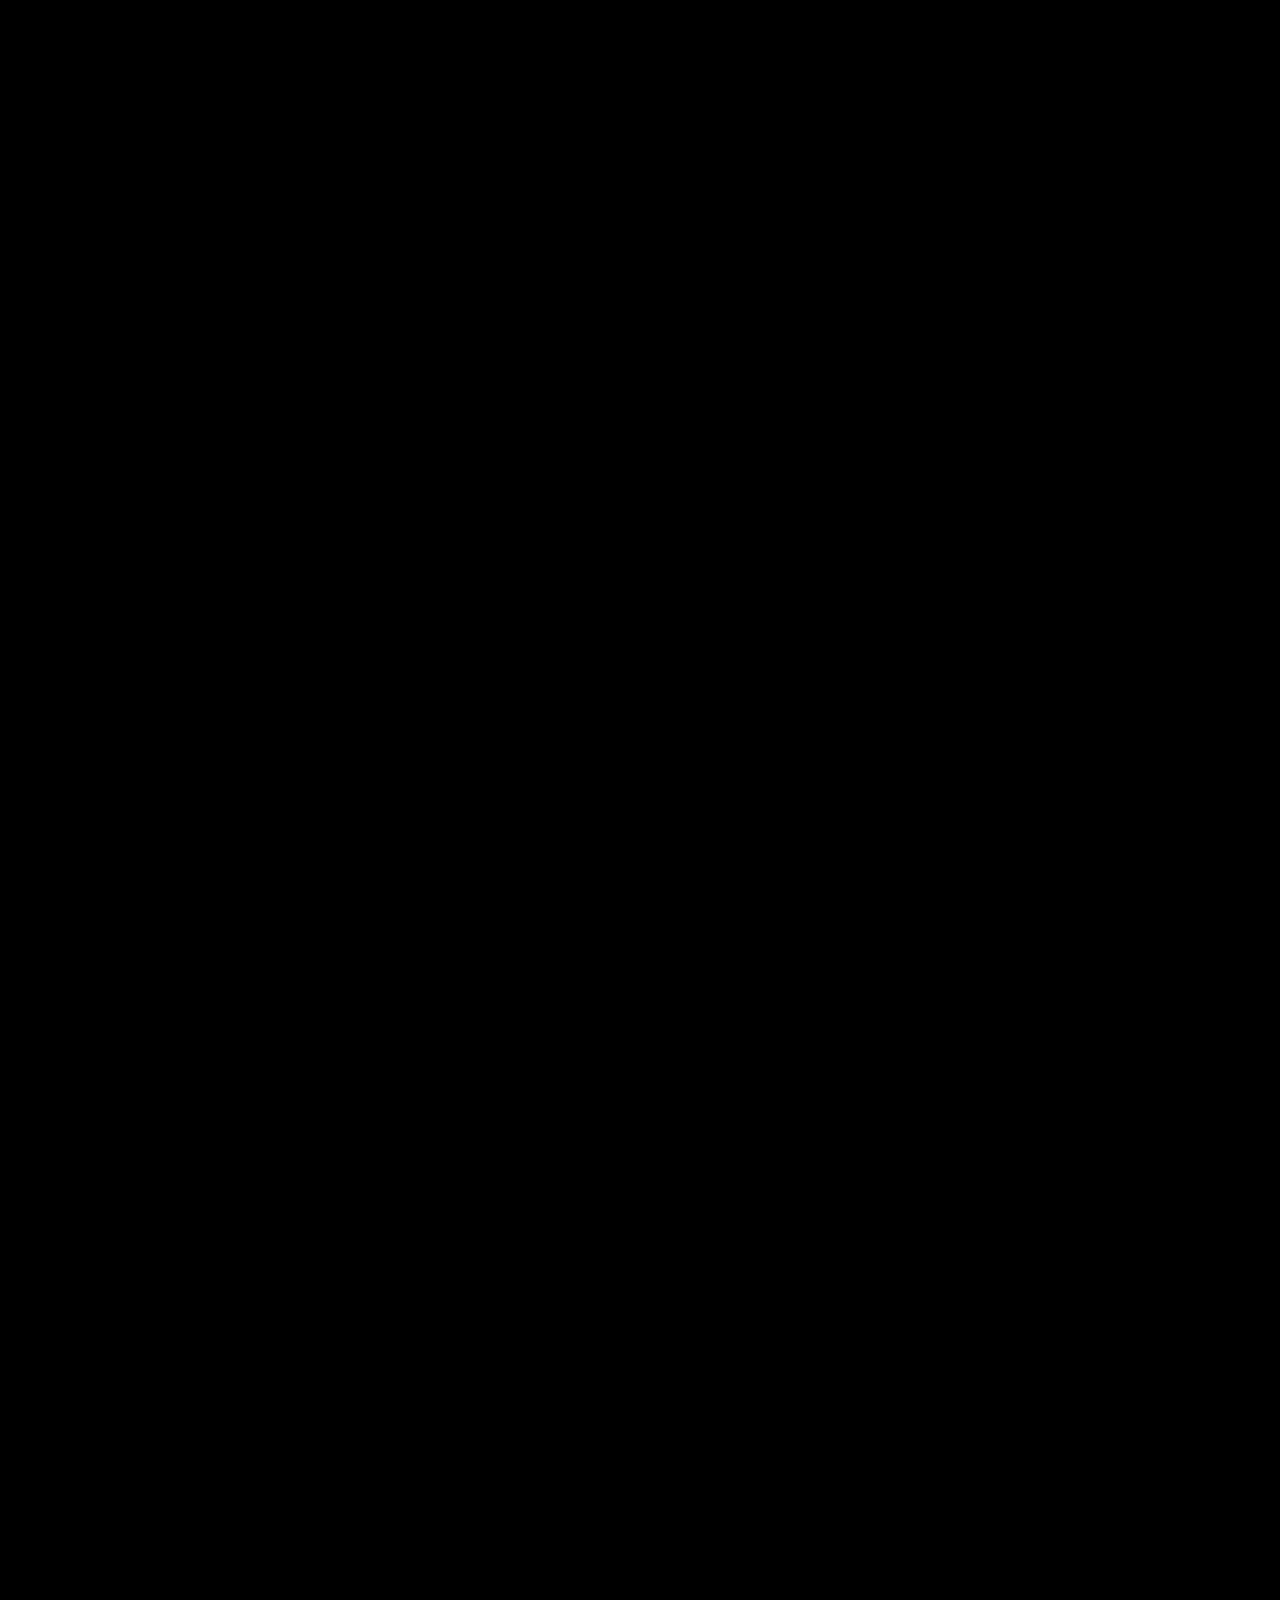
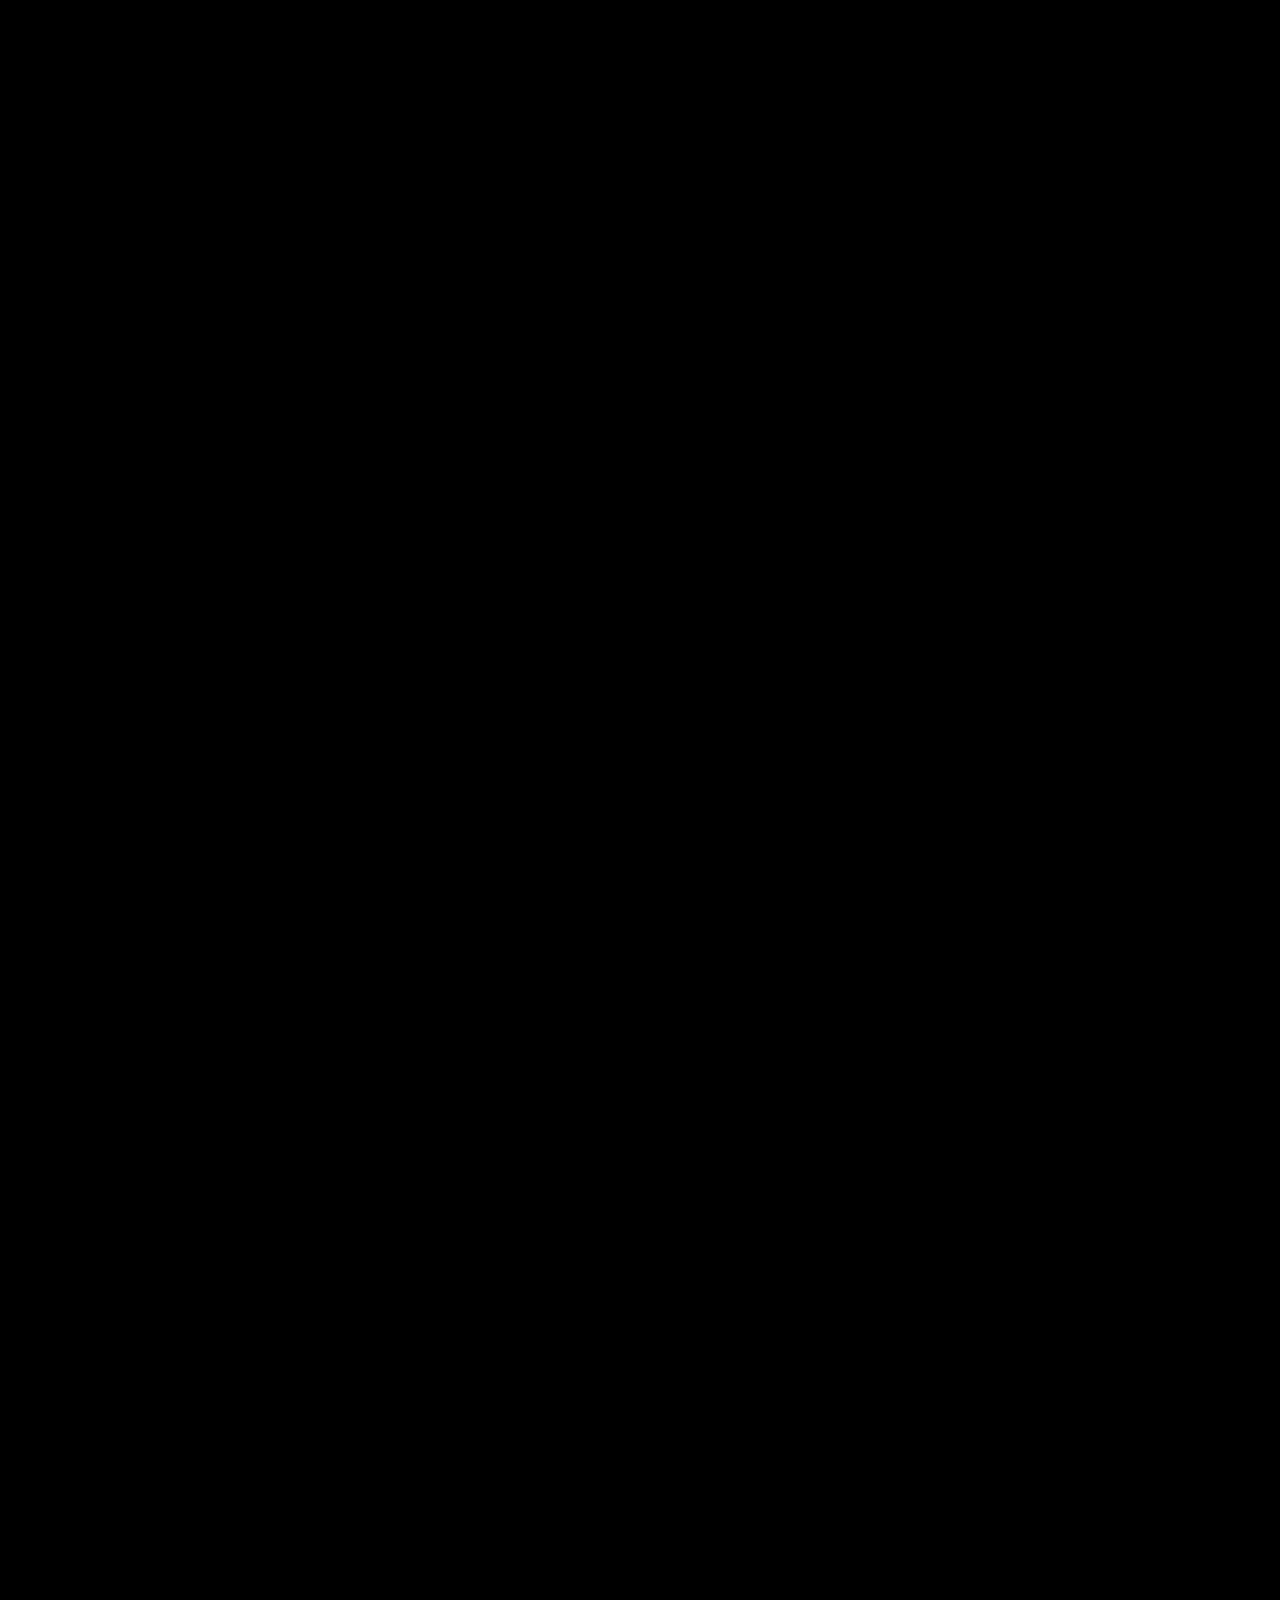
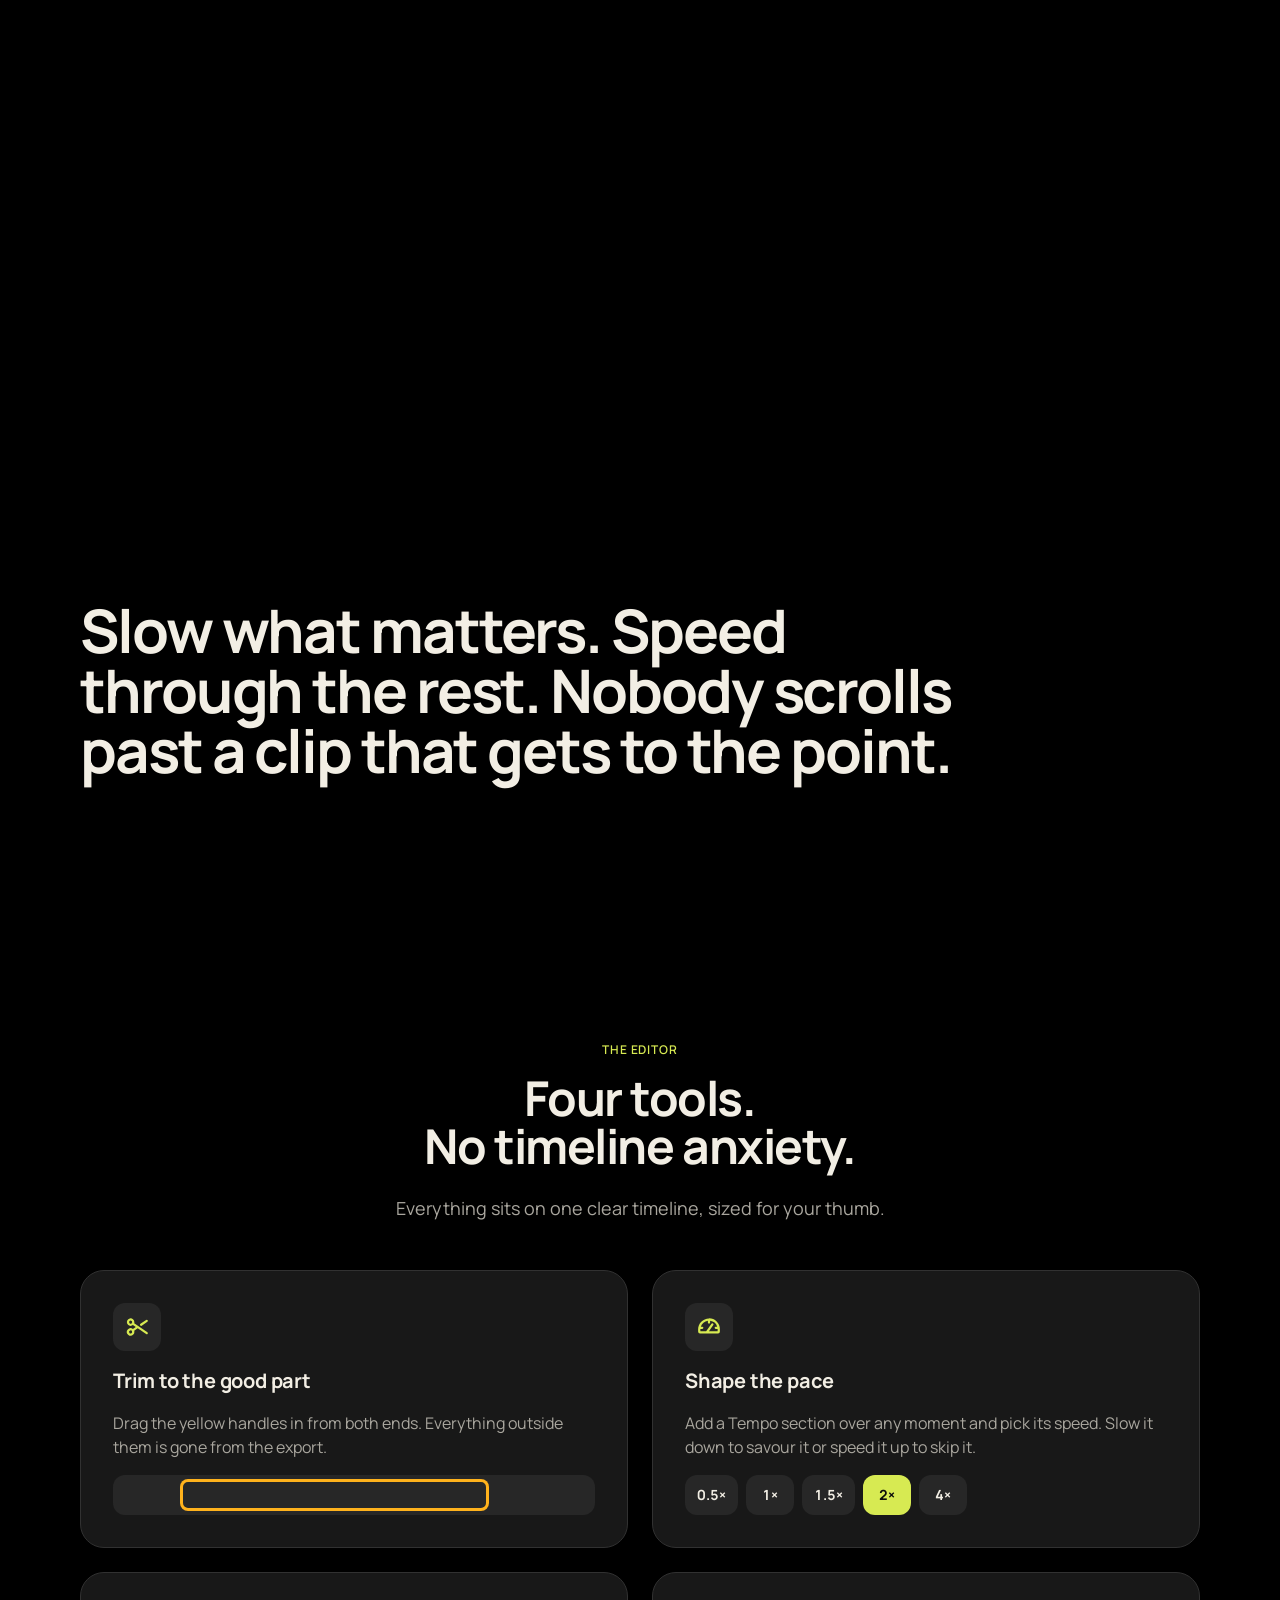
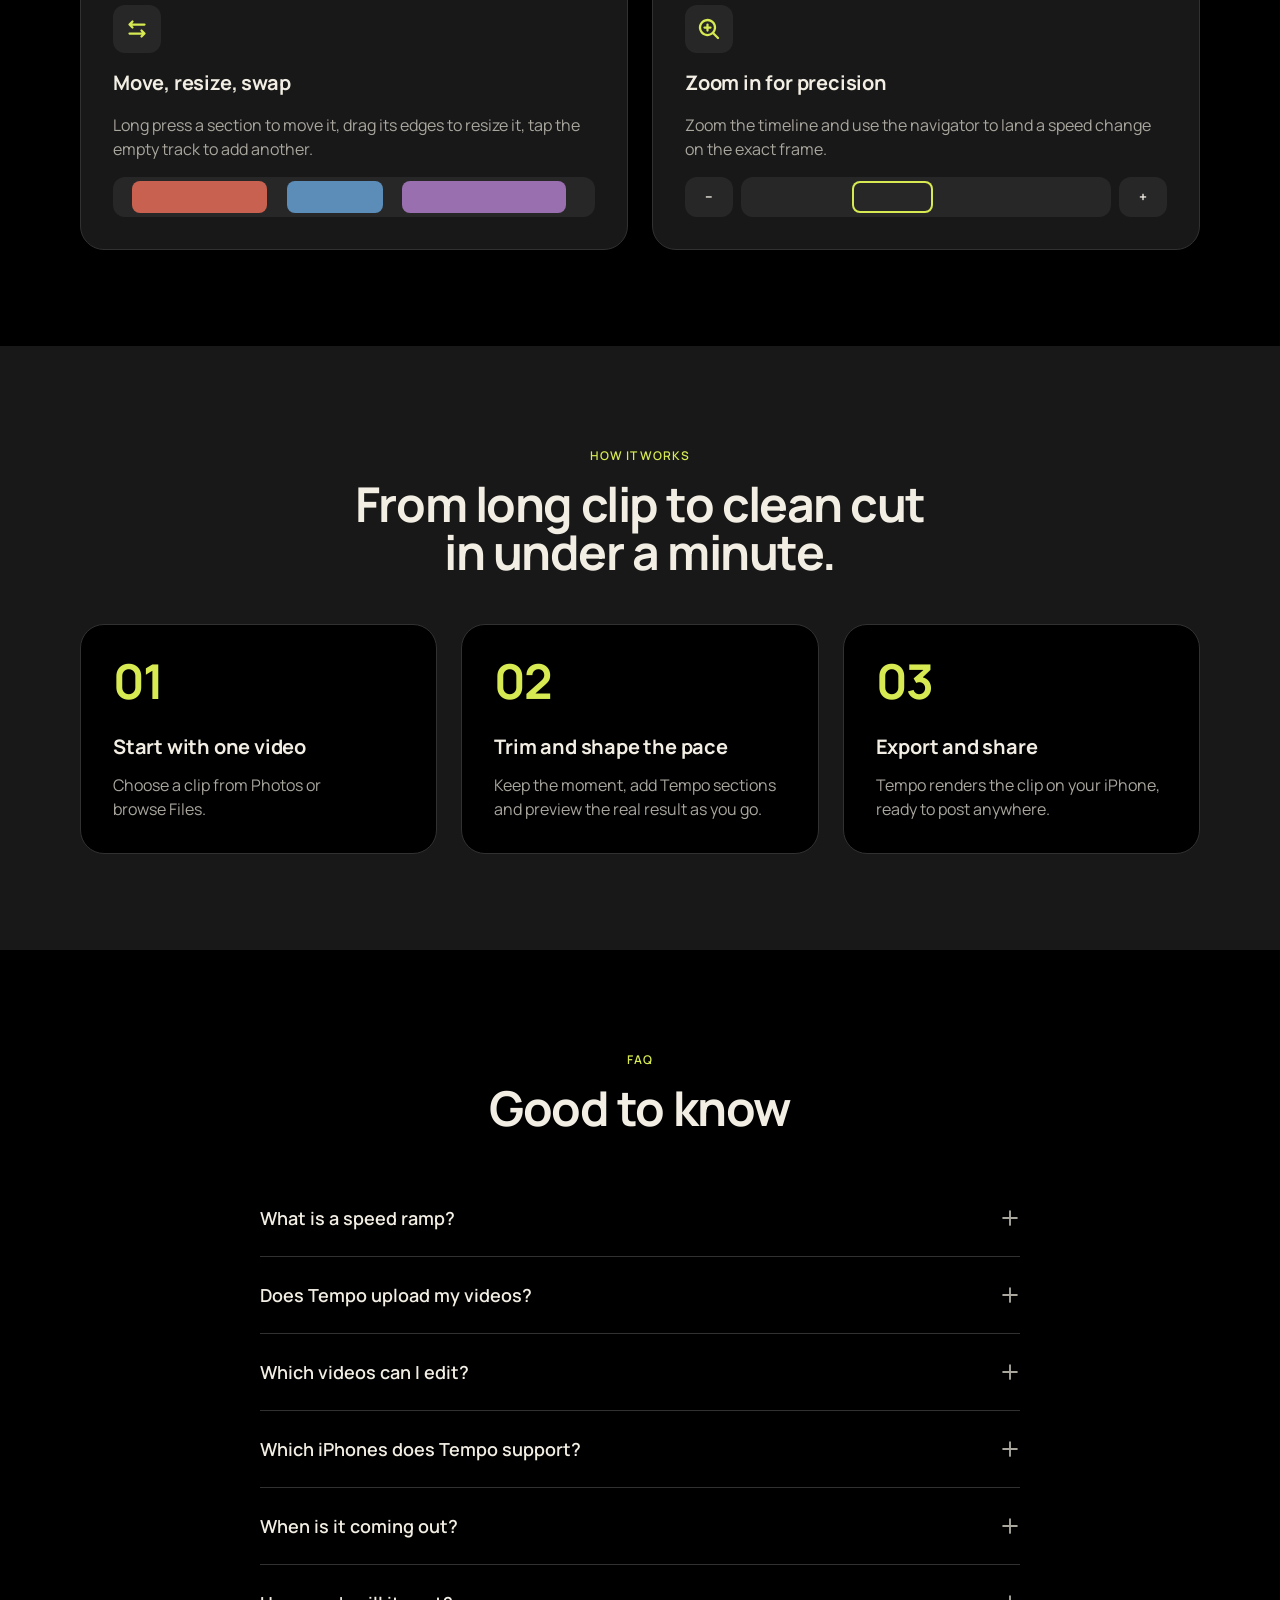
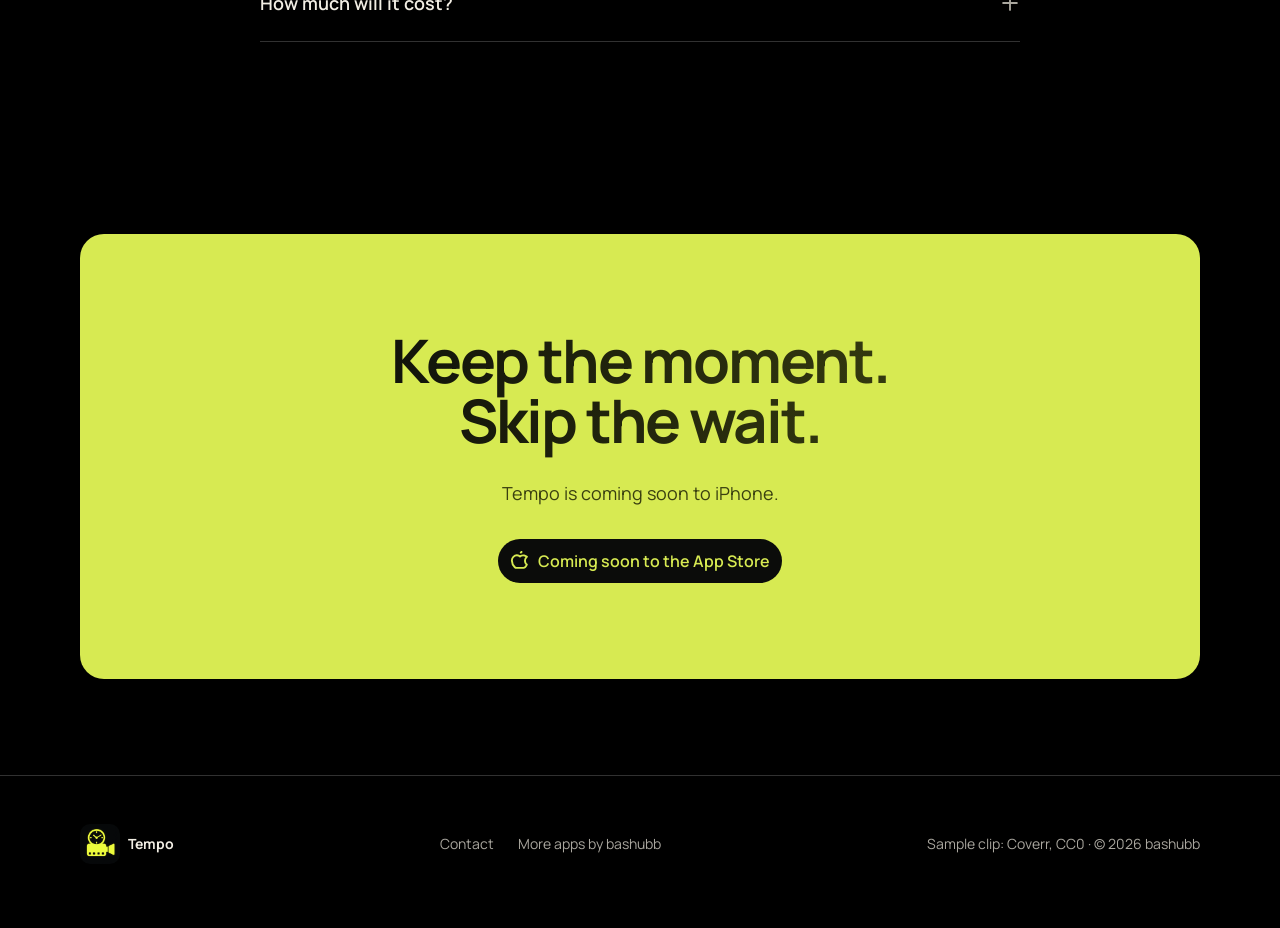
==== commit 2c8178ce: "Phone film: if iOS refuses autoplay (Low Power Mode) no button and no hold; the first touch starts i" ====
--- a/docs/index.html
+++ b/docs/index.html
@@ -20,7 +20,7 @@
 <link rel="icon" href="assets/fav/favicon-192.png" type="image/png" sizes="192x192">
 <link rel="apple-touch-icon" href="assets/fav/apple-touch-icon.png">
 <link rel="preload" href="assets/fonts/manrope-latin.woff2" as="font" type="font/woff2" crossorigin>
-<link rel="stylesheet" href="assets/landing.css?v=50">
+<link rel="stylesheet" href="assets/landing.css?v=51">
 <link rel="stylesheet" href="assets/tempo.css?v=36">
 <script type="application/ld+json">
 {
@@ -239,7 +239,7 @@
   </div>
 </footer>
 
-<script src="assets/landing.js?v=49"></script>
+<script src="assets/landing.js?v=51"></script>
 <script>
 (() => {
   const L = window.Landing;
--- a/docs/assets/landing.css
+++ b/docs/assets/landing.css
@@ -393,12 +393,9 @@
 .film-intro { position: relative; height: 100vh; height: 100svh; overflow: hidden; background: var(--film-bg, #000); color: var(--film-fg, #fff); }
 .film-intro video { position: absolute; inset: 0; width: 100%; height: 100%; object-fit: cover; transform: translate3d(0, calc(var(--tug, 0px) * -1), 0); transition: transform 400ms var(--ease); }
 .film-intro.pulling video { transition: none; }
-/* never the native play glyph; if autoplay is refused (Low Power Mode) a quiet "Tap to play" instead */
+/* never a play button on the film, not even the native one */
 .film-intro video::-webkit-media-controls-start-playback-button { display: none !important; -webkit-appearance: none; }
 .film-intro video::-webkit-media-controls { display: none !important; }
-.film-intro::after { content: "Tap to play"; position: absolute; left: 50%; top: 50%; padding: var(--s-75) var(--s-200); border-radius: 9999px; background: rgba(0, 0, 0, 0.55); color: #fff;
-  font-size: 14px; line-height: 20px; font-weight: 600; transform: translate(-50%, -50%); opacity: 0; pointer-events: none; transition: opacity 300ms var(--ease); }
-.film-intro.tap::after { opacity: 1; }
 .film-intro.held, .film-held .island { touch-action: none; overscroll-behavior: none; }
 .film-intro-ui { position: absolute; left: 0; right: 0; bottom: calc(var(--s-300) + var(--ui-bottom)); display: grid; justify-items: center; gap: var(--s-100); pointer-events: none; }
 .film-intro-hint { padding: var(--s-50) var(--s-100); border-radius: 9999px; background: rgba(0, 0, 0, 0.6); color: #fff; font-size: 12px; line-height: 16px; font-weight: 600; opacity: 0; transform: translateY(4px); transition: opacity 300ms var(--ease), transform 300ms var(--ease); }
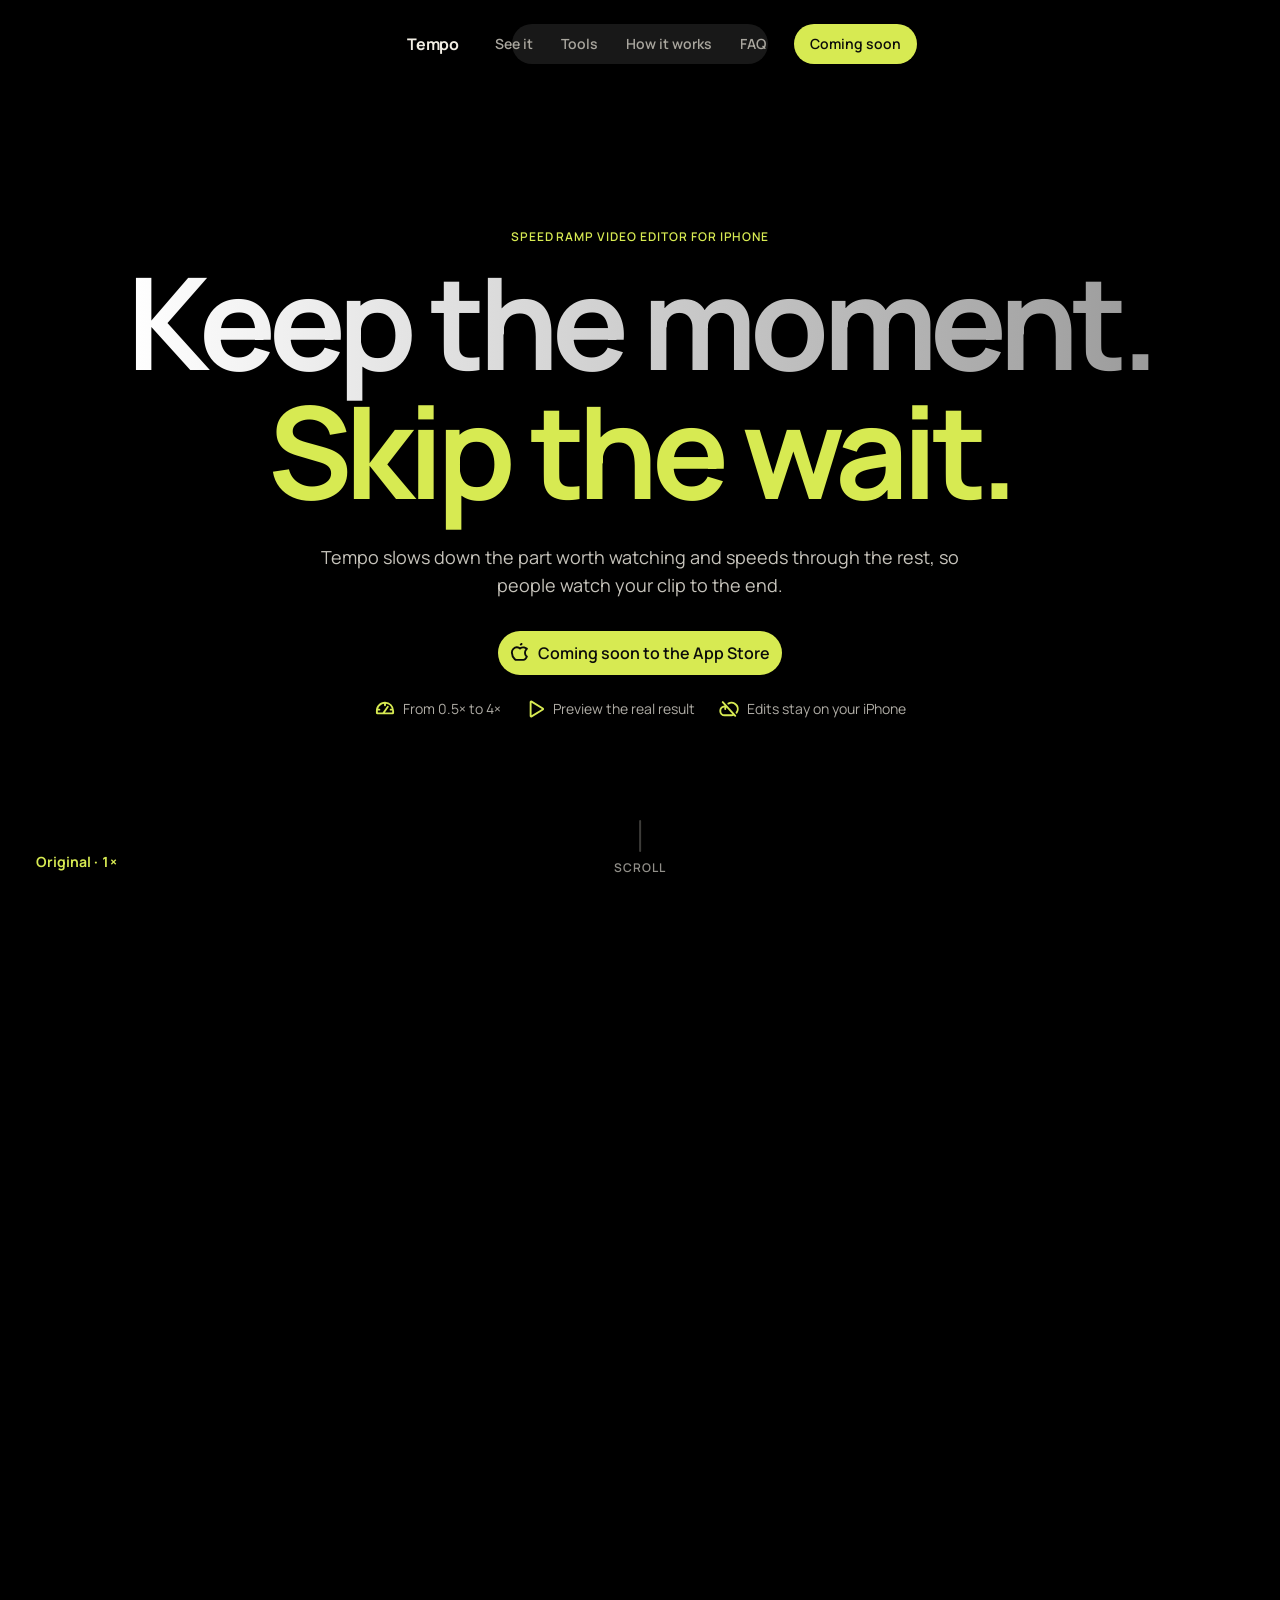
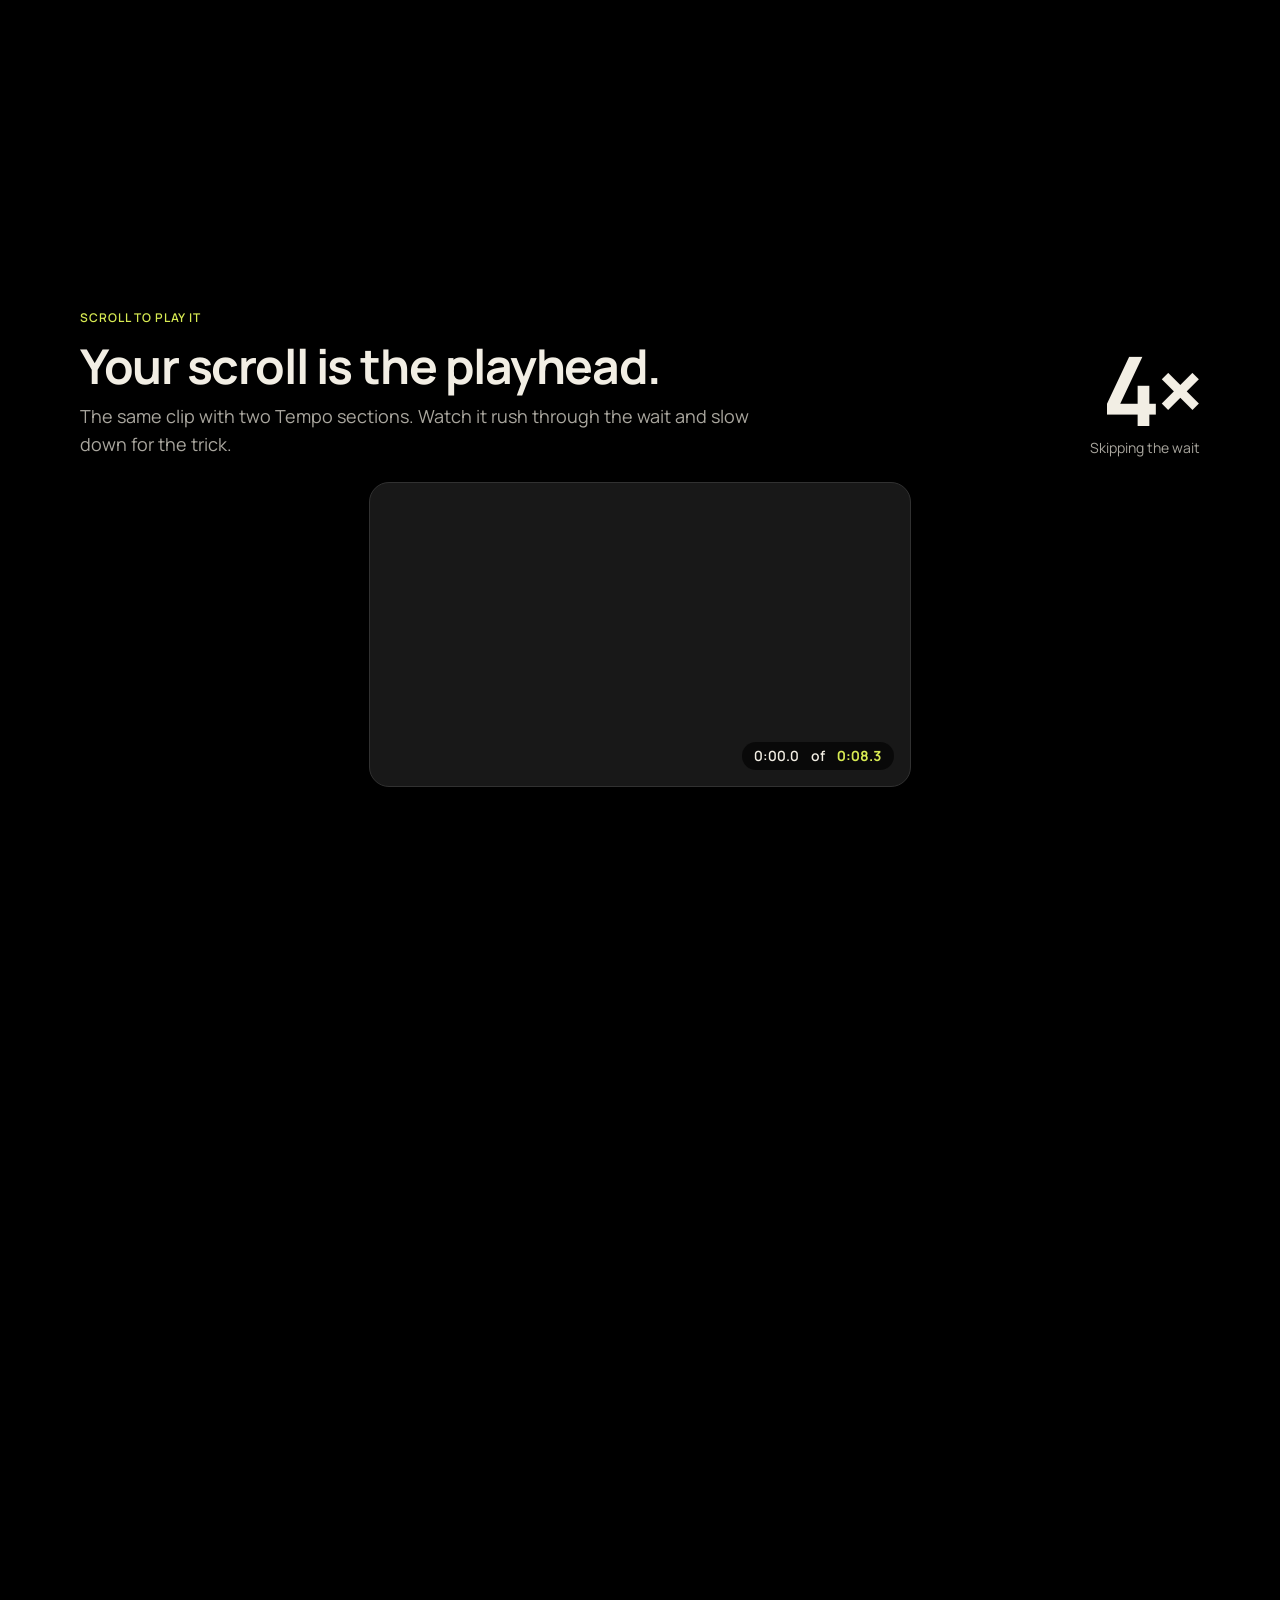
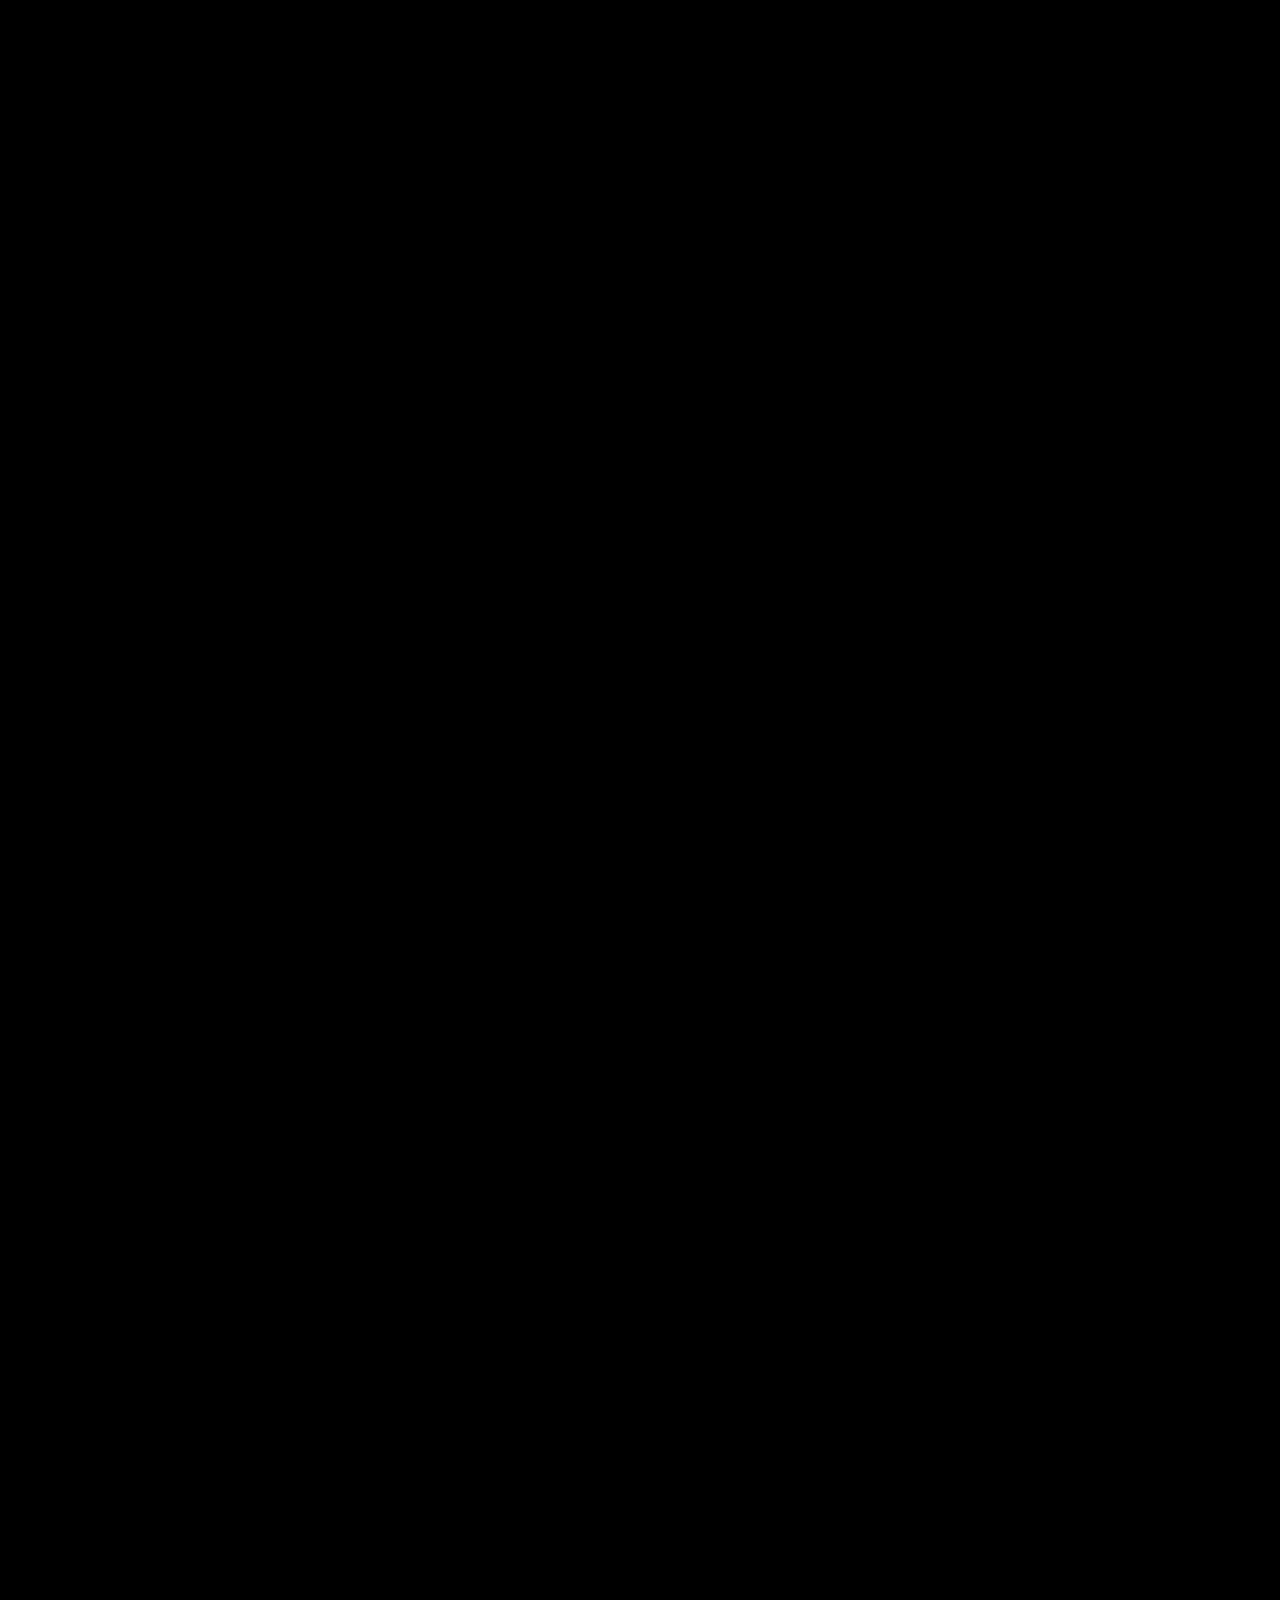
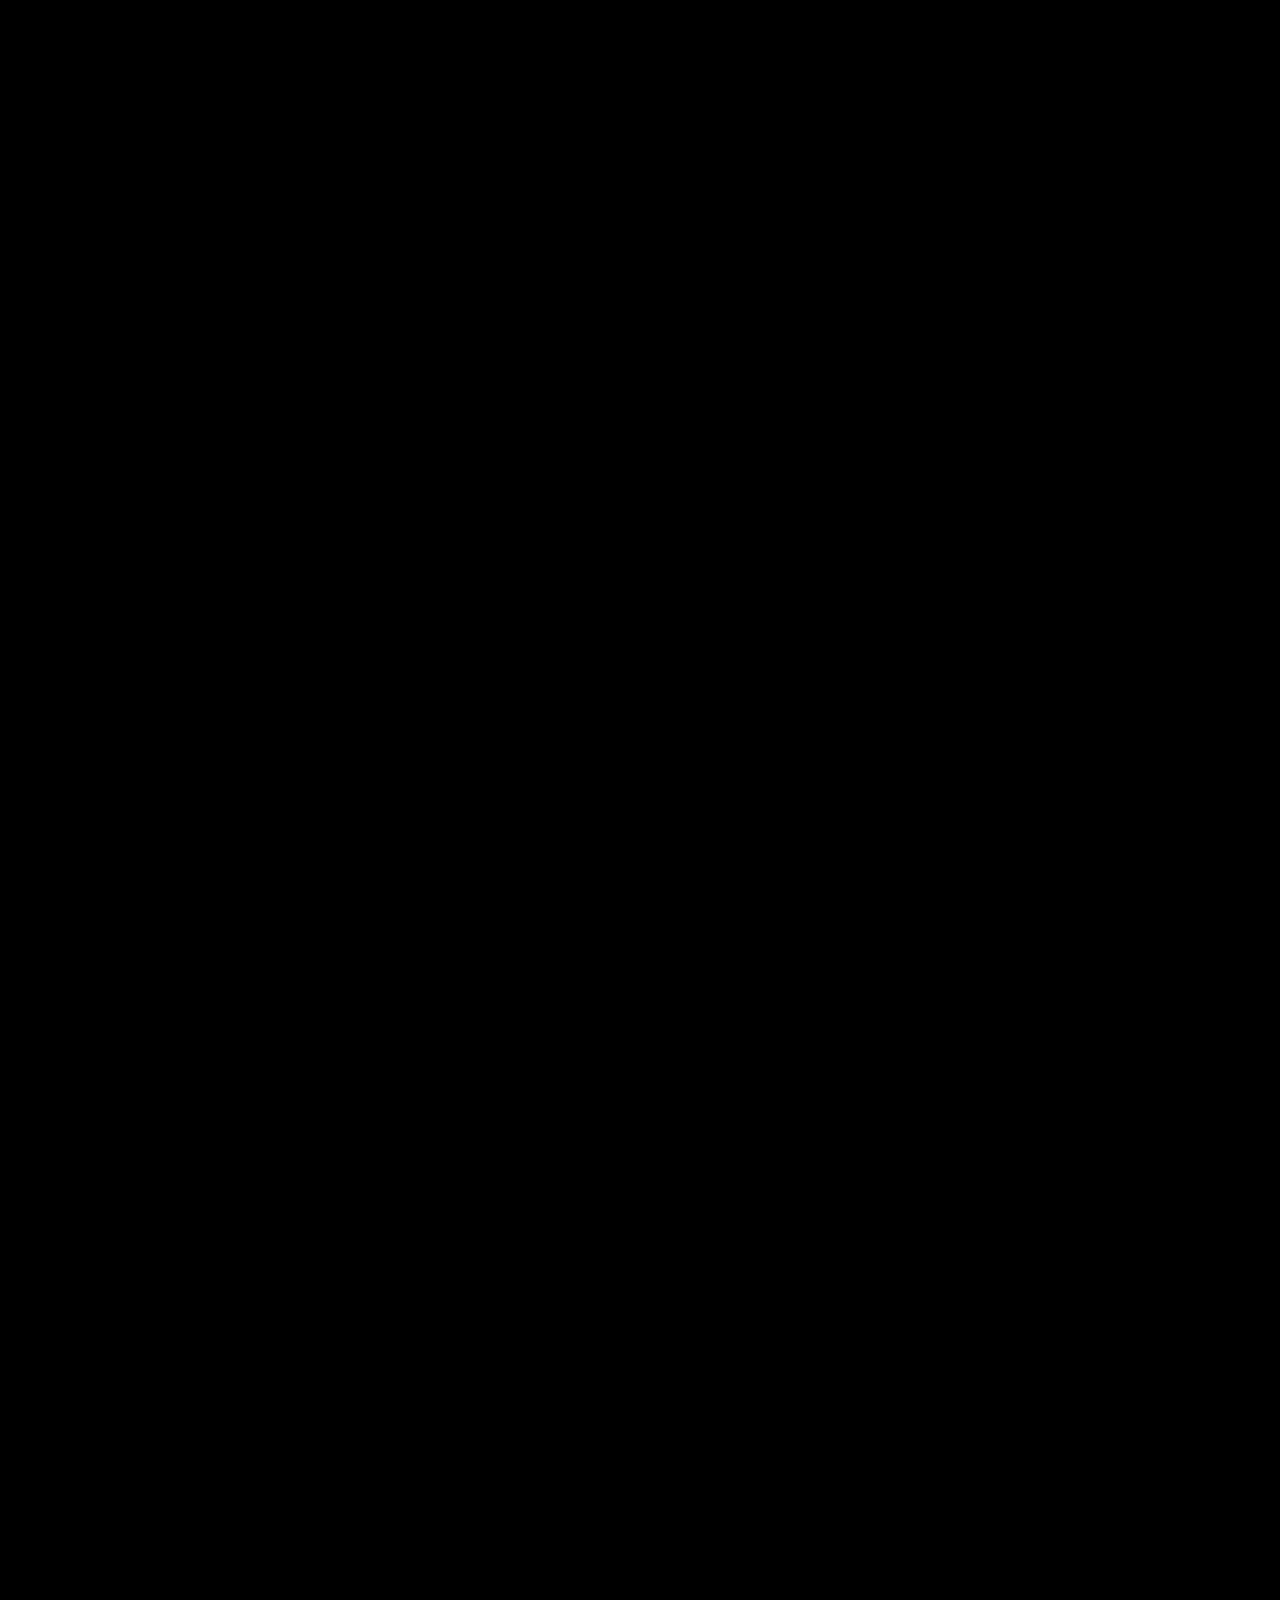
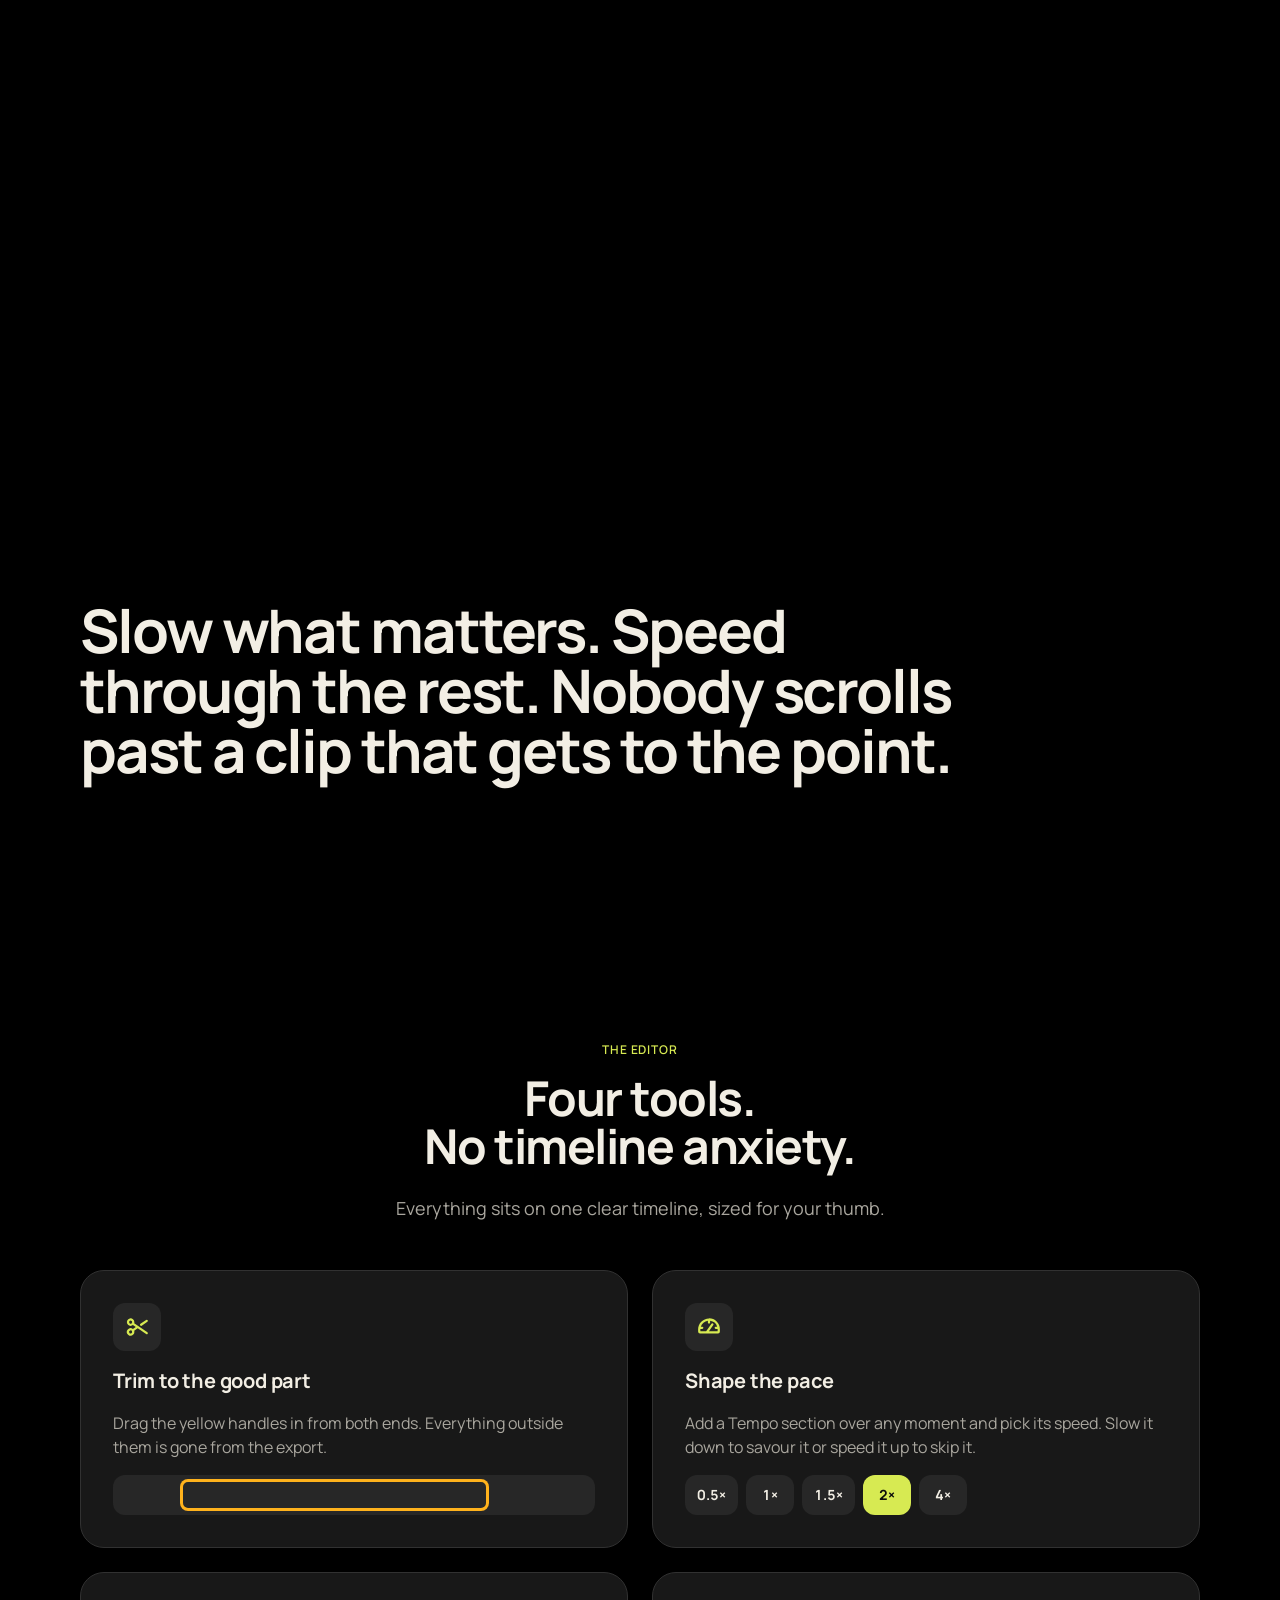
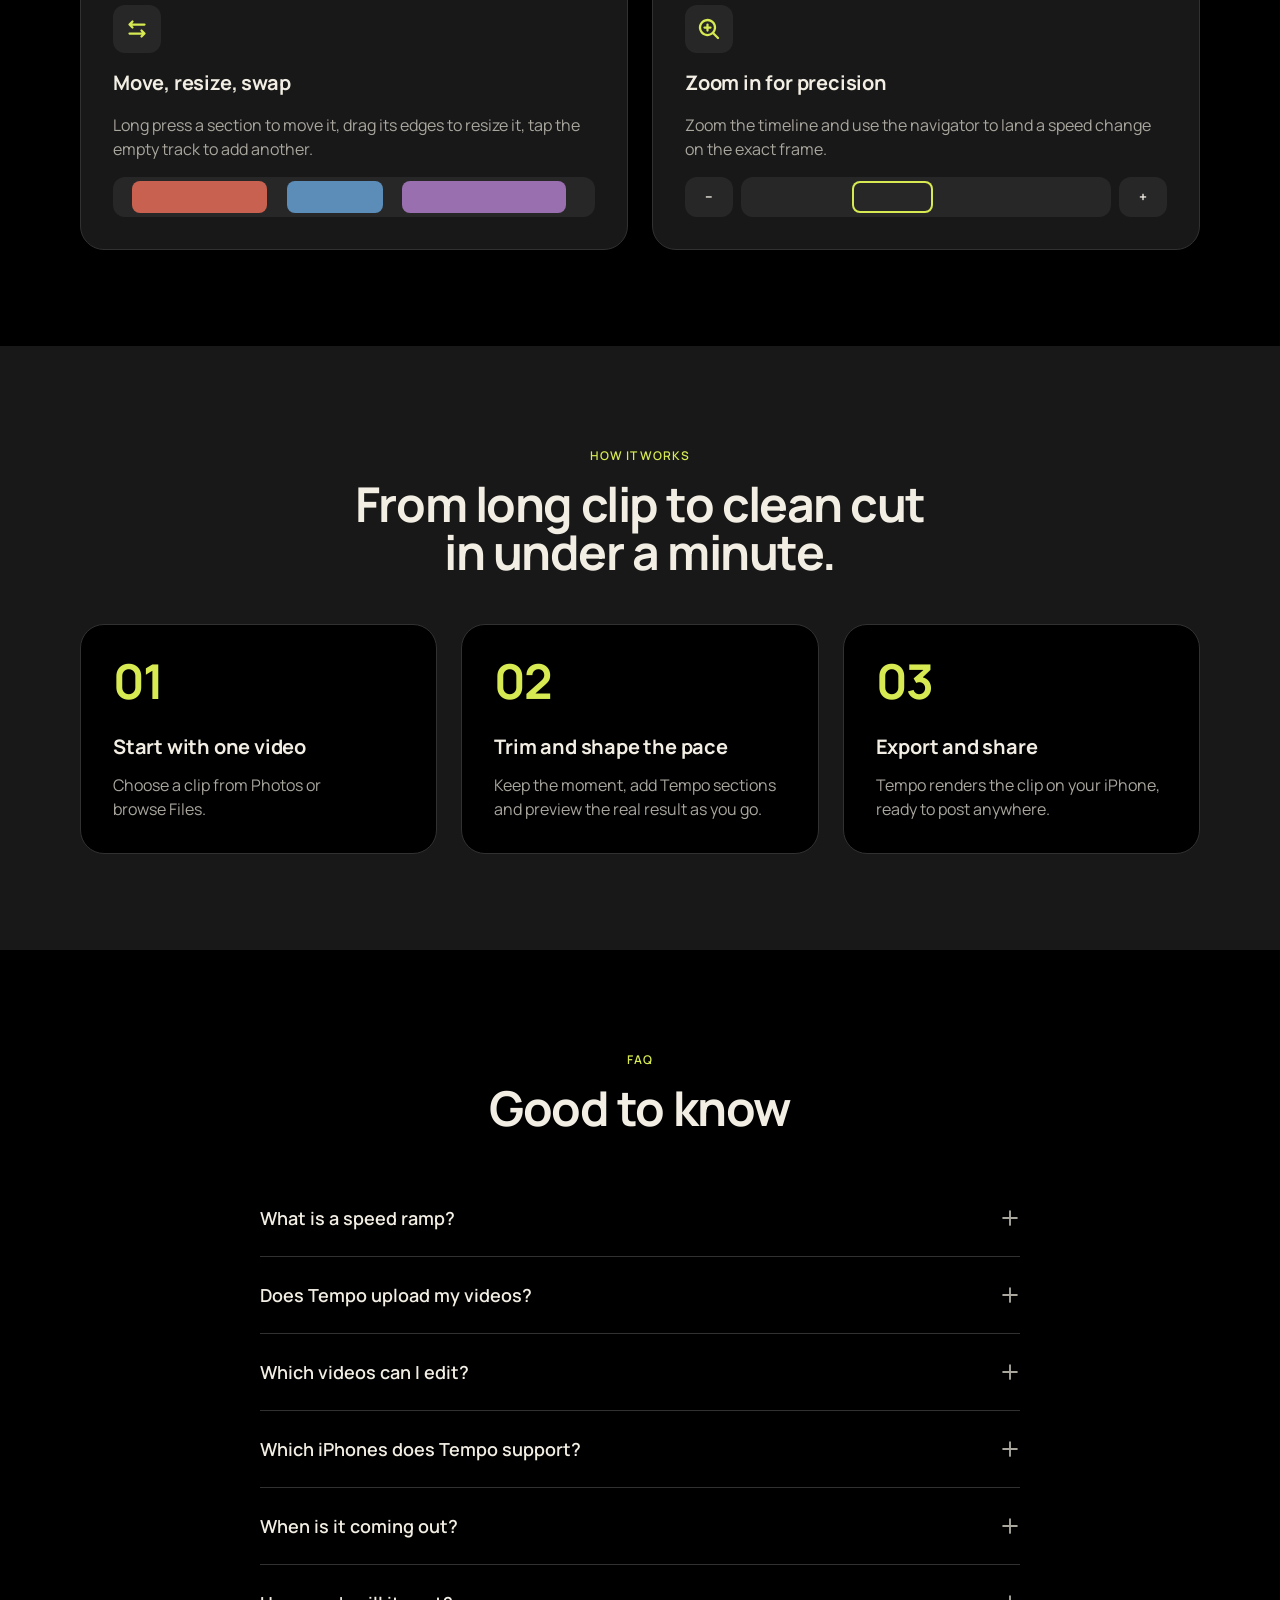
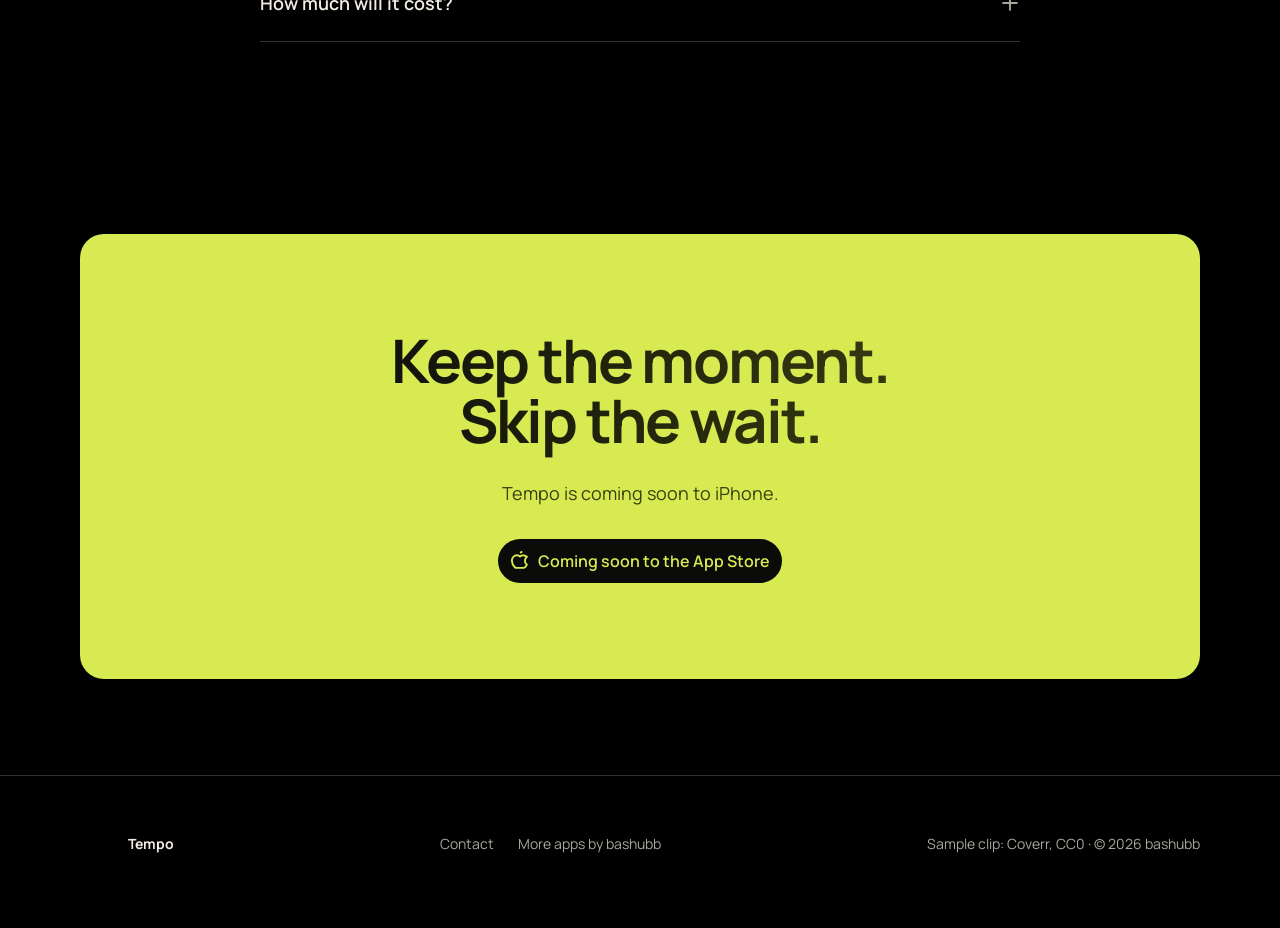
==== commit 8bc491c2: "Revert the Low Power Mode change: 'Tap to play' is back when iOS refuses autoplay Co-Authored-By: Cl" ====
--- a/docs/index.html
+++ b/docs/index.html
@@ -20,7 +20,7 @@
 <link rel="icon" href="assets/fav/favicon-192.png" type="image/png" sizes="192x192">
 <link rel="apple-touch-icon" href="assets/fav/apple-touch-icon.png">
 <link rel="preload" href="assets/fonts/manrope-latin.woff2" as="font" type="font/woff2" crossorigin>
-<link rel="stylesheet" href="assets/landing.css?v=51">
+<link rel="stylesheet" href="assets/landing.css?v=52">
 <link rel="stylesheet" href="assets/tempo.css?v=36">
 <script type="application/ld+json">
 {
@@ -239,7 +239,7 @@
   </div>
 </footer>
 
-<script src="assets/landing.js?v=51"></script>
+<script src="assets/landing.js?v=52"></script>
 <script>
 (() => {
   const L = window.Landing;
--- a/docs/assets/landing.css
+++ b/docs/assets/landing.css
@@ -393,9 +393,12 @@
 .film-intro { position: relative; height: 100vh; height: 100svh; overflow: hidden; background: var(--film-bg, #000); color: var(--film-fg, #fff); }
 .film-intro video { position: absolute; inset: 0; width: 100%; height: 100%; object-fit: cover; transform: translate3d(0, calc(var(--tug, 0px) * -1), 0); transition: transform 400ms var(--ease); }
 .film-intro.pulling video { transition: none; }
-/* never a play button on the film, not even the native one */
+/* never the native play glyph; if autoplay is refused (Low Power Mode) a quiet "Tap to play" instead */
 .film-intro video::-webkit-media-controls-start-playback-button { display: none !important; -webkit-appearance: none; }
 .film-intro video::-webkit-media-controls { display: none !important; }
+.film-intro::after { content: "Tap to play"; position: absolute; left: 50%; top: 50%; padding: var(--s-75) var(--s-200); border-radius: 9999px; background: rgba(0, 0, 0, 0.55); color: #fff;
+  font-size: 14px; line-height: 20px; font-weight: 600; transform: translate(-50%, -50%); opacity: 0; pointer-events: none; transition: opacity 300ms var(--ease); }
+.film-intro.tap::after { opacity: 1; }
 .film-intro.held, .film-held .island { touch-action: none; overscroll-behavior: none; }
 .film-intro-ui { position: absolute; left: 0; right: 0; bottom: calc(var(--s-300) + var(--ui-bottom)); display: grid; justify-items: center; gap: var(--s-100); pointer-events: none; }
 .film-intro-hint { padding: var(--s-50) var(--s-100); border-radius: 9999px; background: rgba(0, 0, 0, 0.6); color: #fff; font-size: 12px; line-height: 16px; font-weight: 600; opacity: 0; transform: translateY(4px); transition: opacity 300ms var(--ease), transform 300ms var(--ease); }
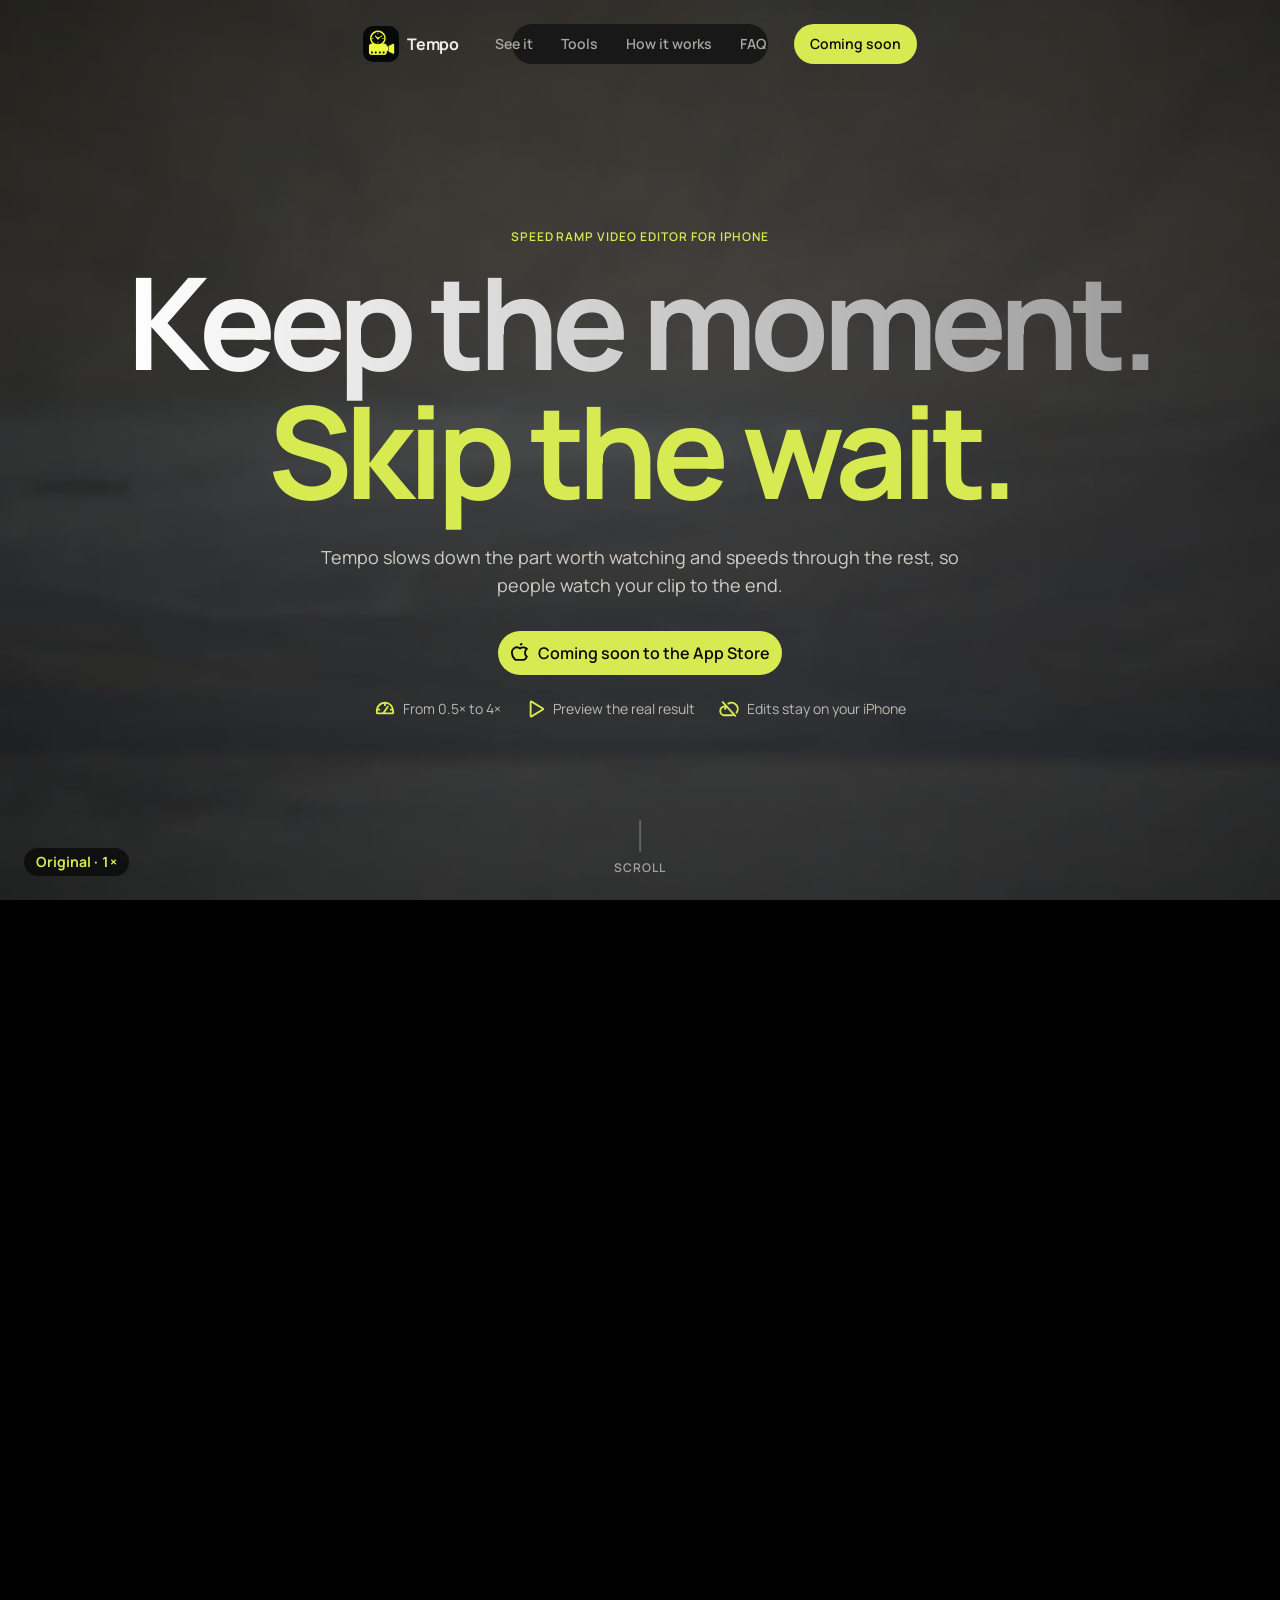
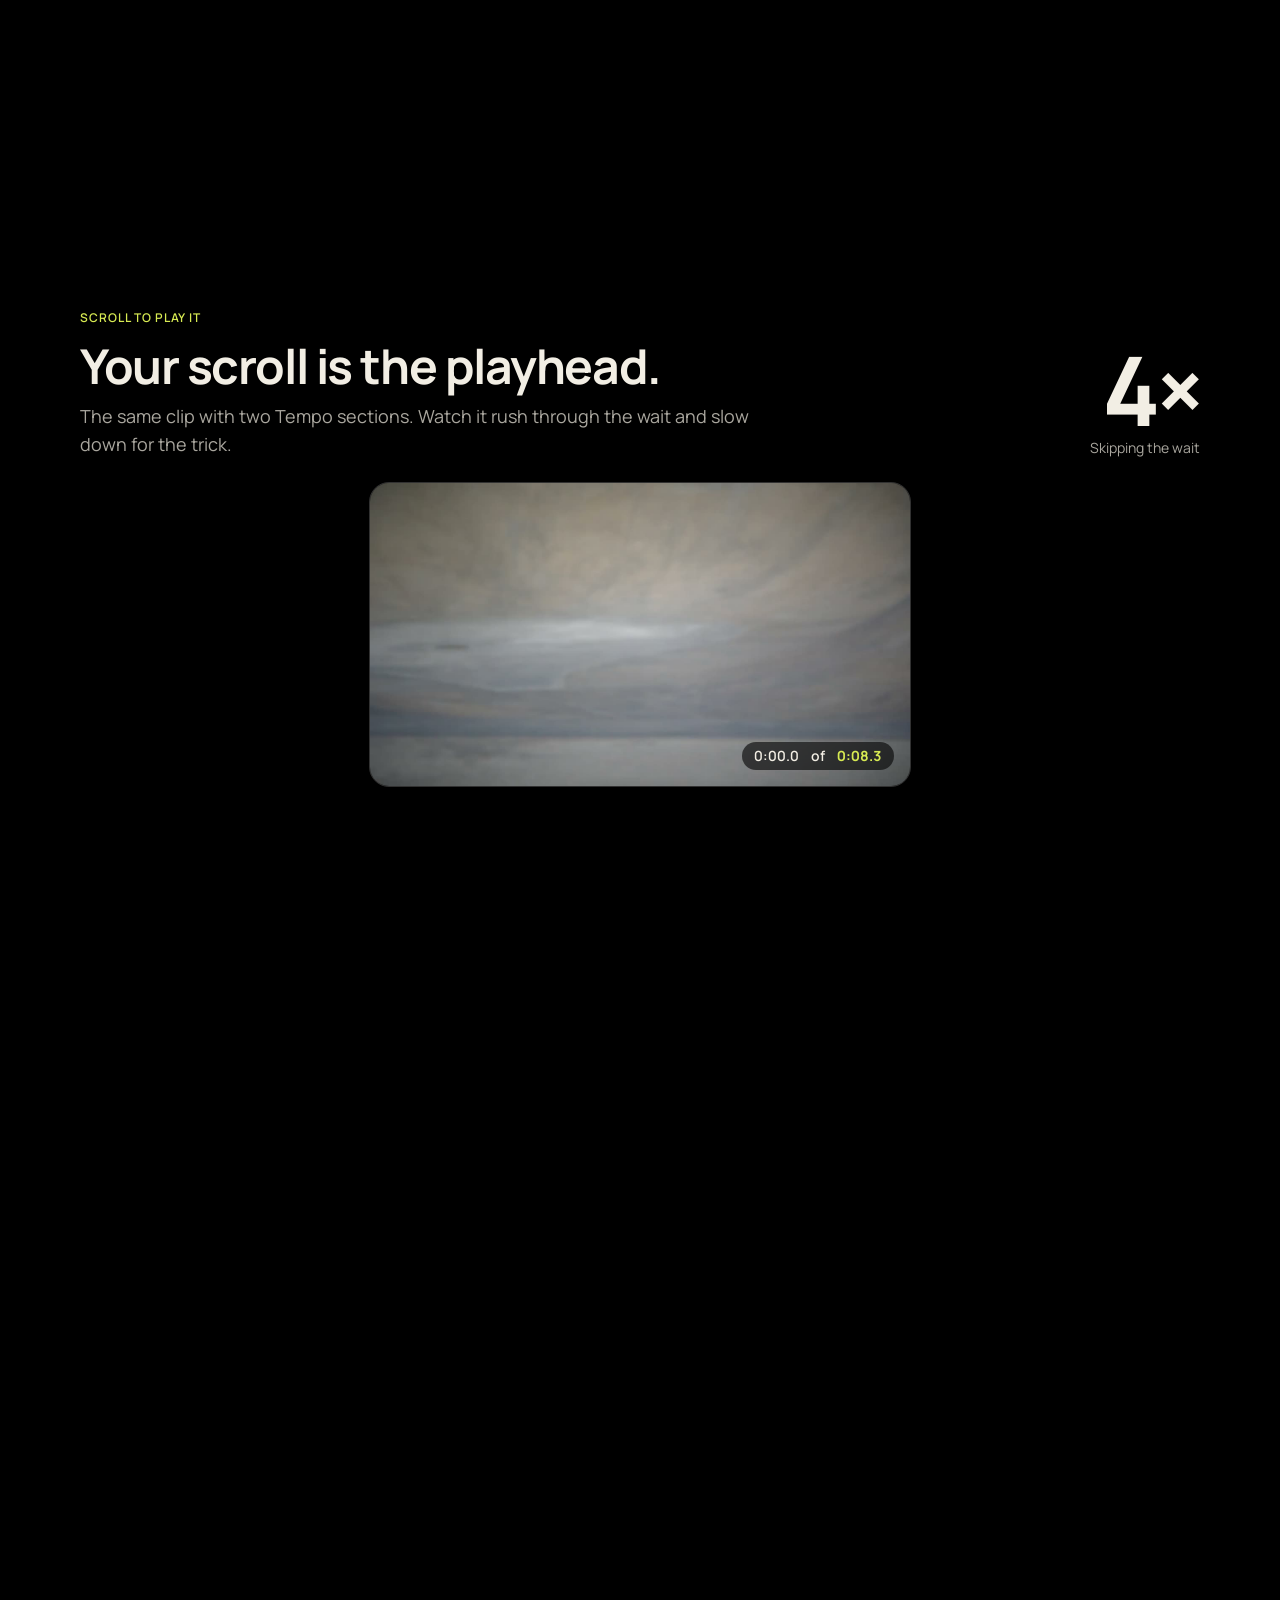
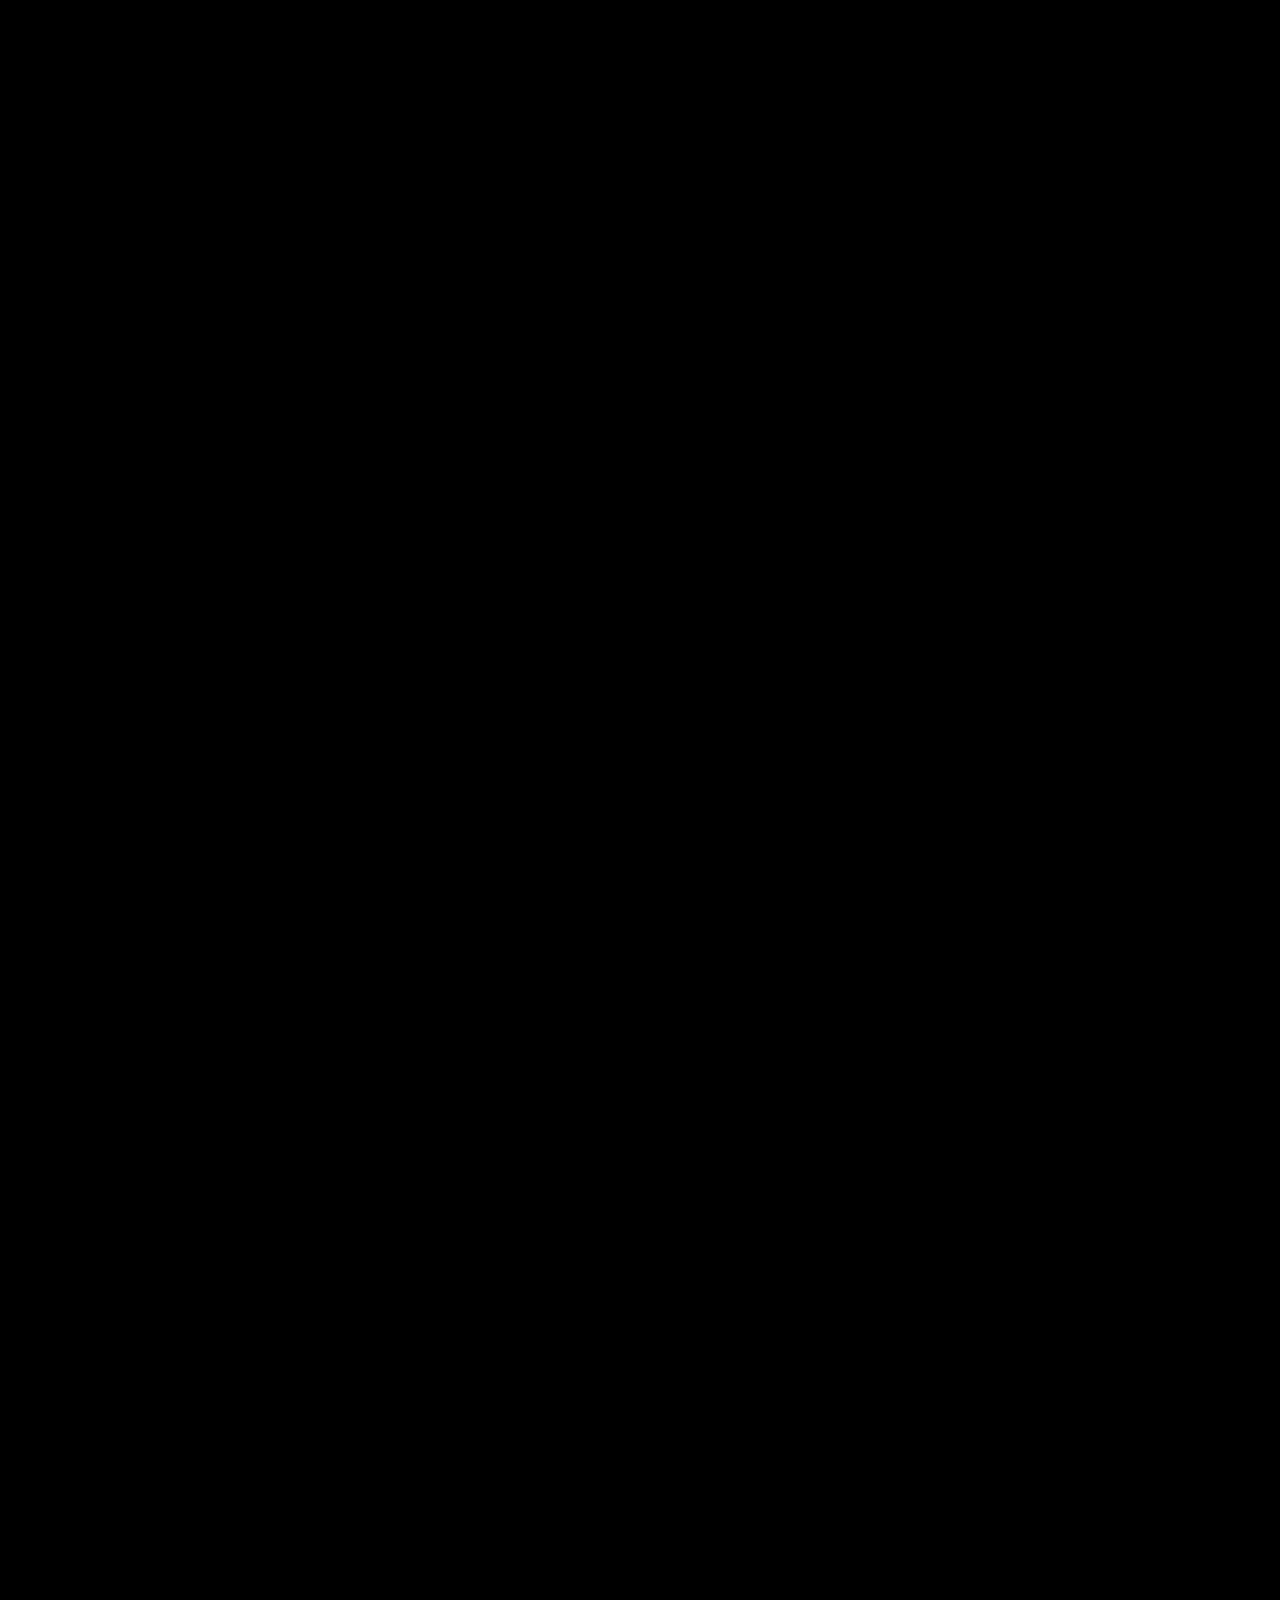
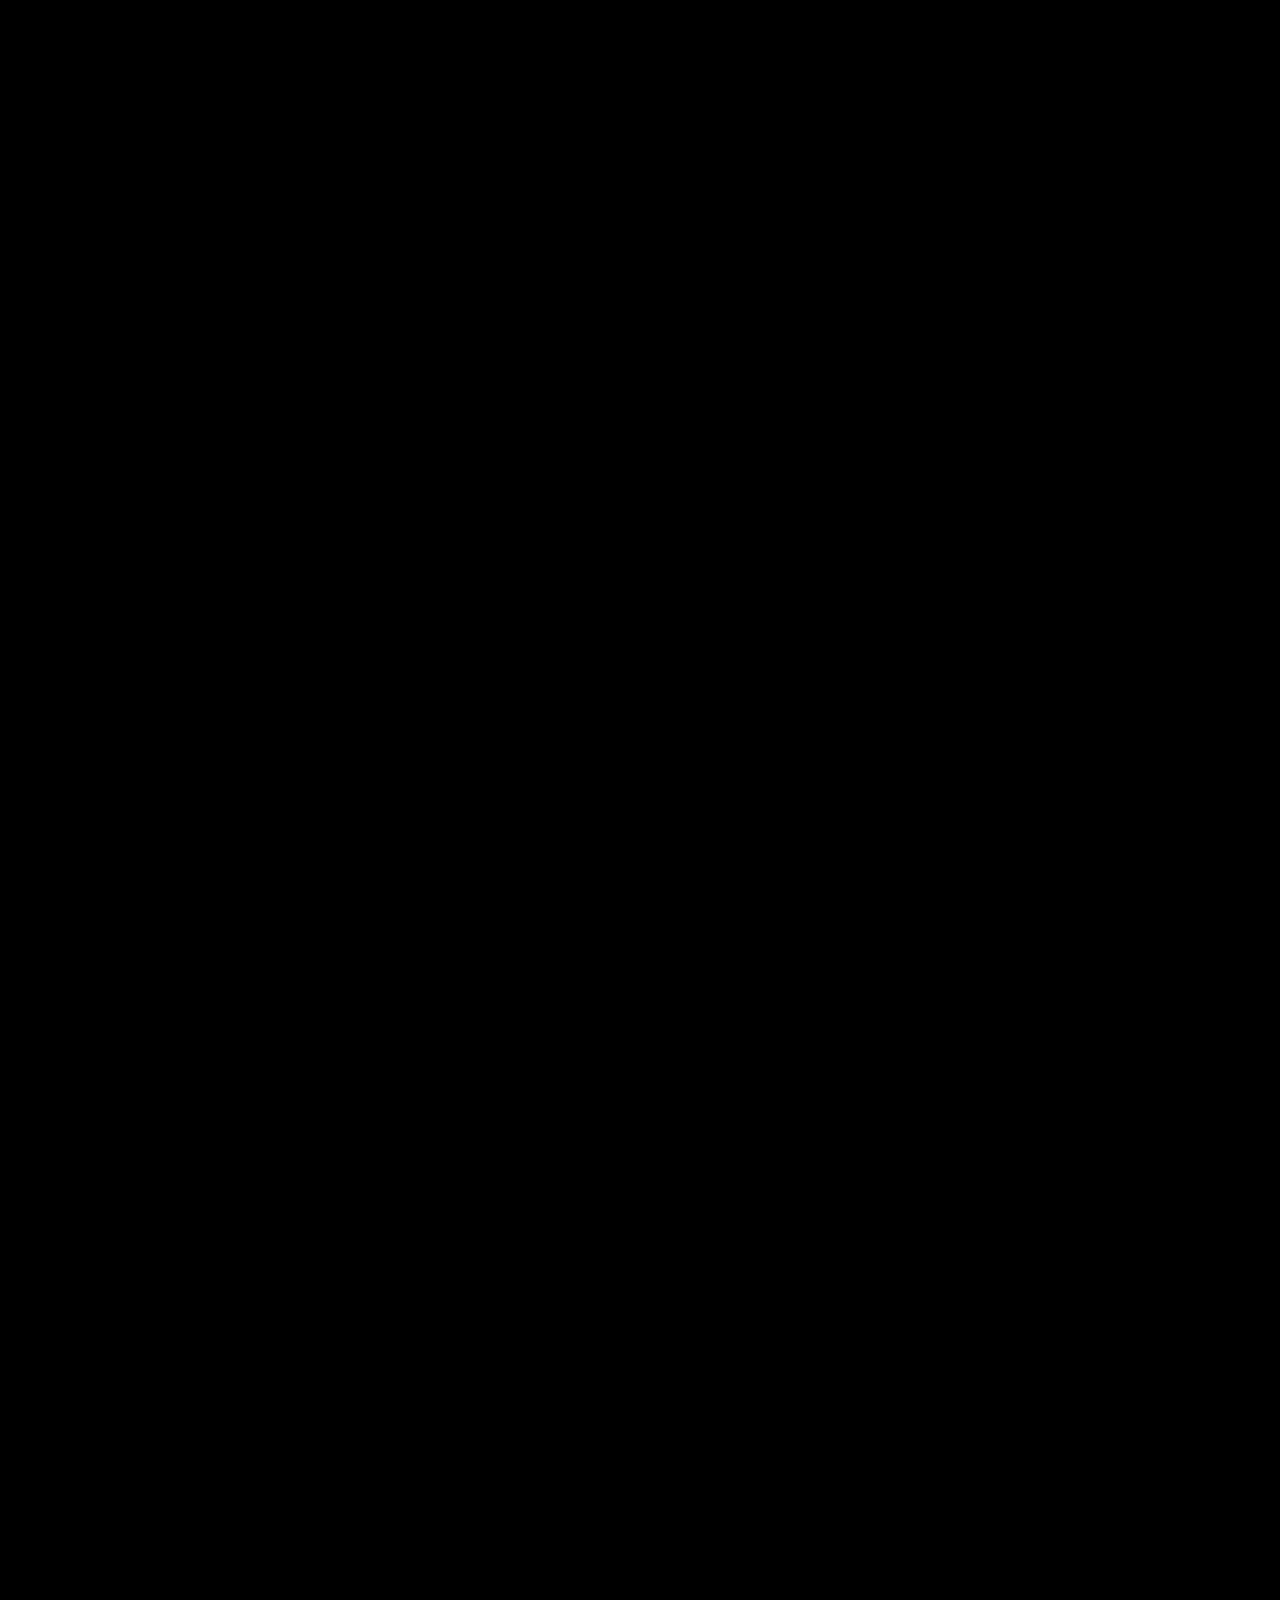
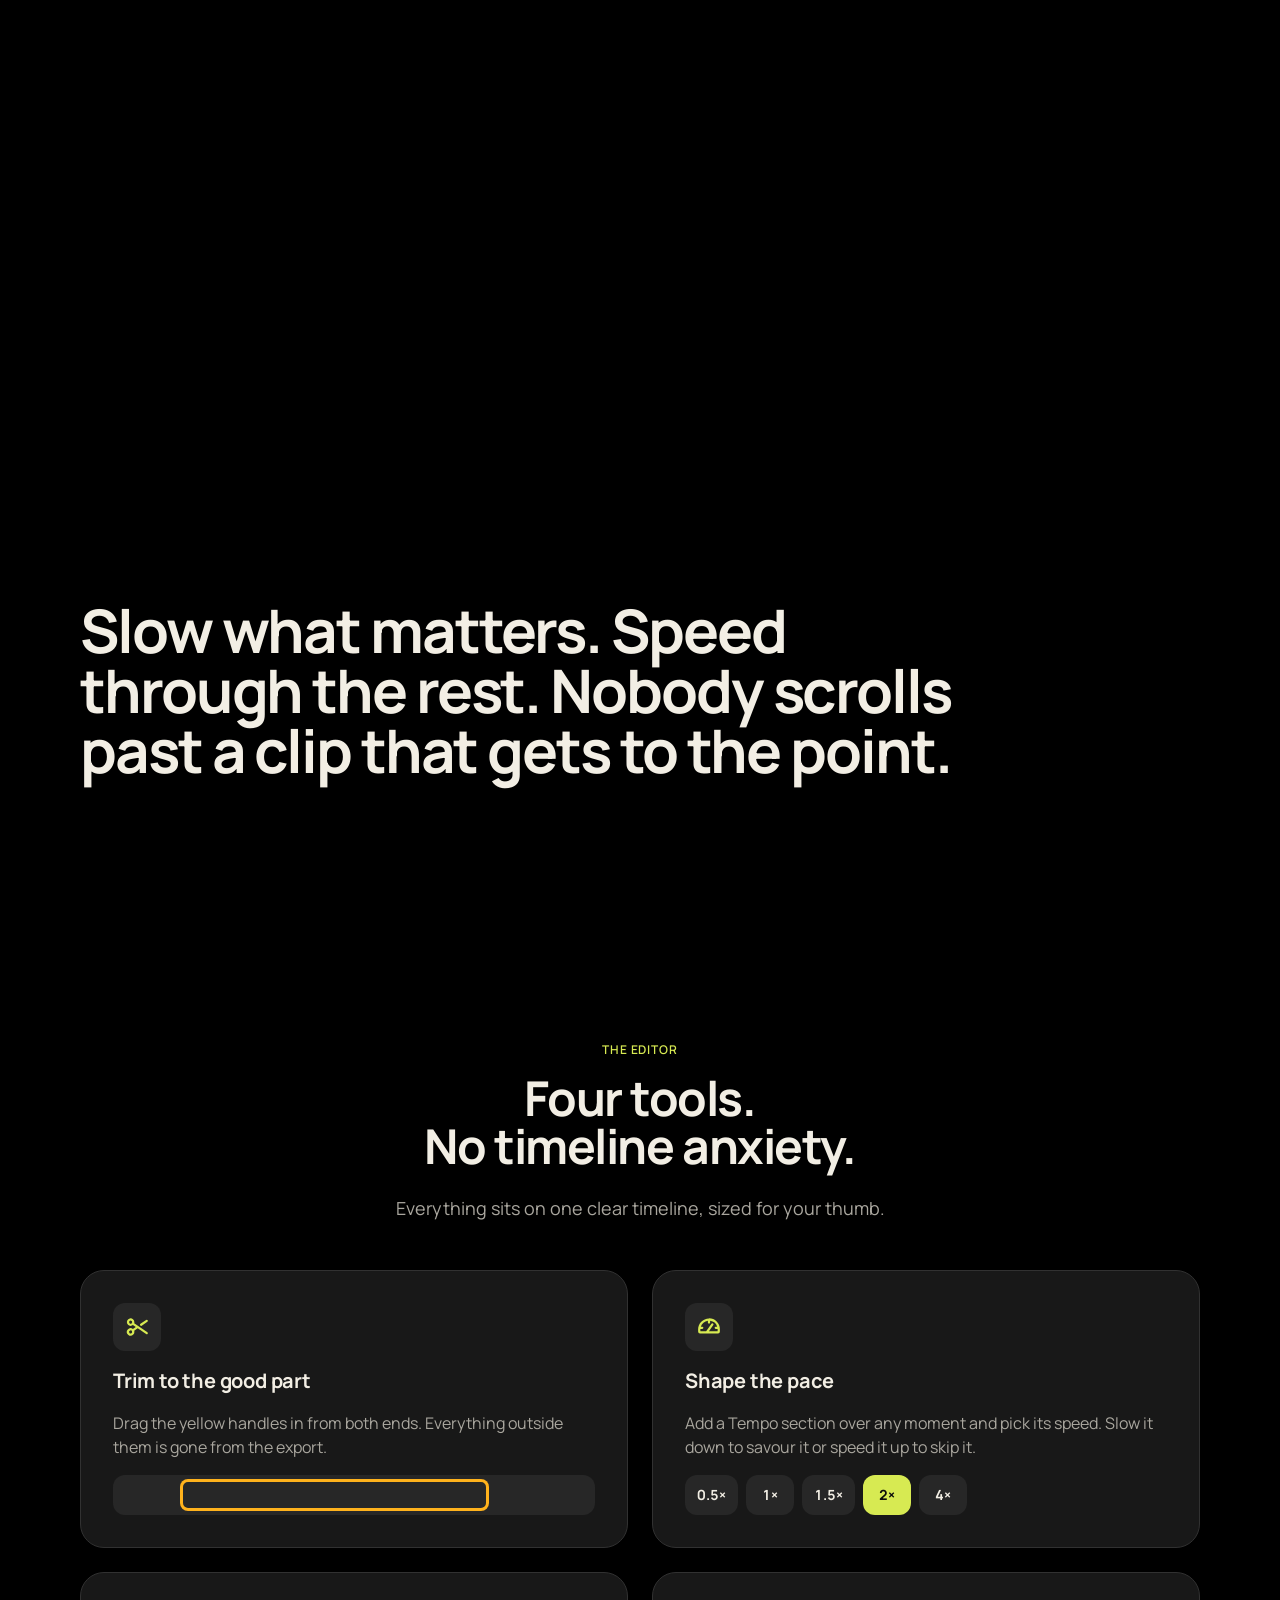
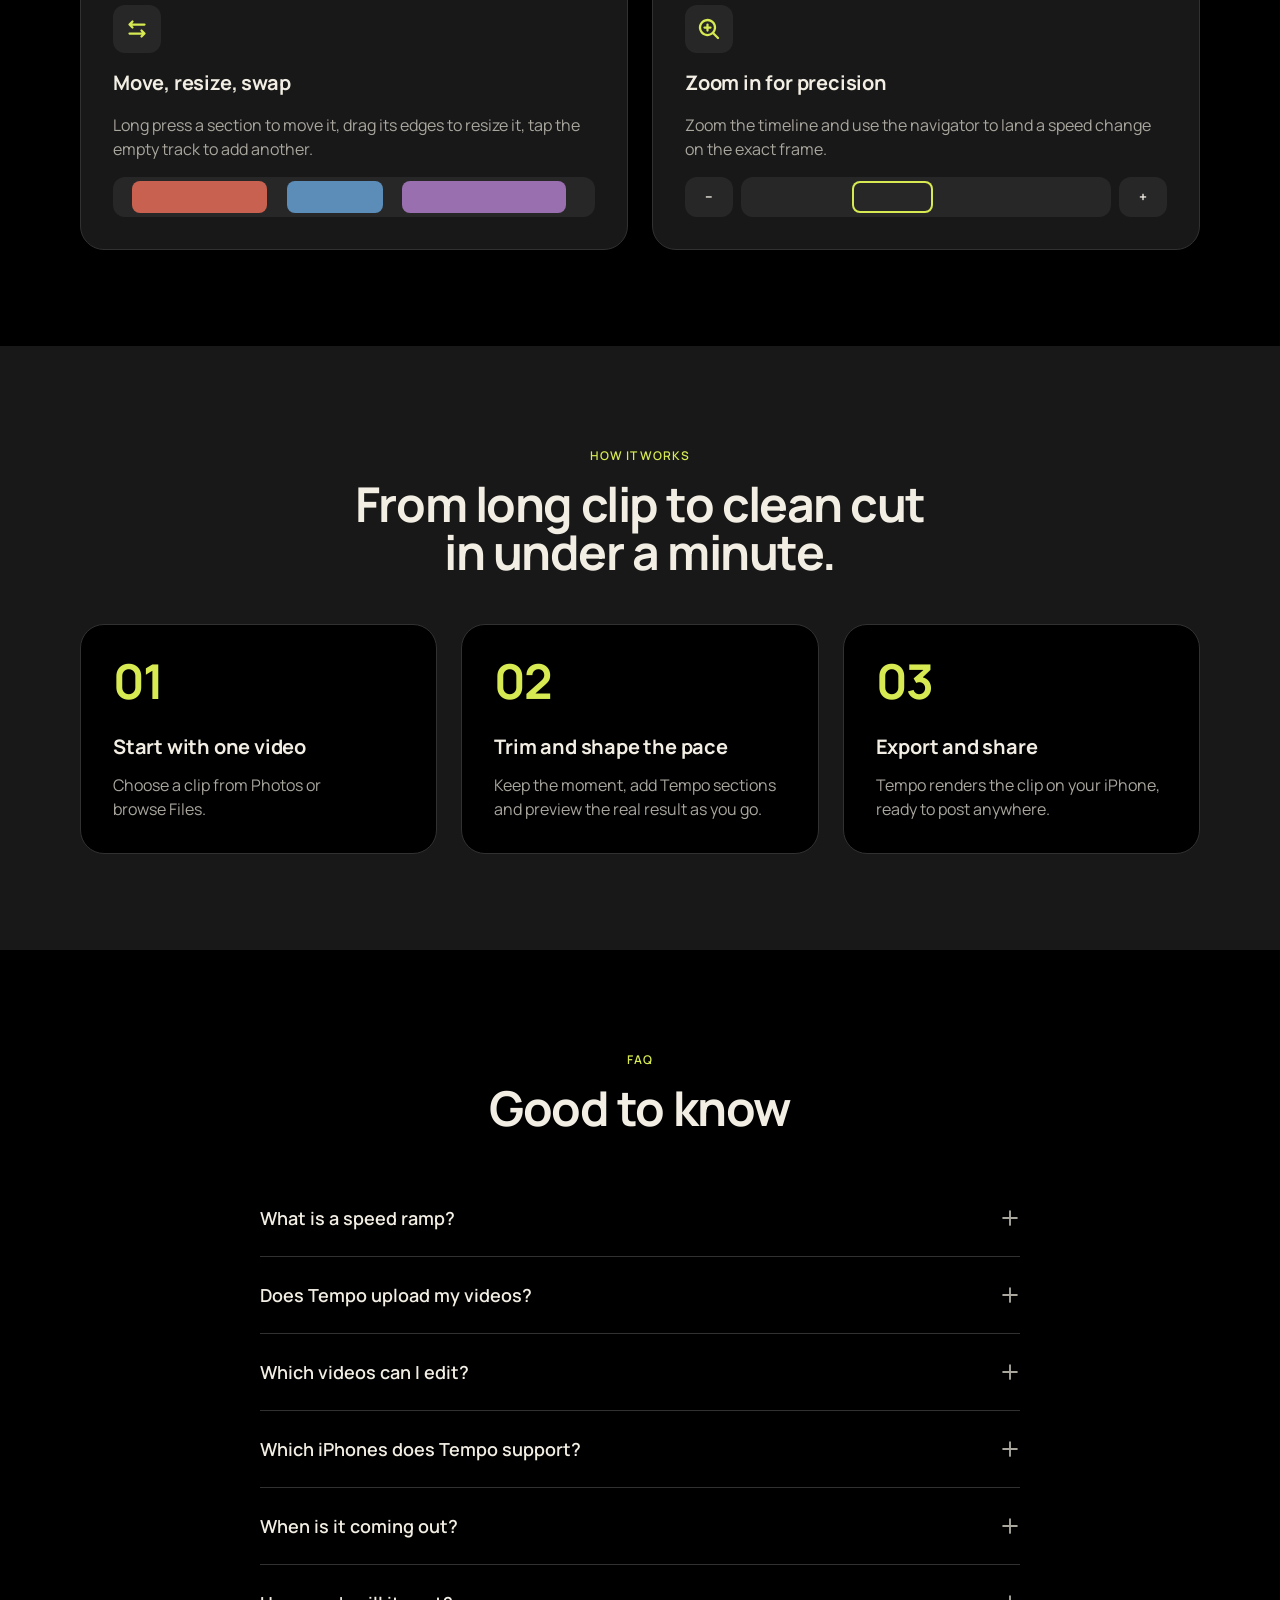
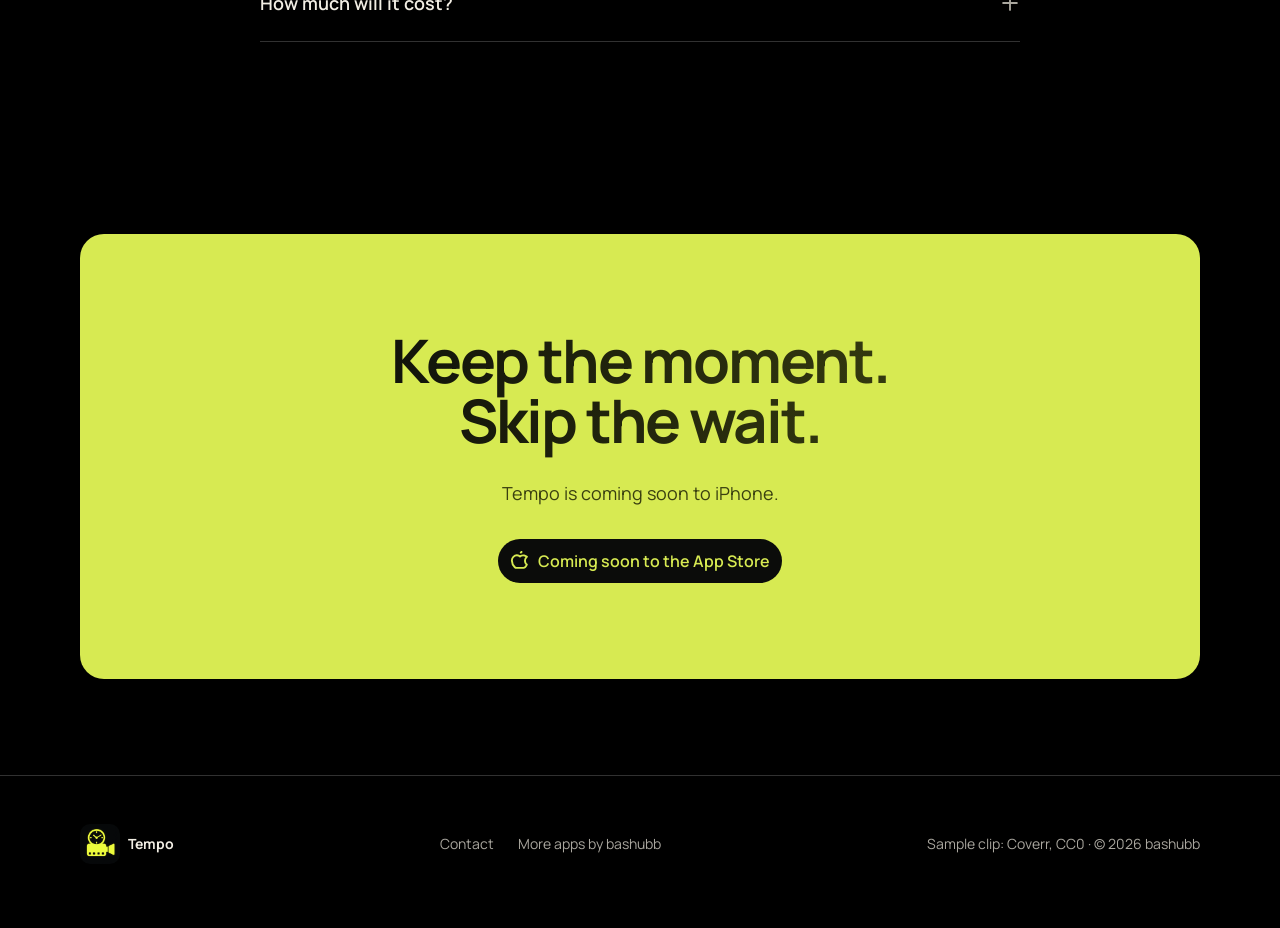
==== commit 98fbf54c: "Phones: one 64 px rhythm for every section, menu jumps land under the bar; privacy and support rebui" ====
--- a/docs/index.html
+++ b/docs/index.html
@@ -13,14 +13,19 @@
 <meta property="og:title" content="Tempo: Keep the moment. Skip the wait.">
 <meta property="og:description" content="Slow what matters, speed through the rest. A speed ramp video editor for iPhone, coming soon.">
 <meta property="og:url" content="https://bashubb.com/tempo/">
-<meta property="og:image" content="https://bashubb.com/tempo/assets/media/tempo-skate-poster.jpg">
+<meta property="og:image" content="https://bashubb.com/tempo/assets/social-preview.jpg">
+<meta property="og:image:width" content="1200">
+<meta property="og:image:height" content="630">
+<meta property="og:image:alt" content="Tempo: keep the moment, skip the wait. A speed ramp video editor for iPhone.">
 <meta name="twitter:card" content="summary_large_image">
+<meta name="twitter:image" content="https://bashubb.com/tempo/assets/social-preview.jpg">
+<meta name="twitter:image:alt" content="Tempo: keep the moment, skip the wait. A speed ramp video editor for iPhone.">
 <link rel="icon" href="assets/fav/favicon-32.png" type="image/png" sizes="32x32">
 <link rel="icon" href="assets/fav/favicon-48.png" type="image/png" sizes="48x48">
 <link rel="icon" href="assets/fav/favicon-192.png" type="image/png" sizes="192x192">
 <link rel="apple-touch-icon" href="assets/fav/apple-touch-icon.png">
 <link rel="preload" href="assets/fonts/manrope-latin.woff2" as="font" type="font/woff2" crossorigin>
-<link rel="stylesheet" href="assets/landing.css?v=52">
+<link rel="stylesheet" href="assets/landing.css?v=54">
 <link rel="stylesheet" href="assets/tempo.css?v=36">
 <script type="application/ld+json">
 {
--- a/docs/assets/landing.css
+++ b/docs/assets/landing.css
@@ -411,3 +411,40 @@
 video::-webkit-media-controls-start-playback-button { display: none !important; -webkit-appearance: none; }
 video::-webkit-media-controls-overlay-play-button { display: none !important; }
 video:not([controls])::-webkit-media-controls { display: none !important; }
+
+/* ===== Phones: one rhythm for every section =====
+   64px above and below each section's content; a jump from the menu lands right under the bar,
+   so every section starts the same distance below it. */
+@media (max-width: 720px), (pointer: coarse) and (max-height: 540px) {
+  html { scroll-padding-top: var(--nav-h) !important; }
+  .m-sec, .pad, .tagline-band { padding-block: var(--s-700) !important; }
+}
+@media (pointer: coarse) and (max-height: 540px) and (orientation: landscape) {
+  .m-sec, .pad, .tagline-band { padding-block: var(--s-600) !important; }
+}
+
+/* ===== Subpages (privacy, support): the same bar, type and colours, a readable column ===== */
+.doc { max-width: 720px; }
+.doc-head { padding: calc(var(--nav-h) + var(--s-700)) 0 var(--s-500); }
+.doc-head .hero-title { font-size: 48px; line-height: 1; padding-bottom: 0.16em; }
+.doc-head .eyebrow { display: inline-block; margin-bottom: var(--s-200); }
+.doc-head .lead { margin-top: var(--s-200); }
+.doc-body { padding: 0 0 var(--s-900); }
+.doc-body h2 { margin: var(--s-600) 0 var(--s-100); font-size: 24px; line-height: 32px; letter-spacing: -0.02em; }
+.doc-body h2:first-child { margin-top: 0; }
+.doc-body h3 { margin: var(--s-400) 0 var(--s-75); font-size: 18px; line-height: 28px; }
+.doc-body p, .doc-body li { color: var(--muted); }
+.doc-body p + p, .doc-body ul + p, .doc-body p + ul { margin-top: var(--s-100); }
+.doc-body ul { margin: var(--s-100) 0 0; padding-left: var(--s-300); display: grid; gap: var(--s-75); }
+.doc-body strong { color: var(--text); font-weight: 700; }
+.doc-body a { color: var(--accent-text, var(--text)); text-underline-offset: 3px; }
+.doc-body .faq { max-width: none; margin: var(--s-100) 0 0; }
+.doc-body .faq summary { font-weight: 600; }
+.doc-body .contact { margin-top: var(--s-700); padding: var(--s-400); border-radius: 24px; background: var(--surface); border: 1px solid var(--line); }
+.doc-body .contact p:first-child { color: var(--text); font-size: 18px; line-height: 28px; }
+@media (max-width: 720px) {
+  .doc-head { padding: calc(var(--nav-h) + var(--s-500)) 0 var(--s-400); }
+  .doc-head .hero-title { font-size: 36px; line-height: 40px; }
+  .doc-body { padding-bottom: var(--s-700); }
+  .doc-body .contact { padding: var(--s-300); }
+}
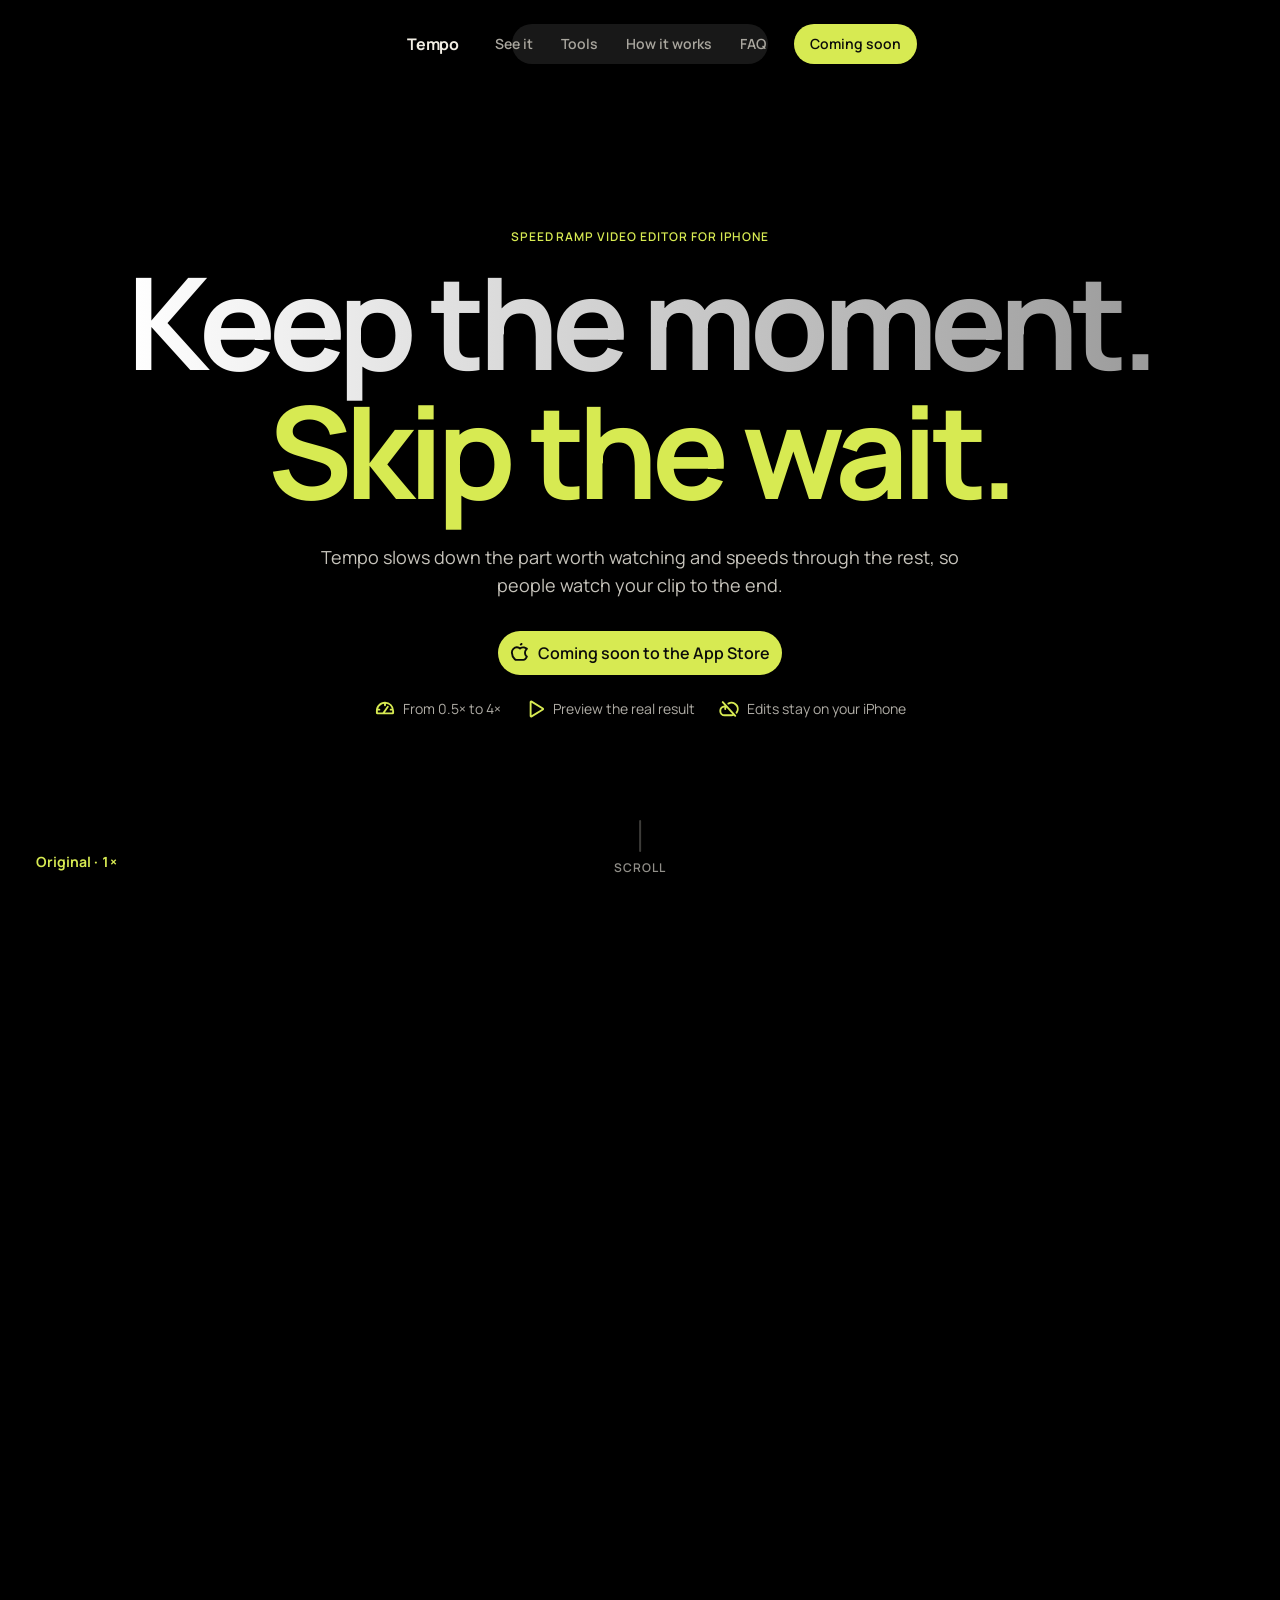
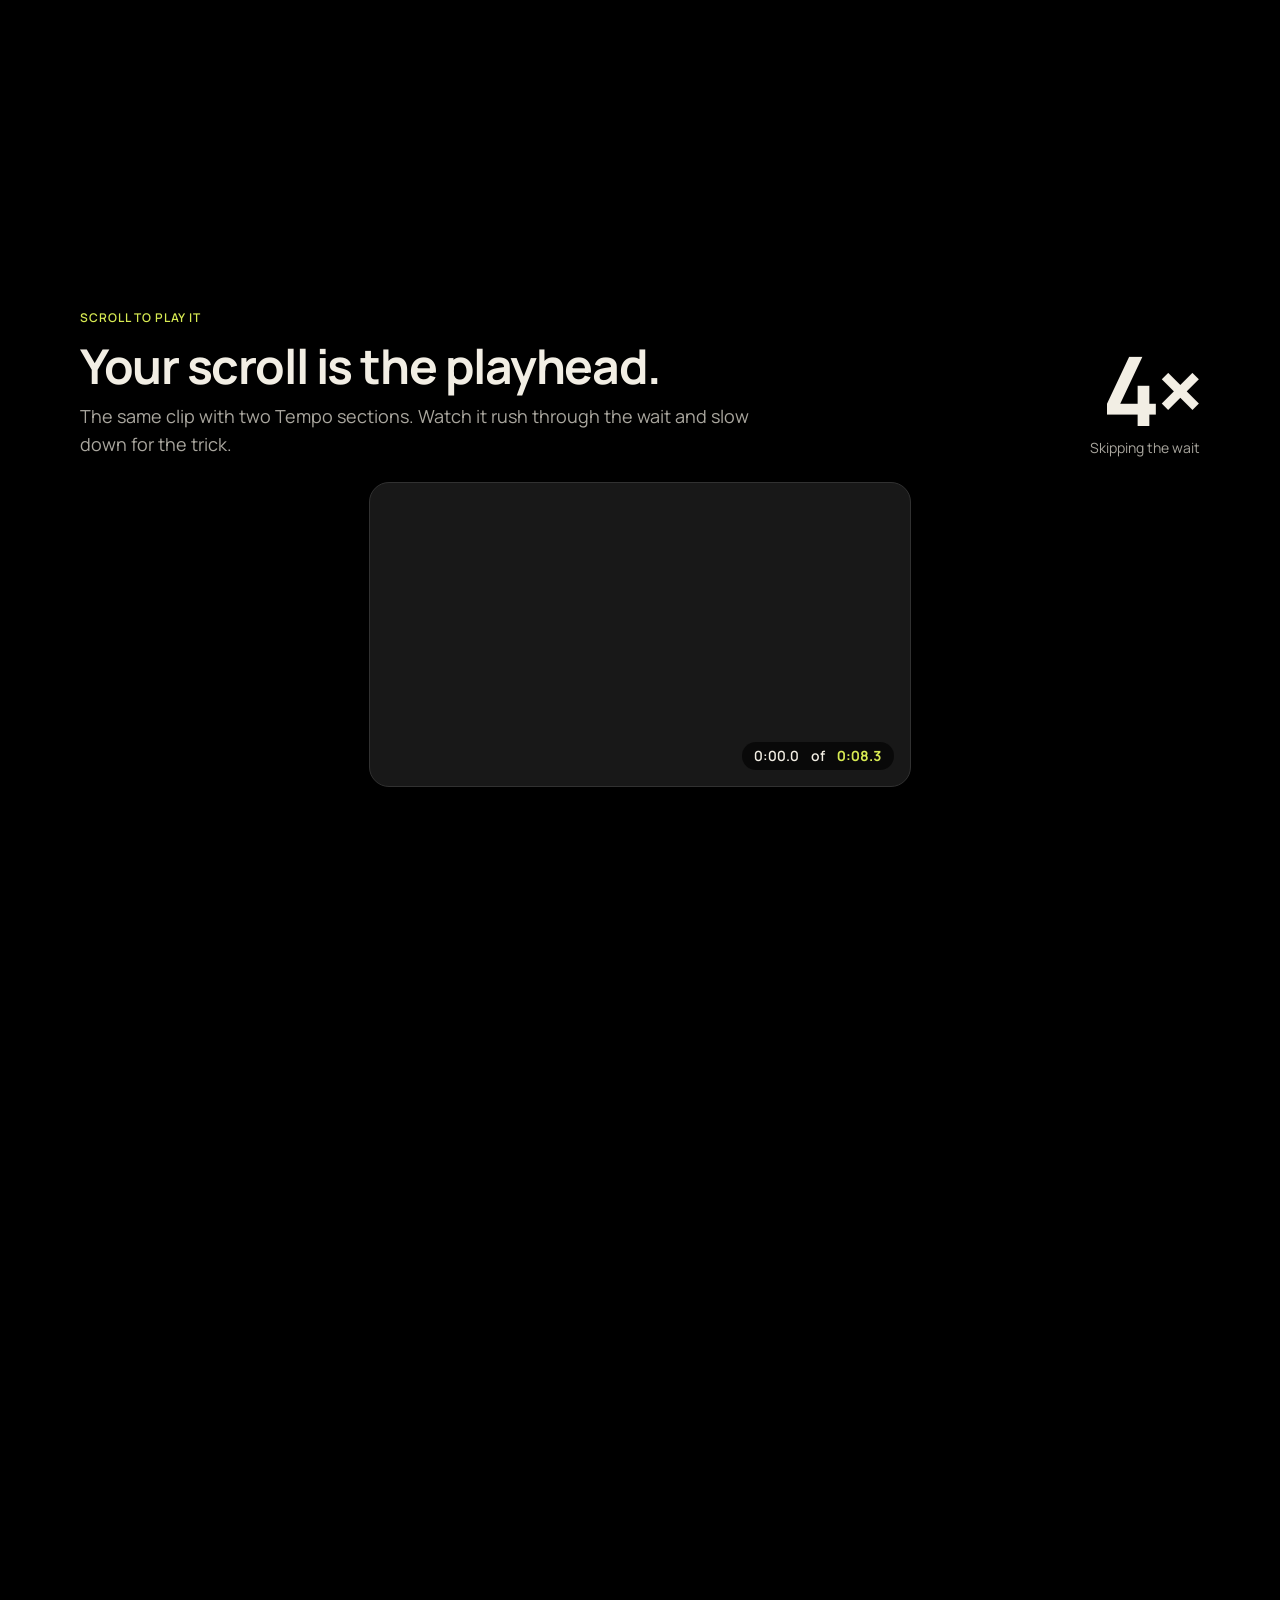
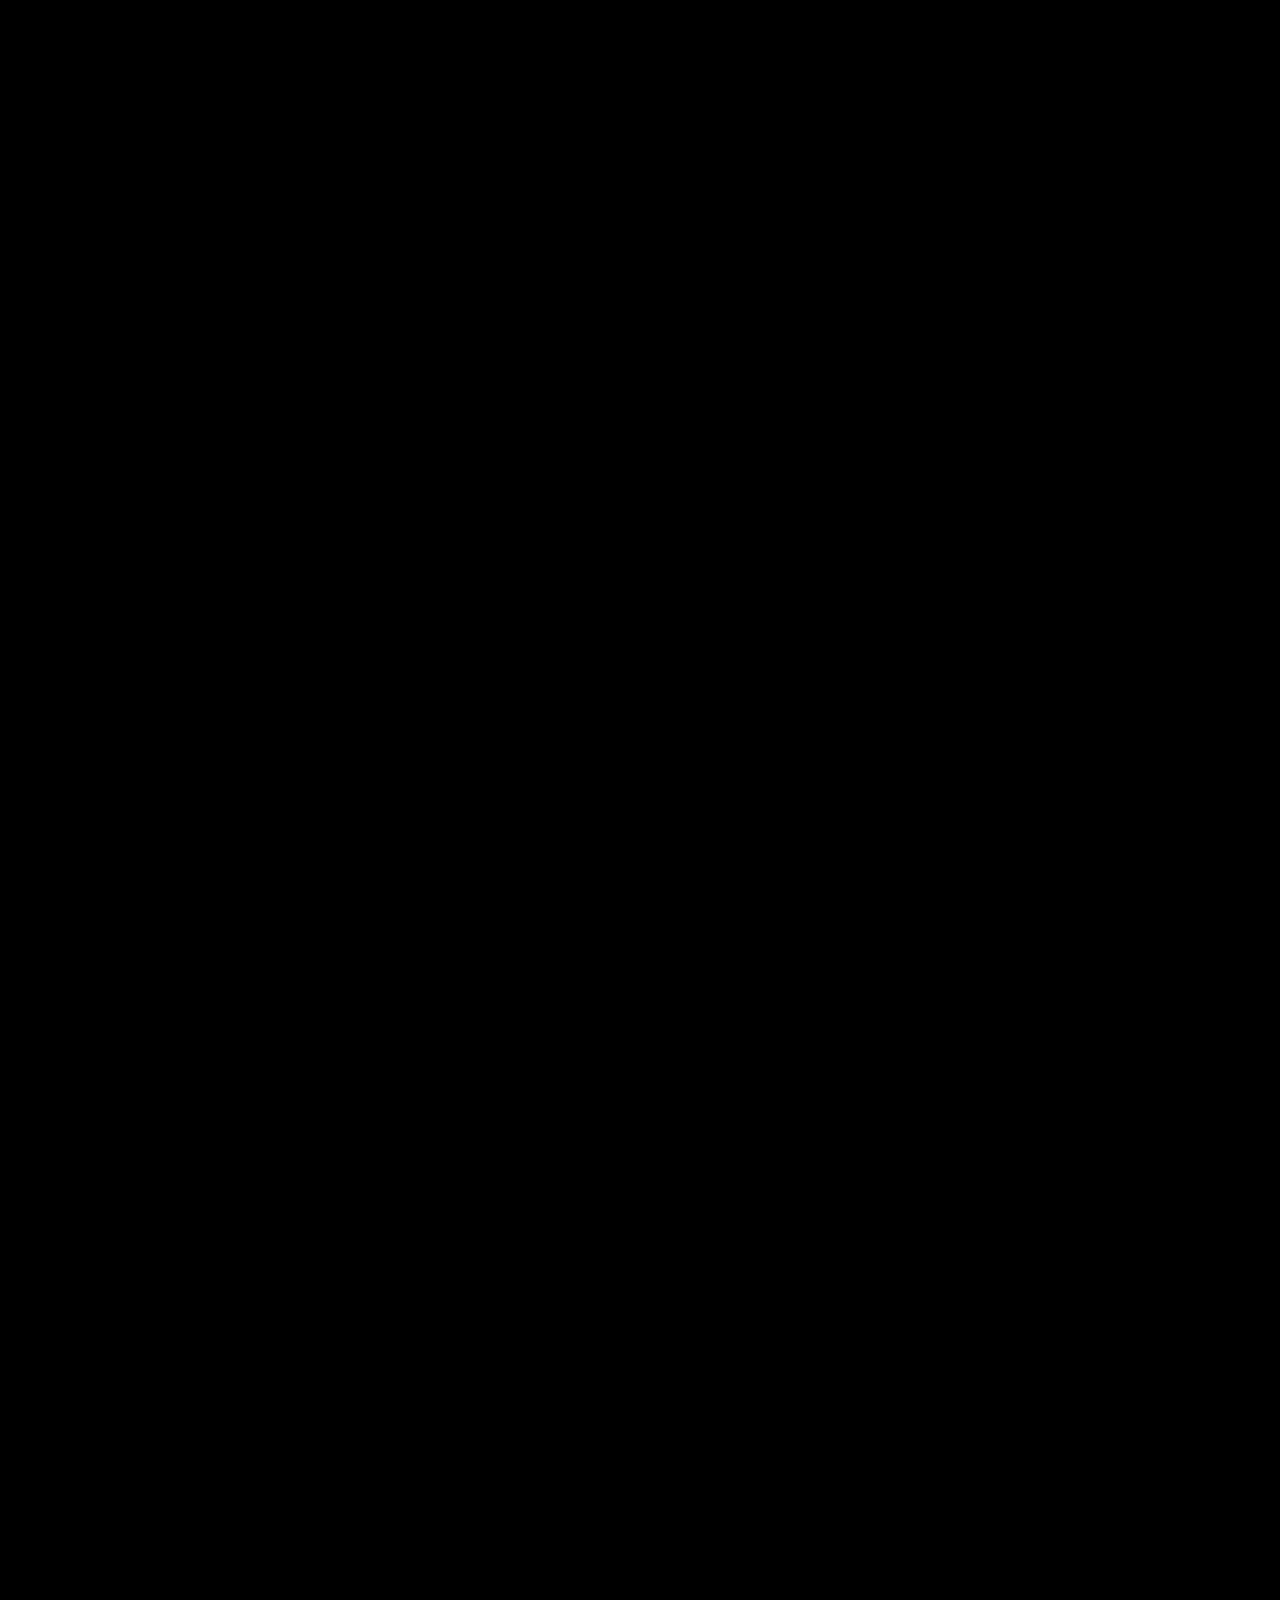
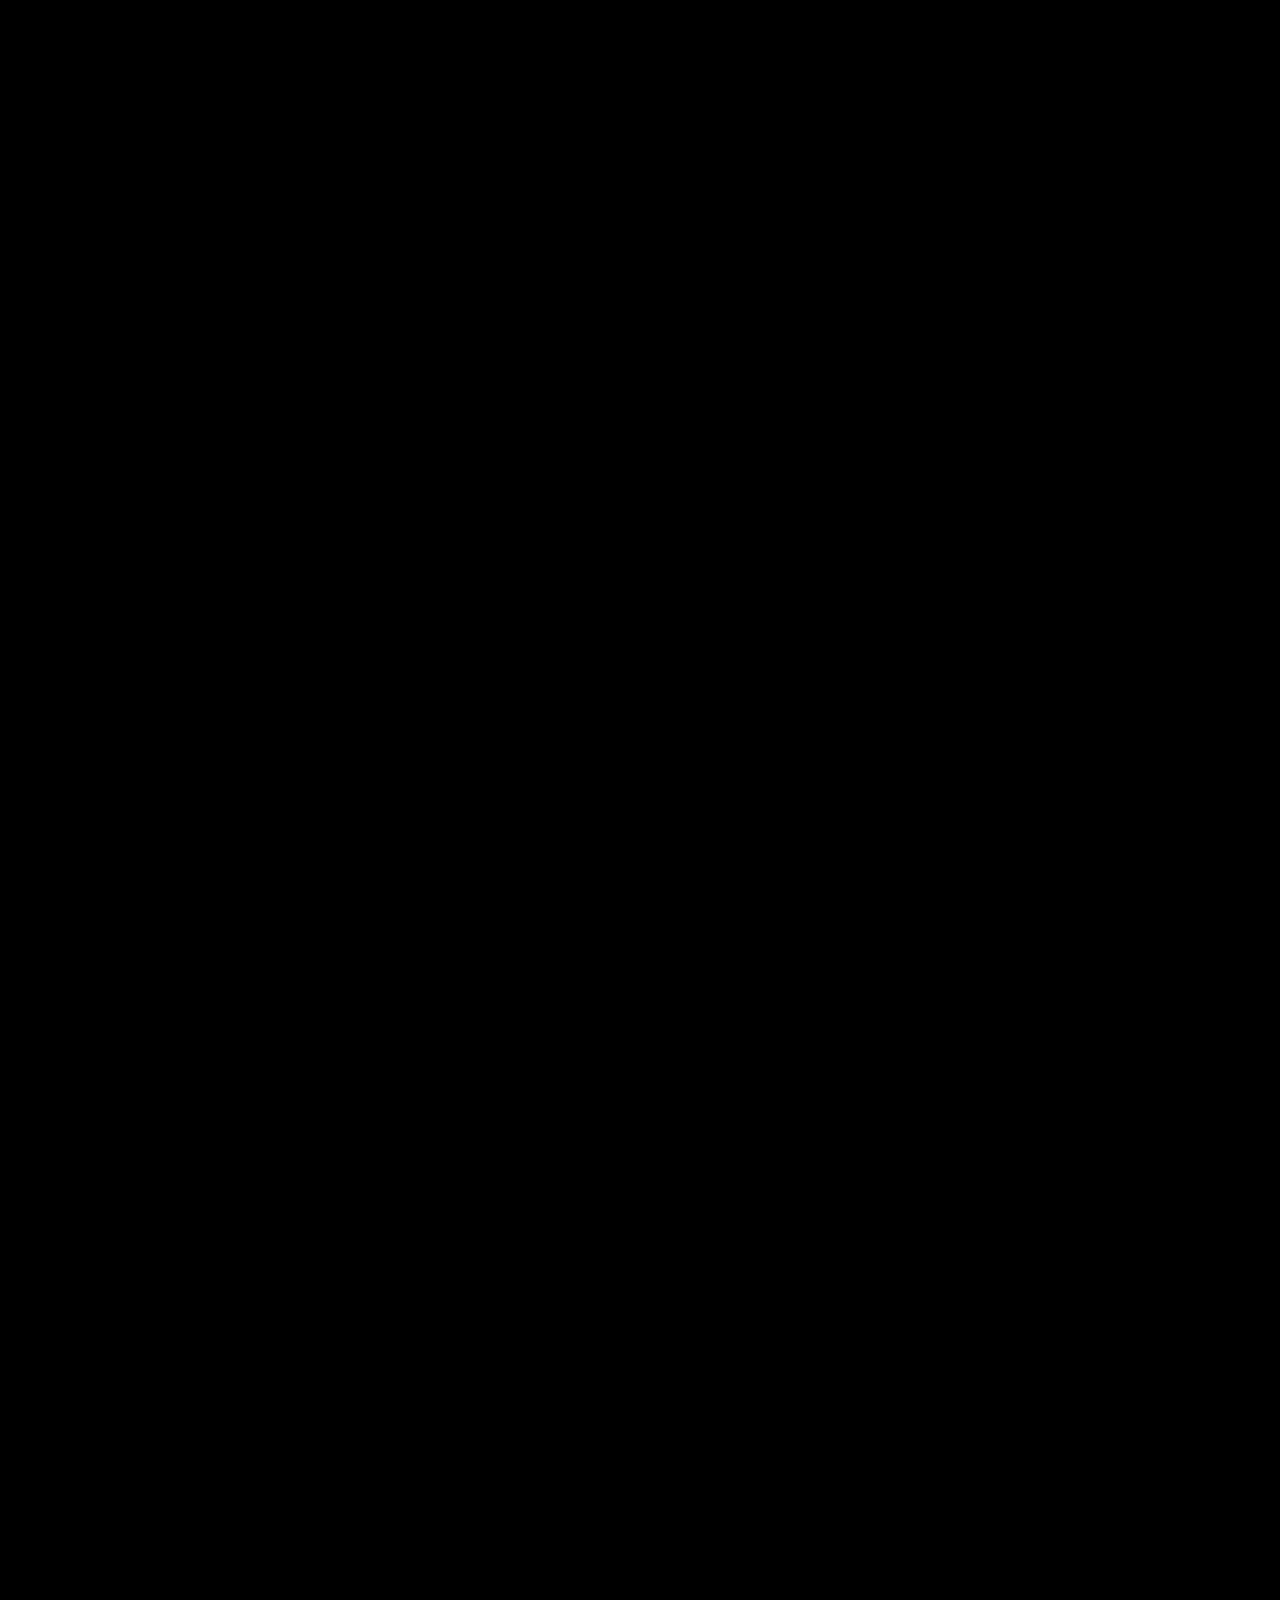
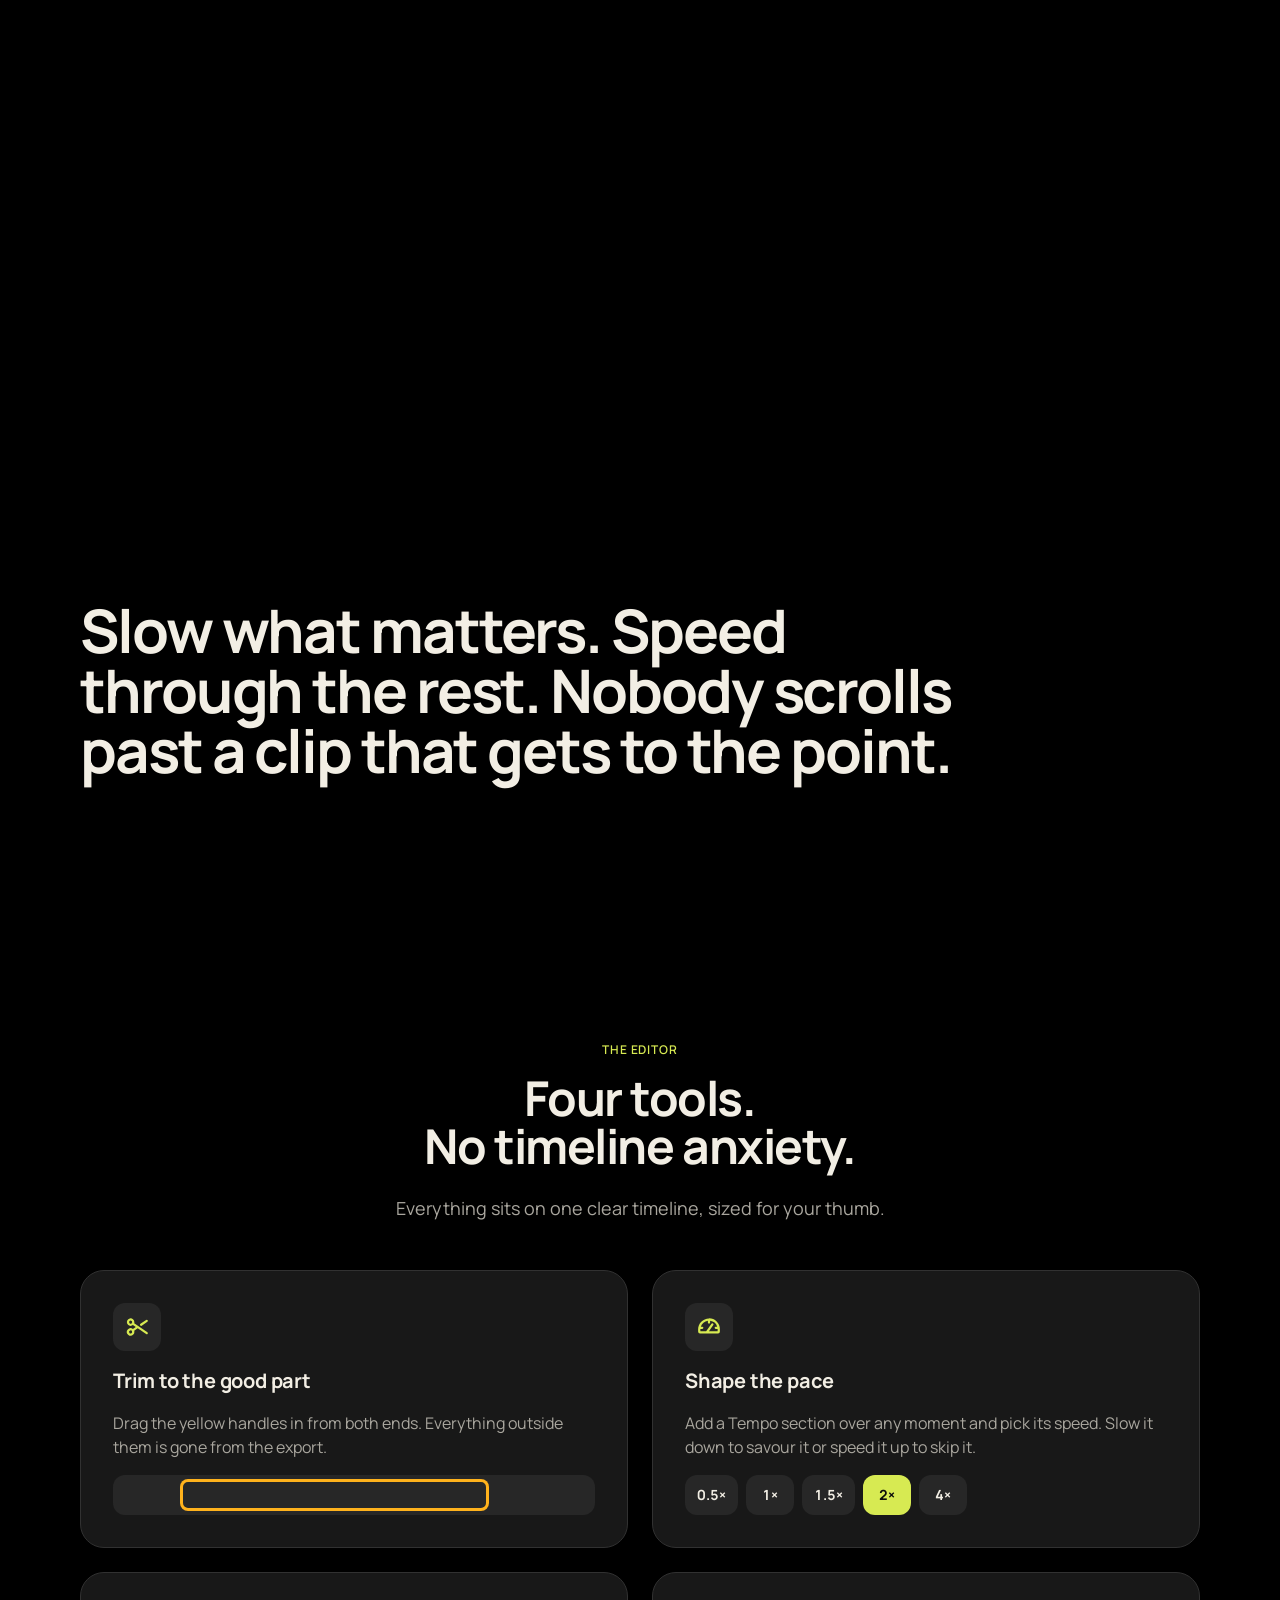
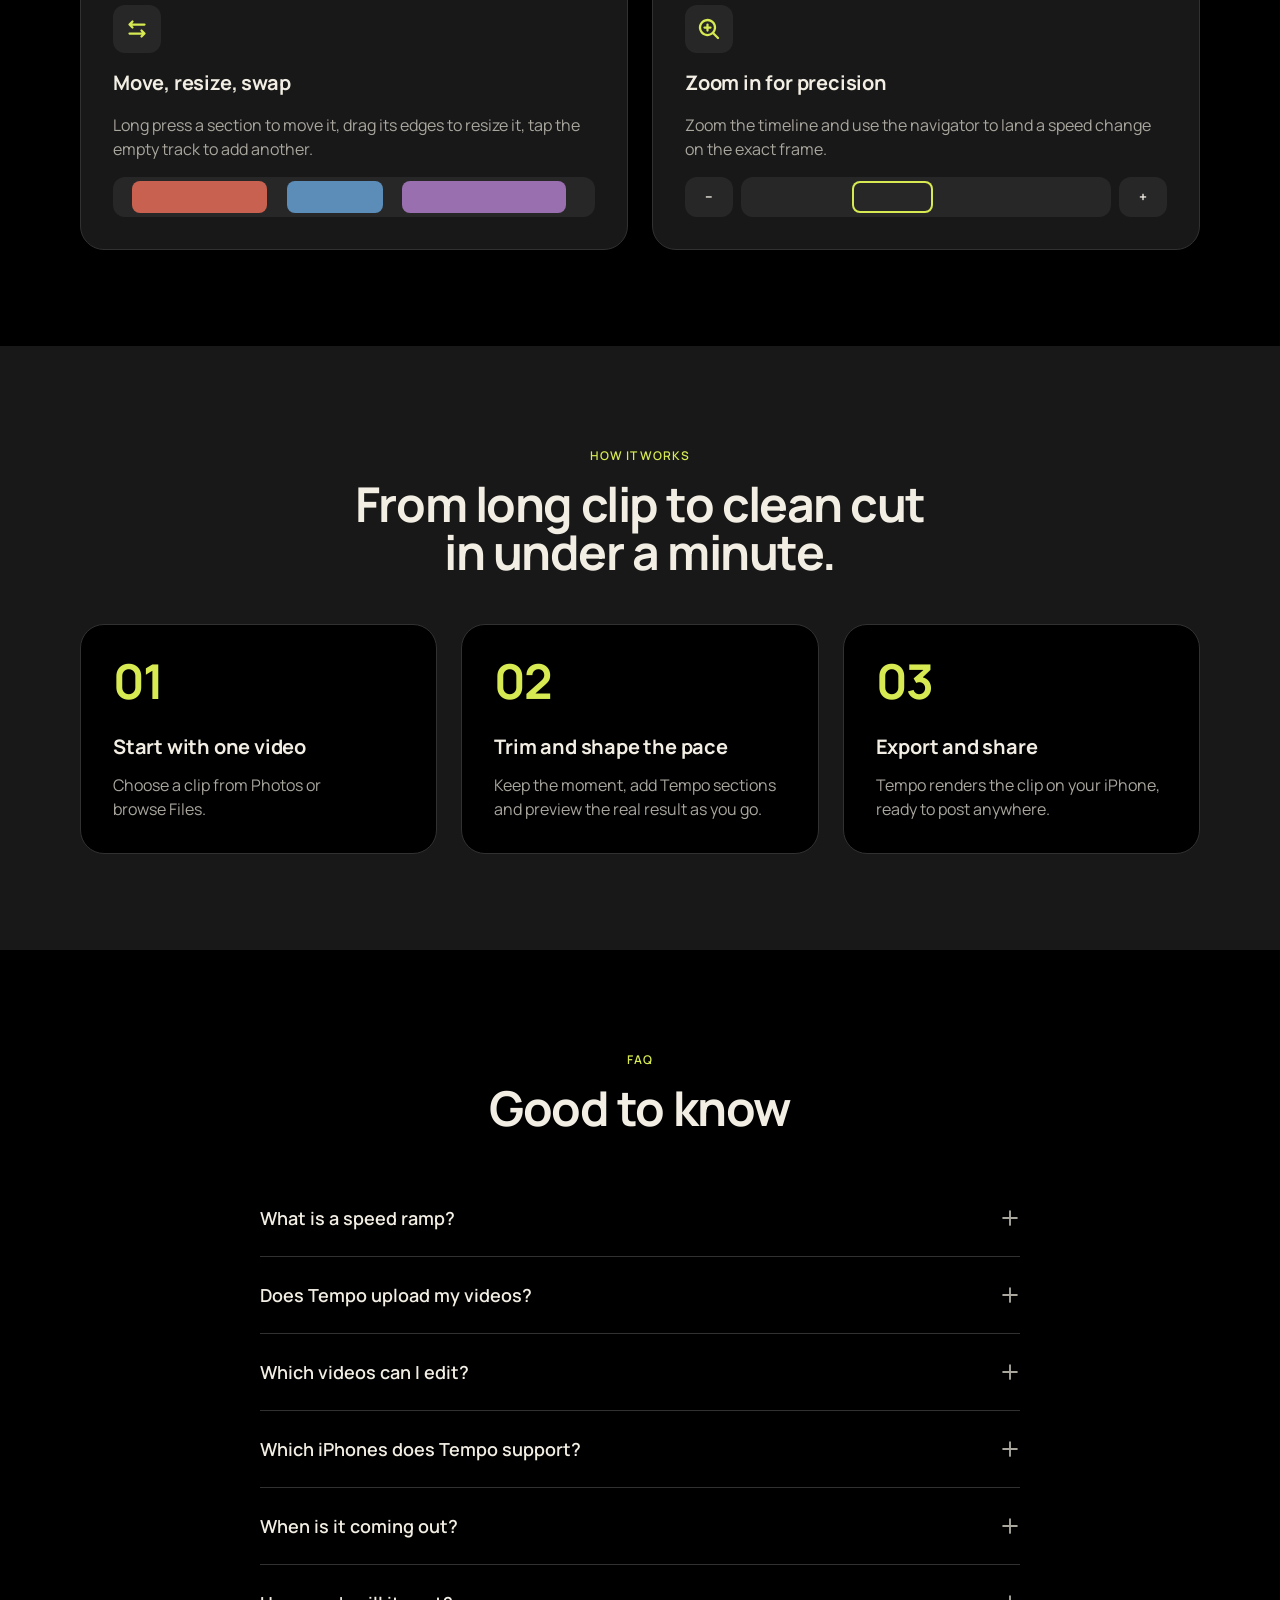
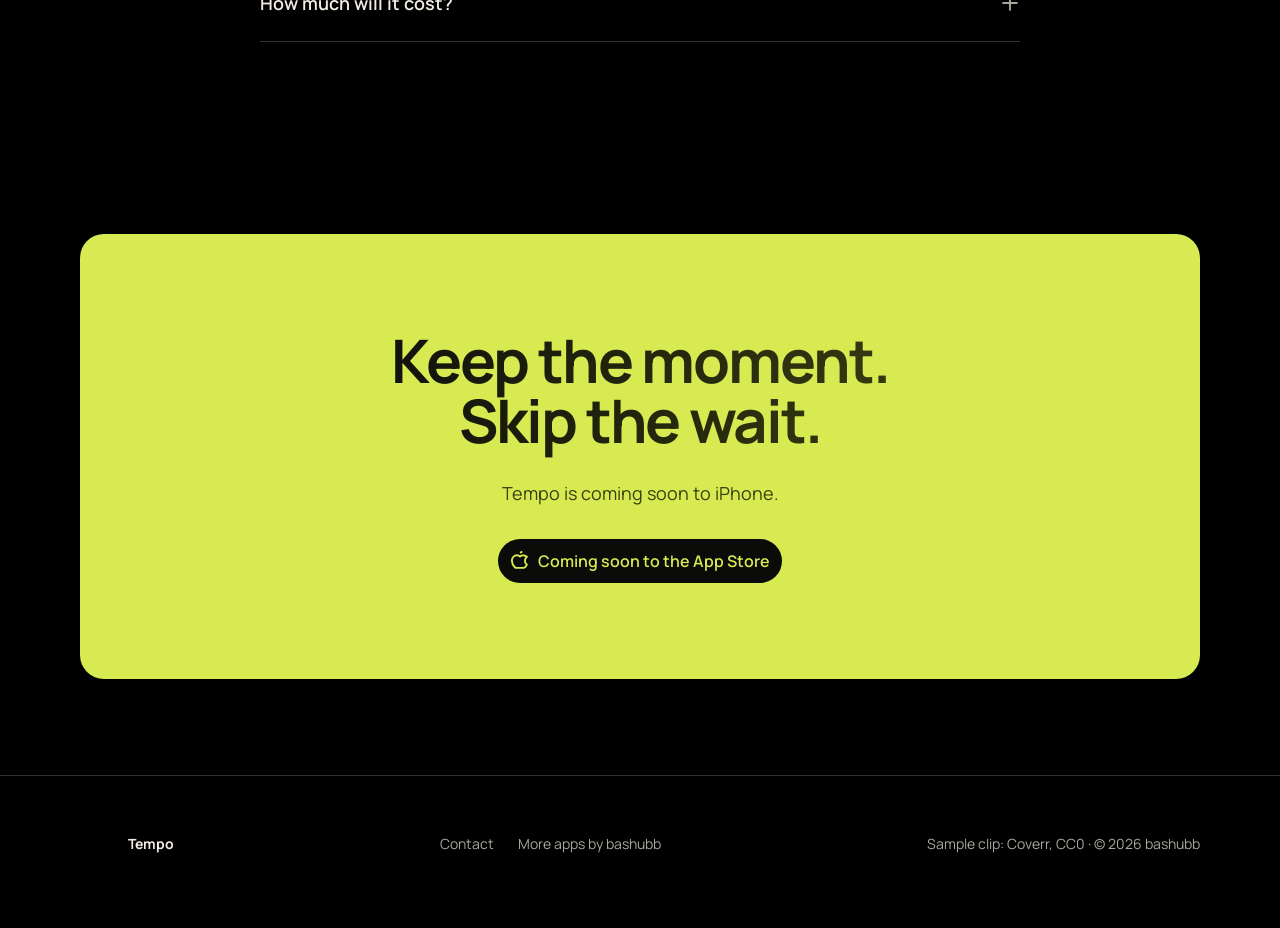
==== commit ee37a97a: "Phone on its side: the portrait page, scaled down to fit the height (no stretched film, no full scre" ====
--- a/docs/index.html
+++ b/docs/index.html
@@ -25,7 +25,7 @@
 <link rel="icon" href="assets/fav/favicon-192.png" type="image/png" sizes="192x192">
 <link rel="apple-touch-icon" href="assets/fav/apple-touch-icon.png">
 <link rel="preload" href="assets/fonts/manrope-latin.woff2" as="font" type="font/woff2" crossorigin>
-<link rel="stylesheet" href="assets/landing.css?v=54">
+<link rel="stylesheet" href="assets/landing.css?v=56">
 <link rel="stylesheet" href="assets/tempo.css?v=36">
 <script type="application/ld+json">
 {
@@ -244,7 +244,7 @@
   </div>
 </footer>
 
-<script src="assets/landing.js?v=52"></script>
+<script src="assets/landing.js?v=54"></script>
 <script>
 (() => {
   const L = window.Landing;
--- a/docs/assets/landing.css
+++ b/docs/assets/landing.css
@@ -448,3 +448,25 @@
   .doc-body { padding-bottom: var(--s-700); }
   .doc-body .contact { padding: var(--s-300); }
 }
+
+/* Language switch in the footer */
+.footer .langs { display: flex; flex-wrap: wrap; gap: var(--s-50) var(--s-100); width: 100%; font-size: 14px; line-height: 20px; }
+.footer .langs a { color: var(--muted); text-decoration: none; padding: var(--s-25) 0; }
+.footer .langs a[aria-current="true"] { color: var(--text); font-weight: 700; }
+@media (hover: hover) and (pointer: fine) { .footer .langs a:hover { color: var(--text); } }
+
+/* Guides: a screenshot as a phone sized card, related links as a list of cards */
+.doc-body .doc-shot { display: block; width: min(320px, 72vw); height: auto; margin: var(--s-500) auto; border-radius: 32px; border: 1px solid var(--line); }
+.doc-body ol { margin: var(--s-100) 0 0; padding-left: var(--s-300); display: grid; gap: var(--s-75); }
+.doc-body ol li { color: var(--muted); }
+.doc-body .contact .cta-row { margin-top: var(--s-300); }
+.doc-related { margin-top: var(--s-700); }
+.doc-related ul { list-style: none; padding: 0; display: grid; gap: var(--s-100); }
+.doc-related li a { display: block; padding: var(--s-200) var(--s-300); border-radius: 16px; background: var(--surface); border: 1px solid var(--line); color: var(--text); font-weight: 600; text-decoration: none; transition: border-color var(--dur) var(--ease); }
+@media (hover: hover) and (pointer: fine) { .doc-related li a:hover { border-color: var(--accent-text, var(--text)); } }
+
+/* A phone on its side: the portrait page in a frame, scaled to the height (see landing.js) */
+.fit-host, .fit-host body { height: 100%; overflow: hidden; }
+.fit-host body > *:not(.fit-frame) { display: none !important; }
+.fit-host body { background: var(--bg); }
+.fit-frame { position: fixed; left: 0; top: 0; border: 0; transform-origin: 0 0; background: var(--bg); box-shadow: 0 0 0 1px var(--line); }
